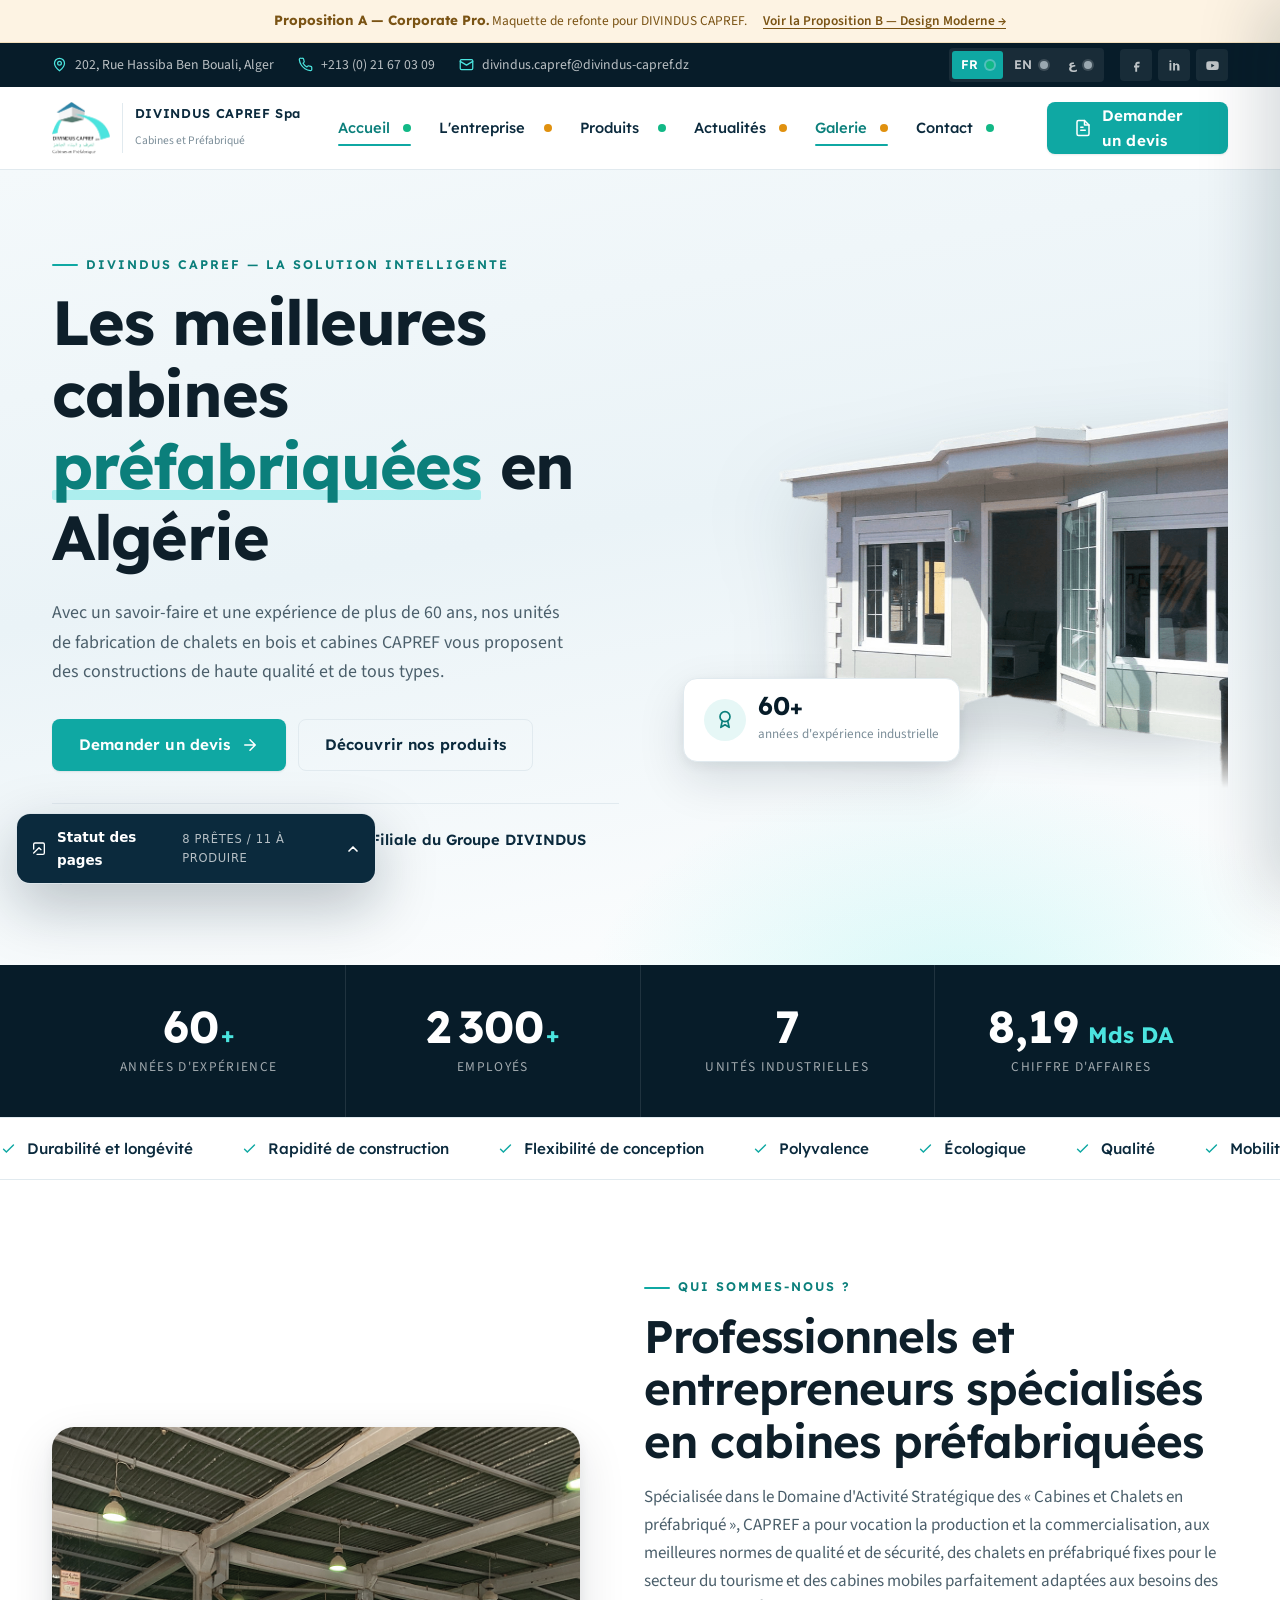
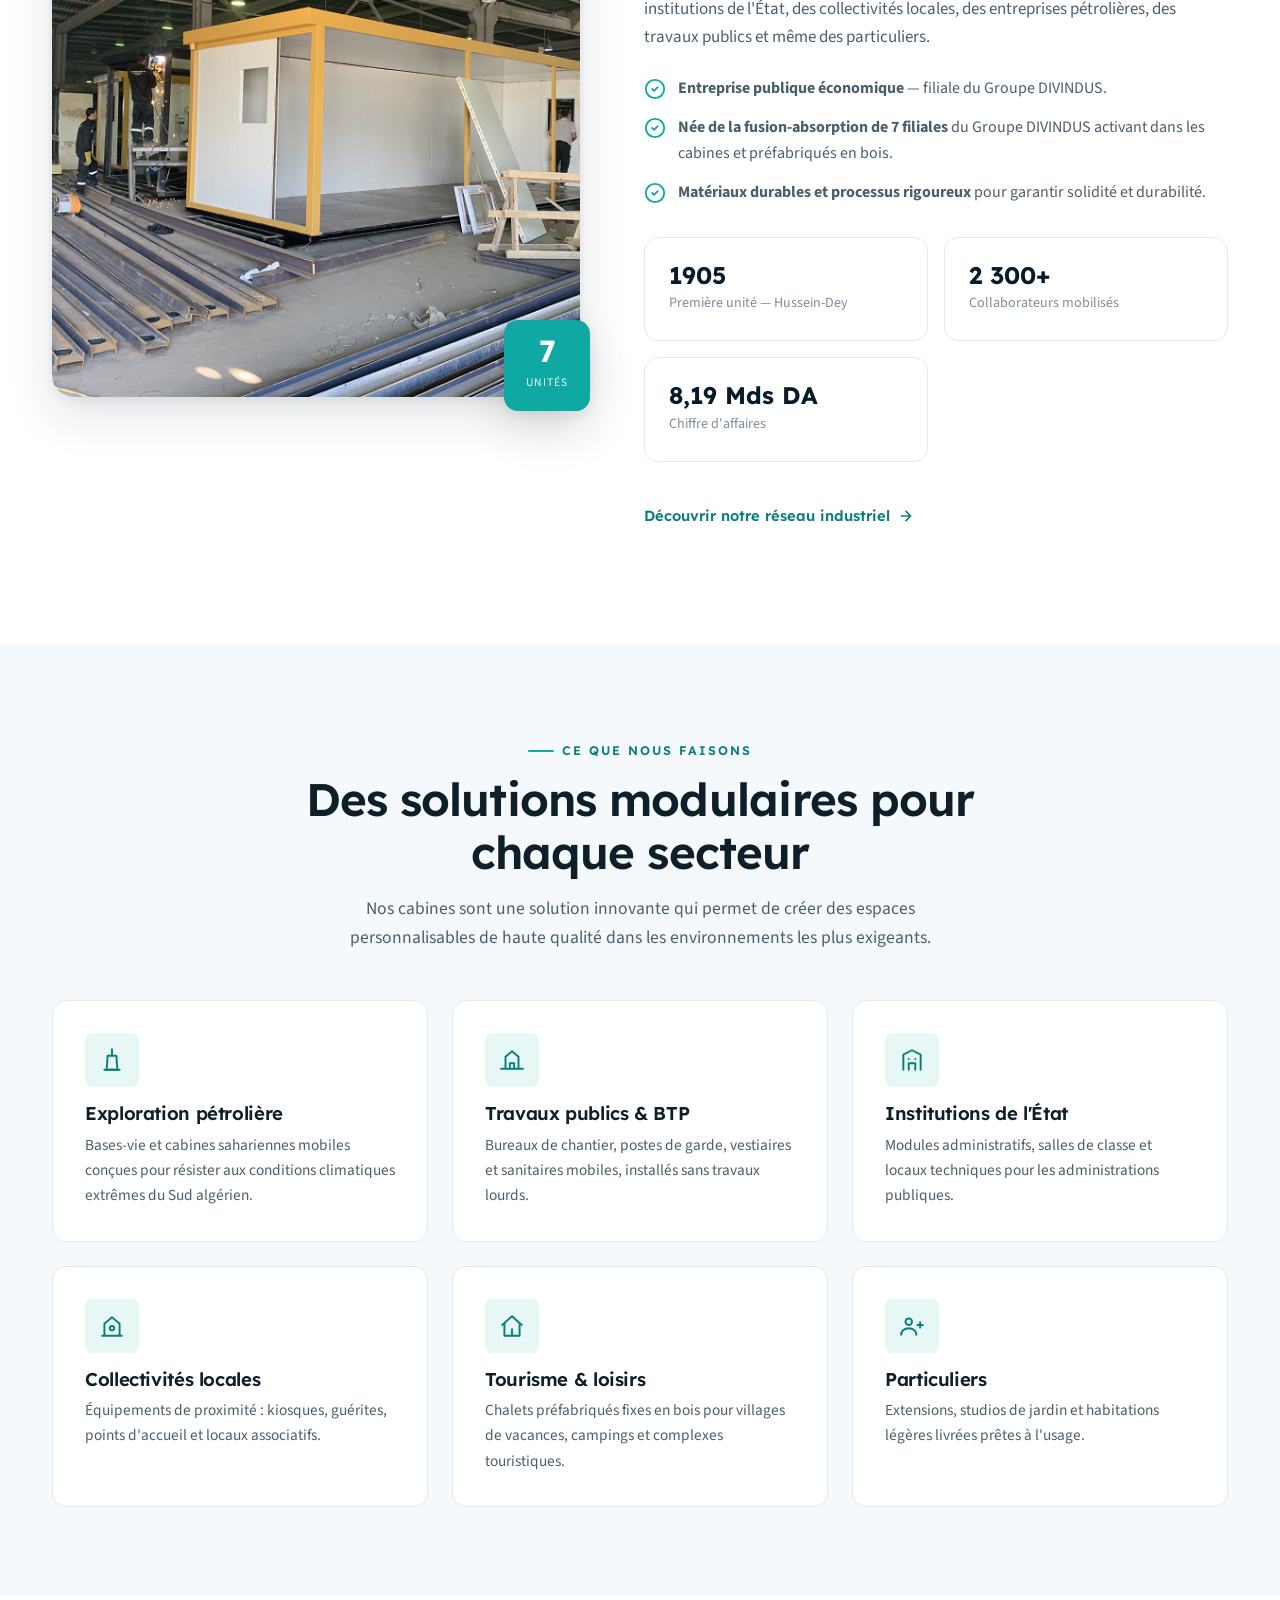
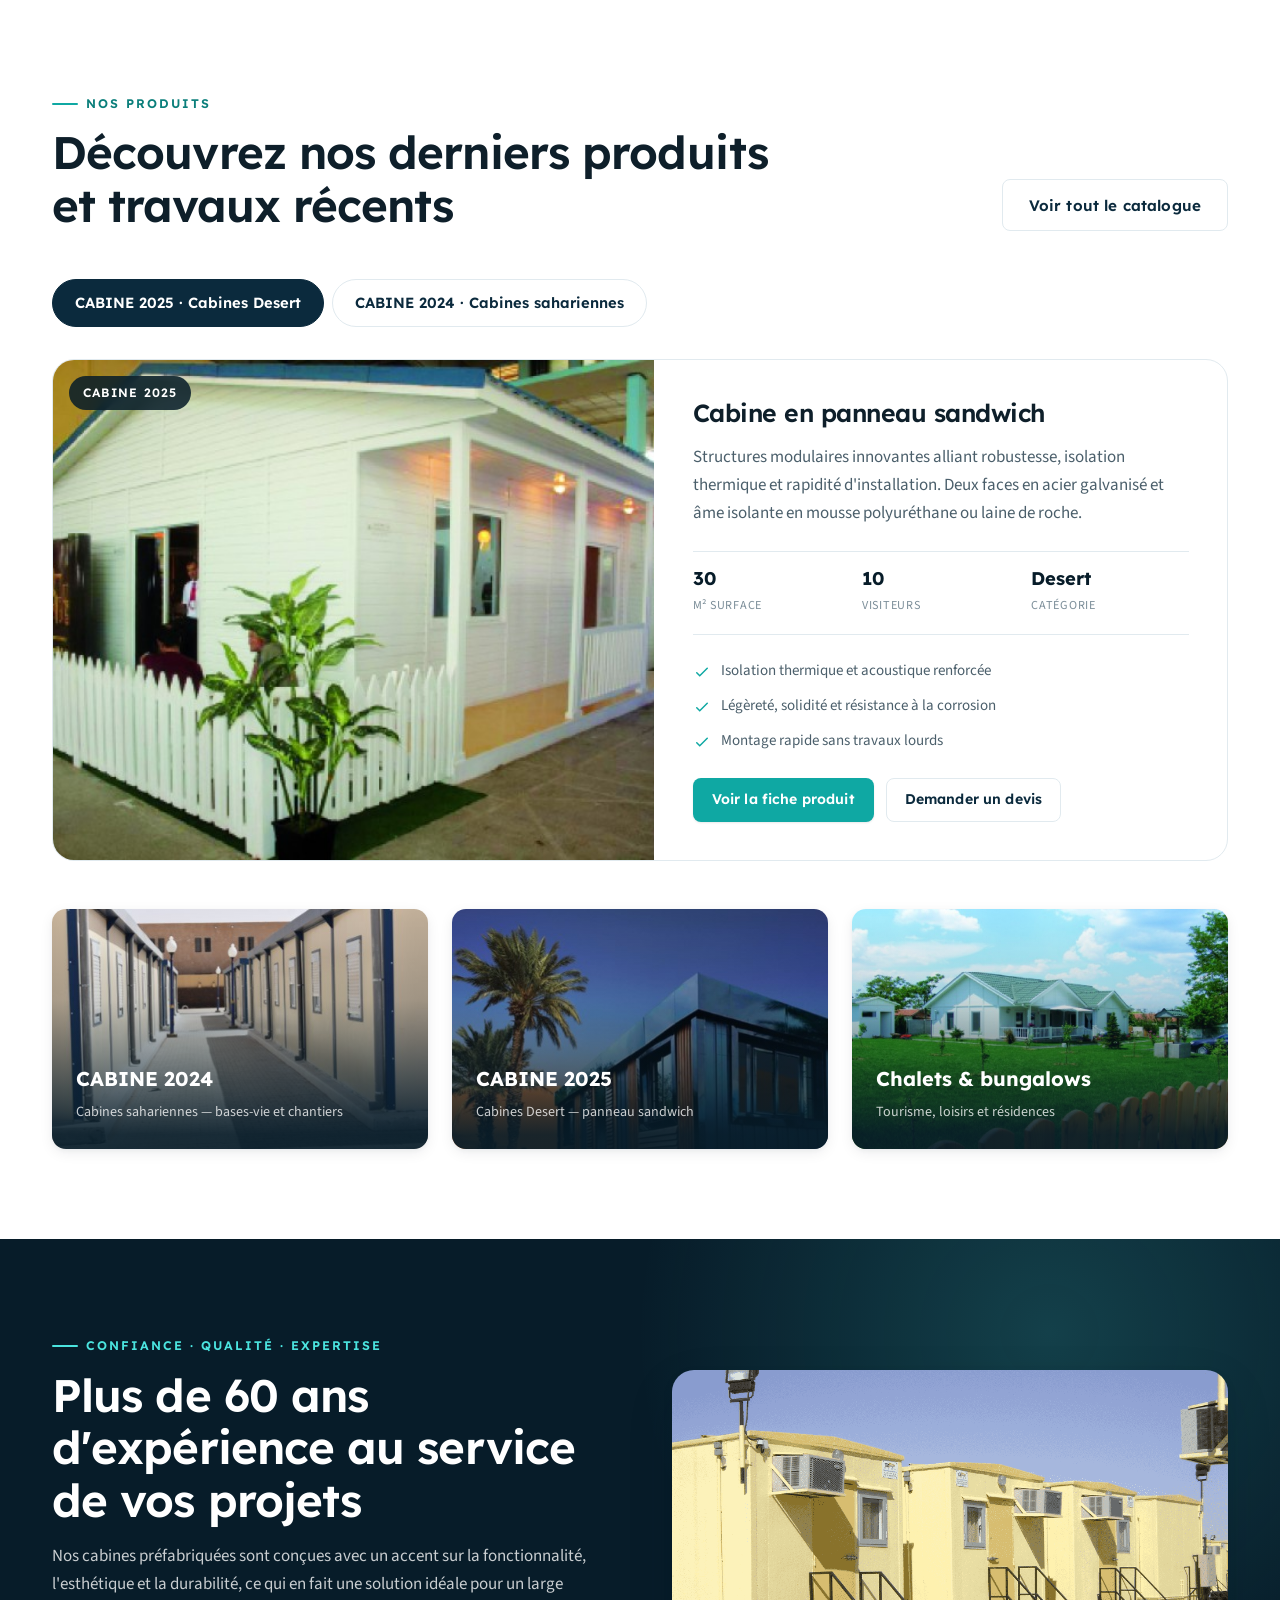
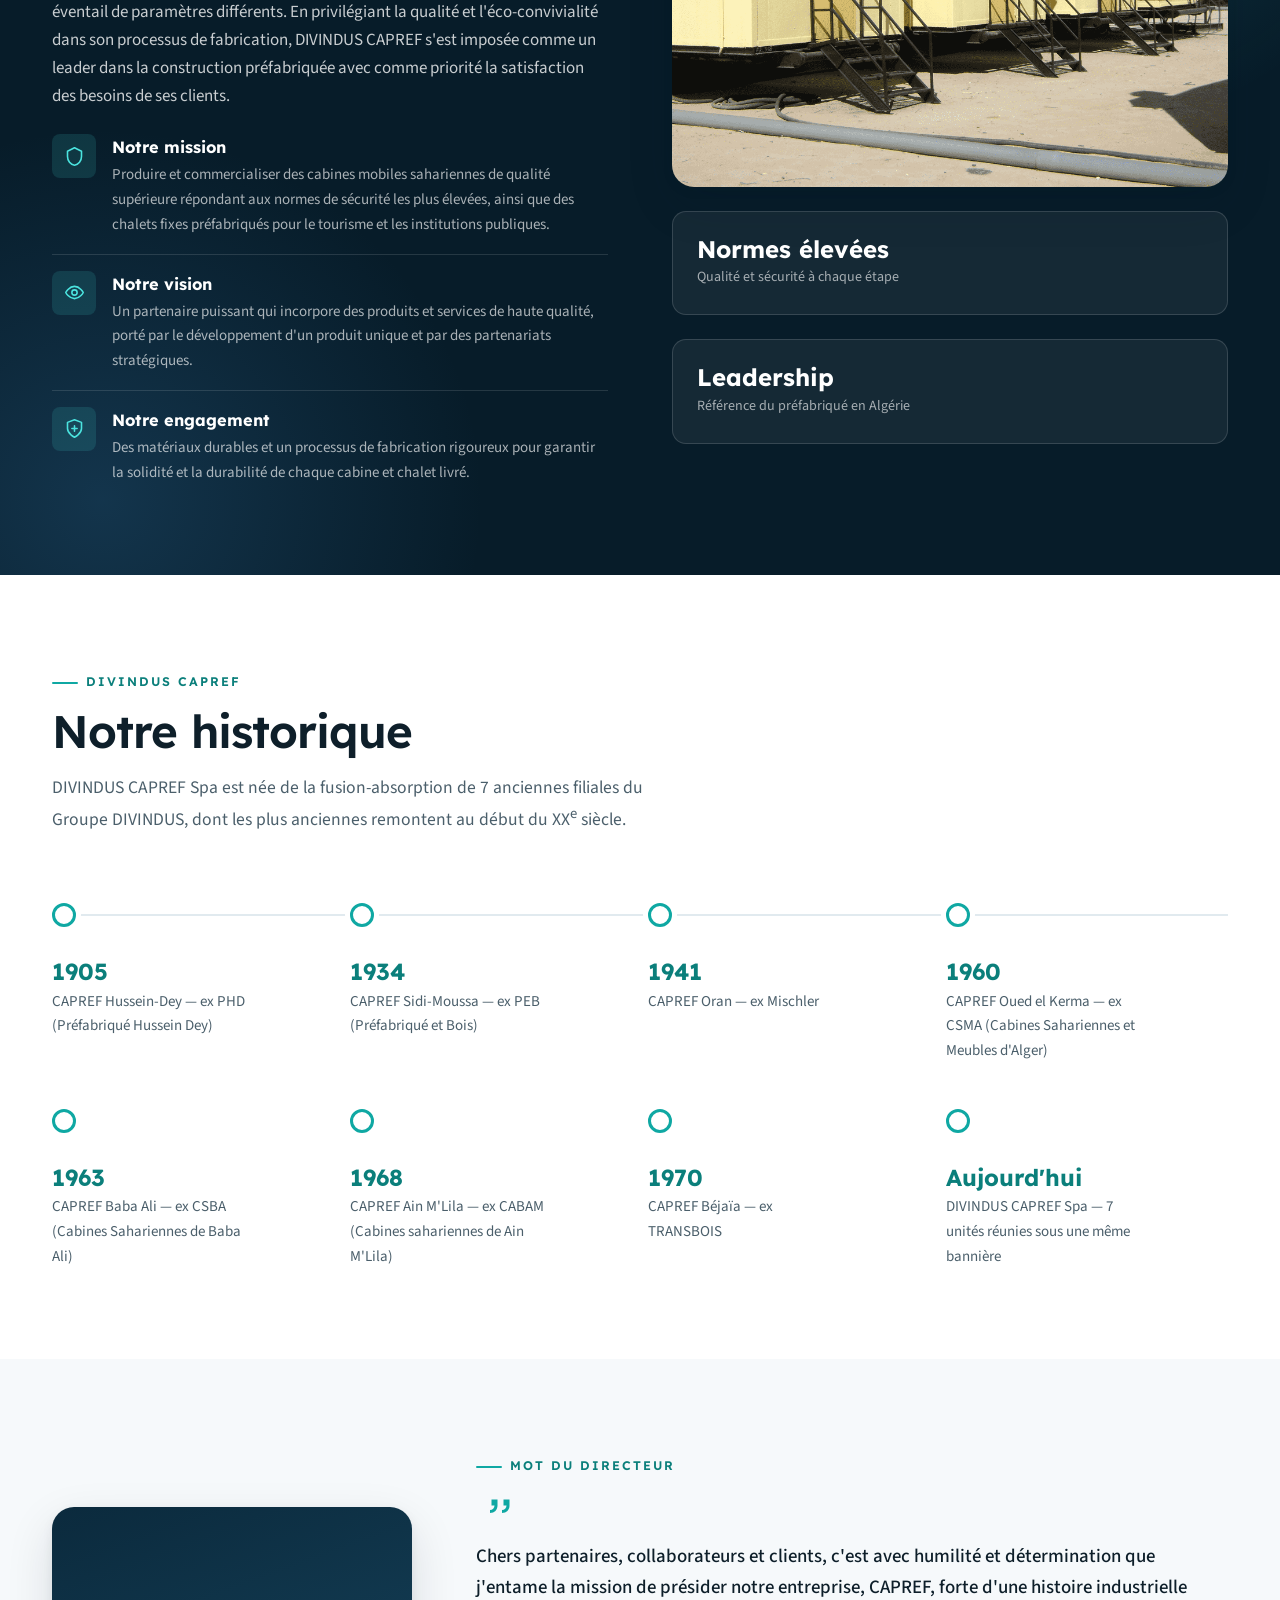
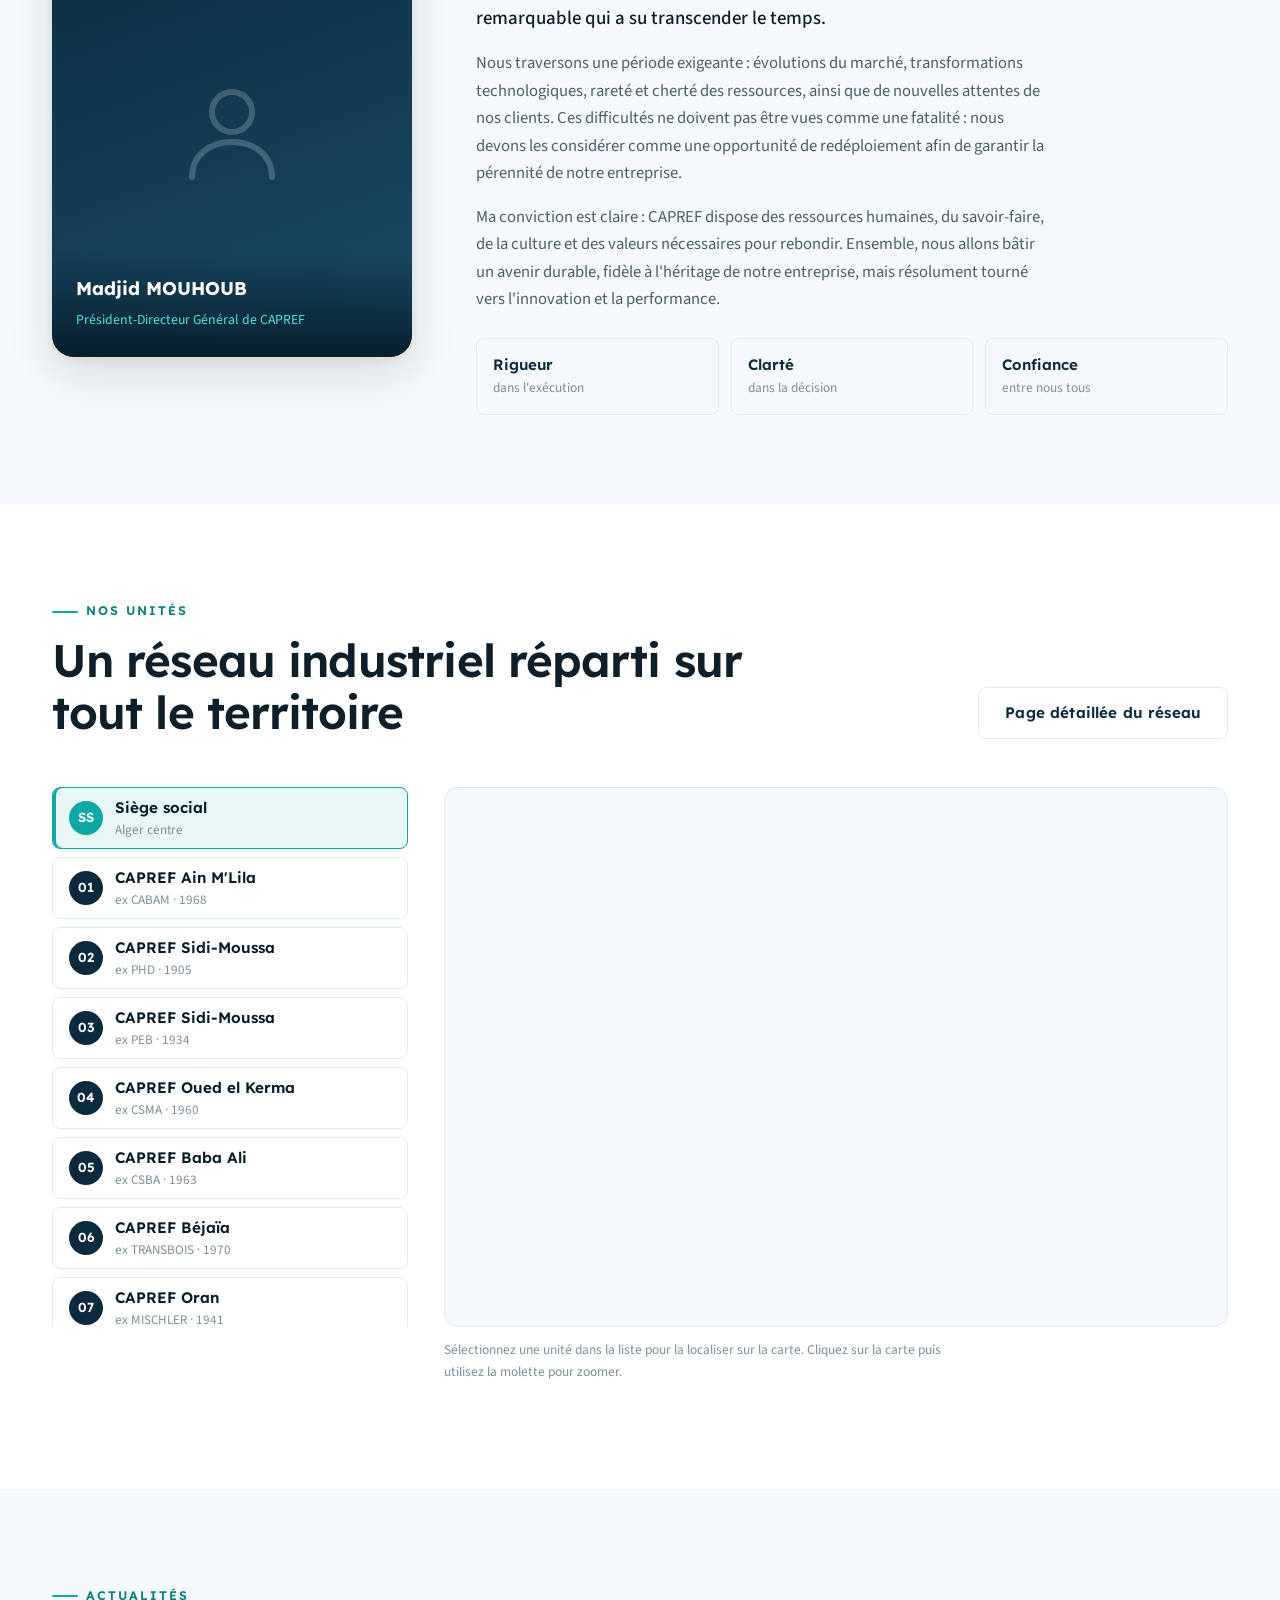
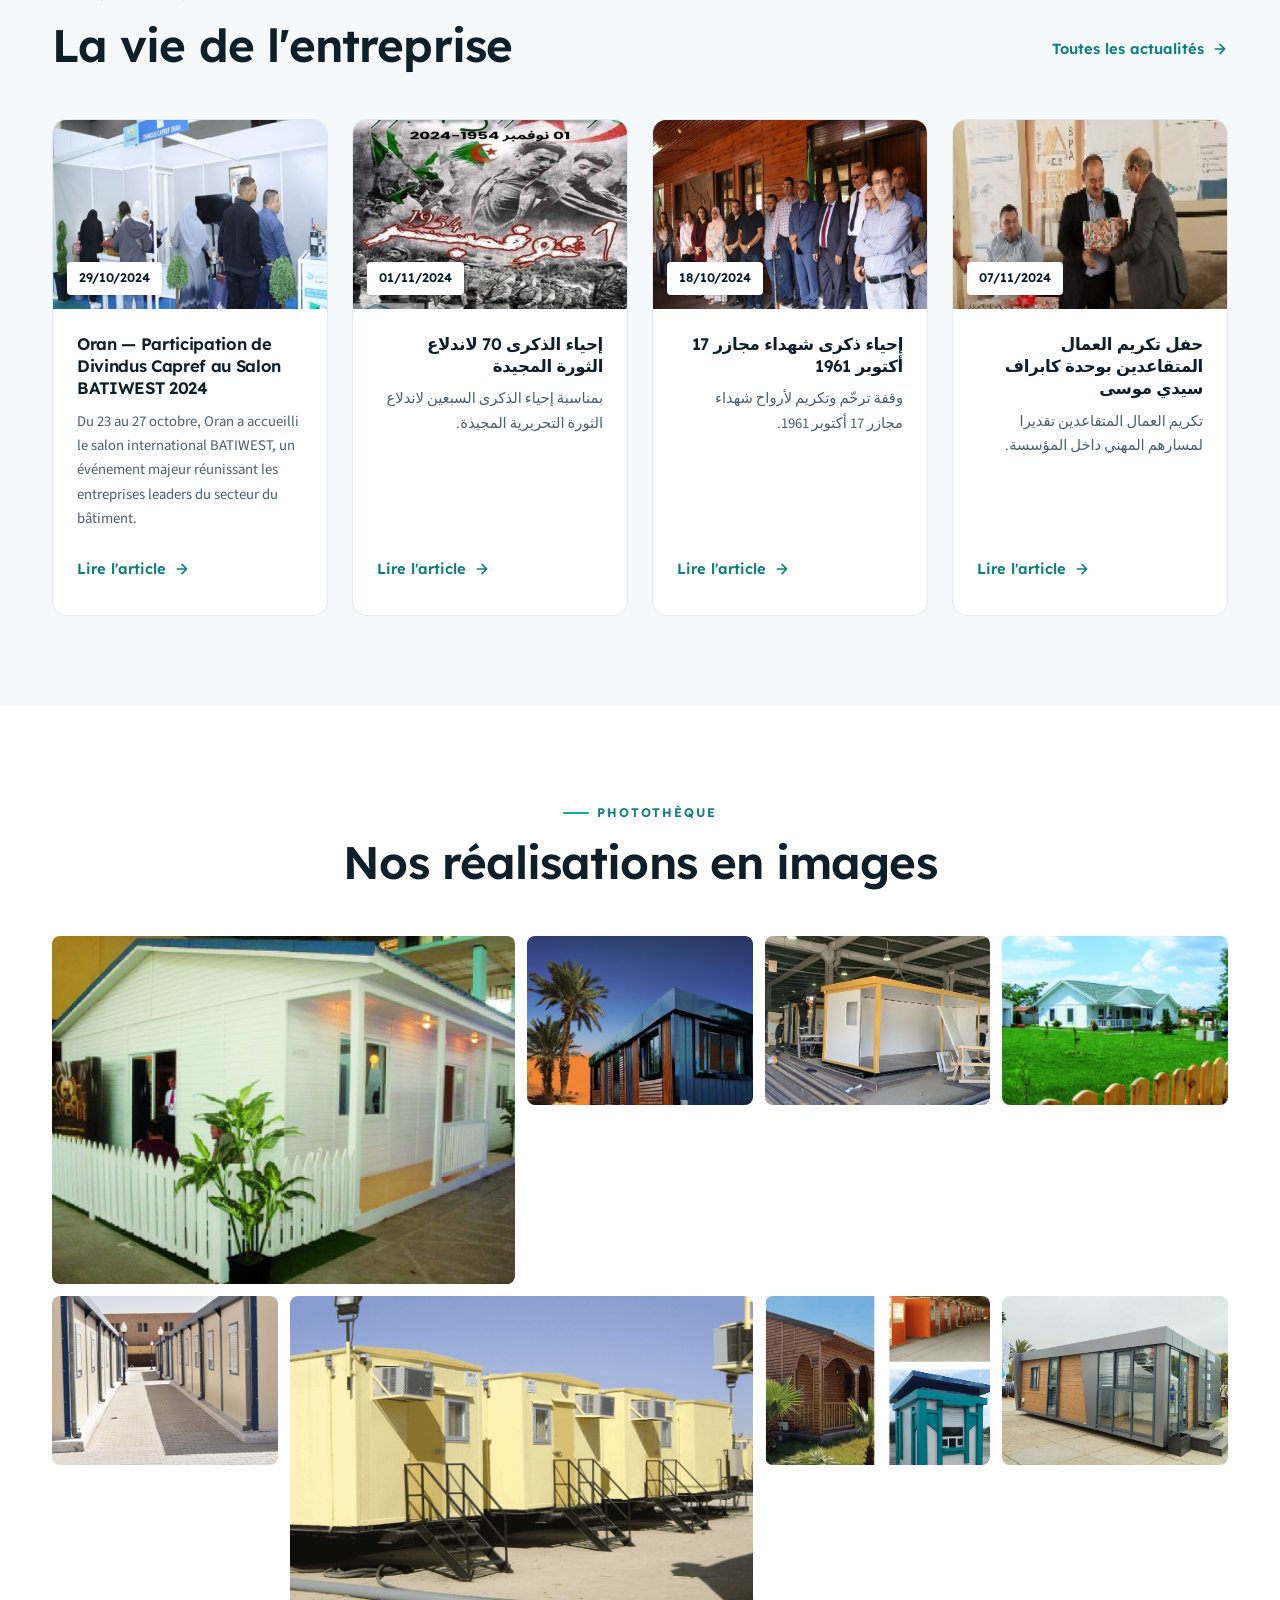
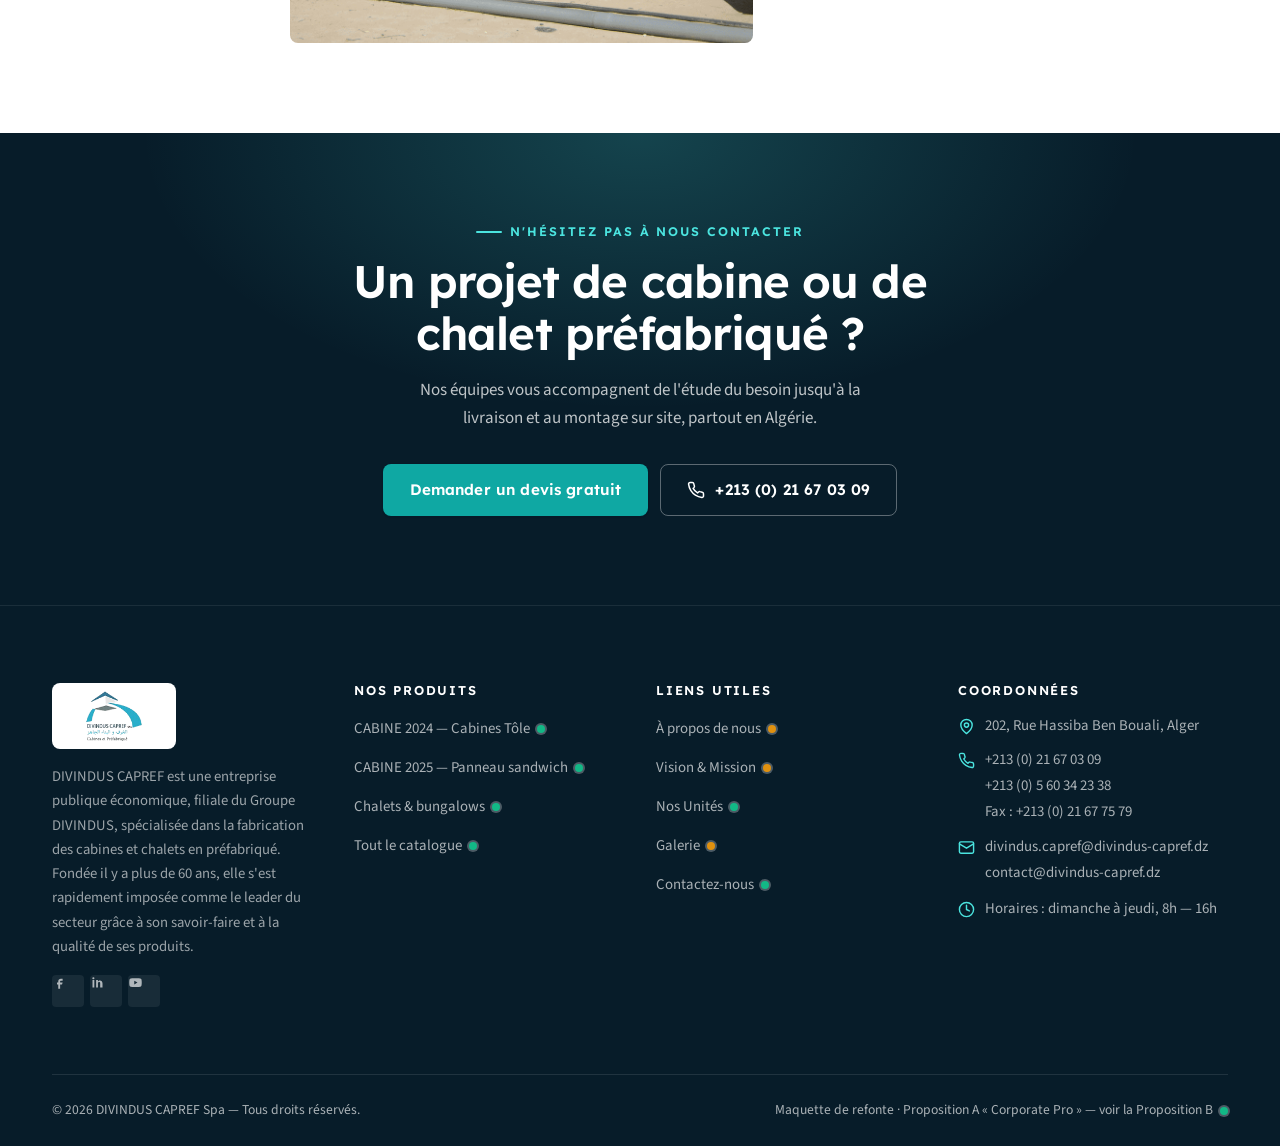
==== index.html @ 328e79a8 "Maquettes de refonte du site DIVINDUS CAPREF Deux propositions complètes construites à partir du con" ====
<!DOCTYPE html>
<html lang="fr" dir="ltr">
<head>
<meta charset="utf-8">
<meta name="viewport" content="width=device-width, initial-scale=1">
<title>DIVINDUS CAPREF — Cabines et chalets préfabriqués en Algérie</title>
<meta name="description" content="DIVINDUS CAPREF Spa, entreprise publique économique filiale du Groupe DIVINDUS : plus de 60 ans d'expérience dans la fabrication de cabines sahariennes mobiles et de chalets préfabriqués. 7 unités industrielles, 2 300 employés.">
<meta name="theme-color" content="#071C29">
<link rel="icon" href="assets/img/brand/logo-capref-sidebar.png" type="image/png">
<link rel="preconnect" href="https://fonts.googleapis.com">
<link rel="preconnect" href="https://fonts.gstatic.com" crossorigin>
<link href="https://fonts.googleapis.com/css2?family=Lexend:wght@300;400;500;600;700&family=Source+Sans+3:wght@300;400;500;600;700&display=swap" rel="stylesheet">
<link rel="stylesheet" href="https://unpkg.com/leaflet@1.9.4/dist/leaflet.css" integrity="sha256-p4NxAoJBhIIN+hmNHrzRCf9tD/miZyoHS5obTRR9BMY=" crossorigin="">
<link rel="stylesheet" href="assets/css/corporate.css">
<meta property="og:title" content="DIVINDUS CAPREF — Cabines et chalets préfabriqués en Algérie">
<meta property="og:description" content="Plus de 60 ans d'expérience. 7 unités industrielles. La solution intelligente pour vos espaces modulaires.">
<meta property="og:image" content="assets/img/products/cabine-tole-cover.jpg">
<meta property="og:type" content="website">
</head>
<body>
<a class="skip" href="#main">Aller au contenu principal</a>

<!-- ══ Bandeau maquette (à retirer en production) ══ -->
<div class="demo-bar">
  <div class="container demo-bar__inner">
    <span><b>Proposition A — Corporate Pro.</b> Maquette de refonte pour DIVINDUS CAPREF.</span>
    <a href="modern/index.html">Voir la Proposition B — Design Moderne →</a>
  </div>
</div>

<!-- ══ Barre supérieure ══ -->
<div class="topbar">
  <div class="container topbar__inner">
    <ul class="topbar__list">
      <li class="topbar__item">
        <svg viewBox="0 0 24 24" fill="none" stroke="currentColor" stroke-width="2" stroke-linecap="round" stroke-linejoin="round" aria-hidden="true"><path d="M20 10c0 6-8 12-8 12s-8-6-8-12a8 8 0 0 1 16 0Z"/><circle cx="12" cy="10" r="3"/></svg>
        202, Rue Hassiba Ben Bouali, Alger
      </li>
      <li class="topbar__item">
        <svg viewBox="0 0 24 24" fill="none" stroke="currentColor" stroke-width="2" stroke-linecap="round" stroke-linejoin="round" aria-hidden="true"><path d="M22 16.9v3a2 2 0 0 1-2.2 2 19.8 19.8 0 0 1-8.6-3.1 19.5 19.5 0 0 1-6-6A19.8 19.8 0 0 1 2.1 4.2 2 2 0 0 1 4.1 2h3a2 2 0 0 1 2 1.7c.1 1 .4 1.9.7 2.8a2 2 0 0 1-.4 2.1L8.1 9.9a16 16 0 0 0 6 6l1.3-1.3a2 2 0 0 1 2.1-.4c.9.3 1.8.6 2.8.7a2 2 0 0 1 1.7 2Z"/></svg>
        <a href="tel:+21321670309">+213 (0) 21 67 03 09</a>
      </li>
      <li class="topbar__item">
        <svg viewBox="0 0 24 24" fill="none" stroke="currentColor" stroke-width="2" stroke-linecap="round" stroke-linejoin="round" aria-hidden="true"><rect x="2" y="4" width="20" height="16" rx="2"/><path d="m22 7-10 6L2 7"/></svg>
        <a href="mailto:divindus.capref@divindus-capref.dz">divindus.capref@divindus-capref.dz</a>
      </li>
    </ul>
    <div class="topbar__right">
      <nav class="lang" aria-label="Choix de la langue">
        <a href="#" aria-current="true">FR</a>
        <a href="#">EN</a>
        <a href="#">ع</a>
      </nav>
      <ul class="socials">
        <li><a href="https://www.facebook.com/people/Divindus-Capref/100087994983235/" target="_blank" rel="noopener" aria-label="Facebook DIVINDUS CAPREF"><svg viewBox="0 0 24 24" fill="currentColor" aria-hidden="true"><path d="M14 9h3V6h-3c-2.2 0-4 1.8-4 4v2H8v3h2v7h3v-7h3l1-3h-4v-2c0-.6.4-1 1-1Z"/></svg></a></li>
        <li><a href="https://www.linkedin.com/company/divindus-capref/" target="_blank" rel="noopener" aria-label="LinkedIn DIVINDUS CAPREF"><svg viewBox="0 0 24 24" fill="currentColor" aria-hidden="true"><path d="M6.9 8H4v12h2.9V8ZM5.4 3.5a1.7 1.7 0 1 0 0 3.4 1.7 1.7 0 0 0 0-3.4ZM20 13.4c0-3.2-1.8-4.7-4.1-4.7-1.9 0-2.7 1-3.2 1.8V8H9.8v12h2.9v-6.7c0-1.4.7-2.3 1.9-2.3 1.1 0 1.7.8 1.7 2.3V20H20v-6.6Z"/></svg></a></li>
        <li><a href="https://www.youtube.com/@groupedivindus4537" target="_blank" rel="noopener" aria-label="Chaîne YouTube du Groupe DIVINDUS"><svg viewBox="0 0 24 24" fill="currentColor" aria-hidden="true"><path d="M21.6 7.2a2.5 2.5 0 0 0-1.8-1.8C18.2 5 12 5 12 5s-6.2 0-7.8.4A2.5 2.5 0 0 0 2.4 7.2 26 26 0 0 0 2 12a26 26 0 0 0 .4 4.8 2.5 2.5 0 0 0 1.8 1.8C5.8 19 12 19 12 19s6.2 0 7.8-.4a2.5 2.5 0 0 0 1.8-1.8A26 26 0 0 0 22 12a26 26 0 0 0-.4-4.8ZM10 15V9l5.2 3L10 15Z"/></svg></a></li>
      </ul>
    </div>
  </div>
</div>

<!-- ══ En-tête ══ -->
<header class="header">
  <div class="container header__inner">
    <a class="brand" href="index.html" aria-label="DIVINDUS CAPREF — Accueil">
      <img src="assets/img/brand/logo-capref-sidebar.png" alt="Logo DIVINDUS CAPREF" width="237" height="213">
      <span class="brand__txt"><b>DIVINDUS CAPREF Spa</b><span>Cabines et Préfabriqué</span></span>
    </a>

    <nav class="nav" aria-label="Navigation principale">
      <a class="nav__link" href="index.html" aria-current="page">Accueil</a>
      <div class="has-drop">
        <a class="nav__link" href="#apropos">L'entreprise
          <svg class="nav__chev" viewBox="0 0 24 24" fill="none" stroke="currentColor" stroke-width="2.5" stroke-linecap="round" stroke-linejoin="round" aria-hidden="true"><path d="m6 9 6 6 6-6"/></svg>
        </a>
        <div class="drop">
          <a href="#apropos">À propos de nous<span>Qui sommes-nous, notre histoire</span></a>
          <a href="#mission">Vision &amp; Mission<span>Notre stratégie et nos engagements</span></a>
          <a href="#directeur">Mot du Directeur<span>Madjid MOUHOUB, PDG</span></a>
          <a href="unites.html">Nos Unités<span>7 sites industriels en Algérie</span></a>
        </div>
      </div>
      <div class="has-drop">
        <a class="nav__link" href="produits.html">Produits
          <svg class="nav__chev" viewBox="0 0 24 24" fill="none" stroke="currentColor" stroke-width="2.5" stroke-linecap="round" stroke-linejoin="round" aria-hidden="true"><path d="m6 9 6 6 6-6"/></svg>
        </a>
        <div class="drop">
          <a href="produits.html">Tout le catalogue<span>Cabines, chalets et modules</span></a>
          <a href="produit-cabine-sandwich.html">Cabine en panneau sandwich<span>Gamme CABINE 2025 · Cabines Desert</span></a>
          <a href="produit-cabine-tole.html">Cabines Tôle<span>Gamme CABINE 2024 · Cabines sahariennes</span></a>
        </div>
      </div>
      <a class="nav__link" href="#actualites">Actualités</a>
      <a class="nav__link" href="#galerie">Galerie</a>
      <a class="nav__link" href="contact.html">Contact</a>
    </nav>

    <a class="btn btn--primary header__cta" href="contact.html">
      <svg viewBox="0 0 24 24" fill="none" stroke="currentColor" stroke-width="2" stroke-linecap="round" stroke-linejoin="round" aria-hidden="true"><path d="M14 2H6a2 2 0 0 0-2 2v16a2 2 0 0 0 2 2h12a2 2 0 0 0 2-2V8Z"/><path d="M14 2v6h6M9 15h6M9 11h3"/></svg>
      Demander un devis
    </a>

    <button class="burger" type="button" aria-label="Ouvrir le menu" aria-expanded="false" aria-controls="mnav"><span></span></button>
  </div>
</header>

<!-- Menu mobile -->
<div class="scrim"></div>
<nav class="mnav" id="mnav" aria-label="Navigation mobile">
  <div class="mnav__head">
    <img src="assets/img/brand/logo-capref-sidebar.png" alt="DIVINDUS CAPREF">
    <button class="mnav__close" type="button" aria-label="Fermer le menu">
      <svg viewBox="0 0 24 24" fill="none" stroke="currentColor" stroke-width="2" stroke-linecap="round" aria-hidden="true"><path d="M18 6 6 18M6 6l12 12"/></svg>
    </button>
  </div>
  <a href="index.html">Accueil</a>
  <details>
    <summary>L'entreprise <svg viewBox="0 0 24 24" fill="none" stroke="currentColor" stroke-width="2.5" stroke-linecap="round" aria-hidden="true"><path d="m6 9 6 6 6-6"/></svg></summary>
    <a href="#apropos">À propos de nous</a>
    <a href="#mission">Vision &amp; Mission</a>
    <a href="#directeur">Mot du Directeur</a>
    <a href="unites.html">Nos Unités</a>
  </details>
  <details>
    <summary>Produits <svg viewBox="0 0 24 24" fill="none" stroke="currentColor" stroke-width="2.5" stroke-linecap="round" aria-hidden="true"><path d="m6 9 6 6 6-6"/></svg></summary>
    <a href="produits.html">Tout le catalogue</a>
    <a href="produit-cabine-sandwich.html">Cabine en panneau sandwich</a>
    <a href="produit-cabine-tole.html">Cabines Tôle</a>
  </details>
  <a href="#actualites">Actualités</a>
  <a href="#galerie">Galerie</a>
  <a href="contact.html">Contact</a>
  <div class="mnav__foot">
    <a class="btn btn--primary btn--block" href="contact.html">Demander un devis</a>
    <a class="btn btn--ghost btn--block" href="tel:+21321670309">+213 (0) 21 67 03 09</a>
  </div>
</nav>

<main id="main">

  <!-- ══ HERO ══ -->
  <section class="hero">
    <div class="container hero__grid">
      <div class="reveal is-in">
        <span class="eyebrow">DIVINDUS CAPREF — La solution intelligente</span>
        <h1>Les meilleures cabines <em>préfabriquées</em> en Algérie</h1>
        <p class="hero__intro">Avec un savoir-faire et une expérience de plus de 60 ans, nos unités de fabrication de chalets en bois et cabines CAPREF vous proposent des constructions de haute qualité et de tous types.</p>
        <div class="hero__cta">
          <a class="btn btn--primary" href="contact.html">
            Demander un devis
            <svg viewBox="0 0 24 24" fill="none" stroke="currentColor" stroke-width="2" stroke-linecap="round" stroke-linejoin="round" aria-hidden="true"><path d="M5 12h14M12 5l7 7-7 7"/></svg>
          </a>
          <a class="btn btn--ghost" href="produits.html">Découvrir nos produits</a>
        </div>
        <ul class="hero__trust">
          <li><svg viewBox="0 0 24 24" fill="none" stroke="currentColor" stroke-width="2" stroke-linecap="round" stroke-linejoin="round" aria-hidden="true"><path d="M12 2 4 6v6c0 5 3.4 9.3 8 10 4.6-.7 8-5 8-10V6l-8-4Z"/><path d="m9 12 2 2 4-4"/></svg> Entreprise publique économique</li>
          <li><svg viewBox="0 0 24 24" fill="none" stroke="currentColor" stroke-width="2" stroke-linecap="round" stroke-linejoin="round" aria-hidden="true"><path d="M3 21h18M5 21V7l7-4 7 4v14M9 21v-5h6v5"/></svg> Filiale du Groupe DIVINDUS</li>
          <li><svg viewBox="0 0 24 24" fill="none" stroke="currentColor" stroke-width="2" stroke-linecap="round" stroke-linejoin="round" aria-hidden="true"><path d="M12 2v20M2 12h20"/><circle cx="12" cy="12" r="9"/></svg> Livraison sur tout le territoire</li>
        </ul>
      </div>
      <div class="hero__media reveal is-in" data-d="2">
        <img src="assets/img/site/hero-banner.png" alt="Cabine préfabriquée DIVINDUS CAPREF vue de l'extérieur, baies vitrées et bardage clair" width="950" height="769" fetchpriority="high">
        <div class="hero__badge">
          <i><svg viewBox="0 0 24 24" fill="none" stroke="currentColor" stroke-width="2" stroke-linecap="round" stroke-linejoin="round" aria-hidden="true"><circle cx="12" cy="8" r="6"/><path d="m8.6 13.8-1.6 7 5-3 5 3-1.6-7"/></svg></i>
          <div><b>60<small>+</small></b><span>années d'expérience industrielle</span></div>
        </div>
      </div>
    </div>
  </section>

  <!-- ══ Chiffres clés ══ -->
  <section class="kpis" aria-label="Chiffres clés de DIVINDUS CAPREF">
    <div class="container">
      <div class="kpis__grid">
        <div class="kpi"><div class="kpi__num"><span data-count="60">0</span><small>+</small></div><div class="kpi__lbl">Années d'expérience</div></div>
        <div class="kpi"><div class="kpi__num"><span data-count="2300">0</span><small>+</small></div><div class="kpi__lbl">Employés</div></div>
        <div class="kpi"><div class="kpi__num"><span data-count="7">0</span></div><div class="kpi__lbl">Unités industrielles</div></div>
        <div class="kpi"><div class="kpi__num"><span data-count="8.19" data-dec="2">0</span><small> Mds DA</small></div><div class="kpi__lbl">Chiffre d'affaires</div></div>
      </div>
    </div>
  </section>

  <!-- ══ Bandeau valeurs ══ -->
  <div class="ticker" aria-hidden="true">
    <ul class="ticker__track">
      <li><svg viewBox="0 0 24 24" fill="none" stroke="currentColor" stroke-width="2" stroke-linecap="round"><path d="m5 13 4 4L19 7"/></svg>Durabilité et longévité</li>
      <li><svg viewBox="0 0 24 24" fill="none" stroke="currentColor" stroke-width="2" stroke-linecap="round"><path d="m5 13 4 4L19 7"/></svg>Rapidité de construction</li>
      <li><svg viewBox="0 0 24 24" fill="none" stroke="currentColor" stroke-width="2" stroke-linecap="round"><path d="m5 13 4 4L19 7"/></svg>Flexibilité de conception</li>
      <li><svg viewBox="0 0 24 24" fill="none" stroke="currentColor" stroke-width="2" stroke-linecap="round"><path d="m5 13 4 4L19 7"/></svg>Polyvalence</li>
      <li><svg viewBox="0 0 24 24" fill="none" stroke="currentColor" stroke-width="2" stroke-linecap="round"><path d="m5 13 4 4L19 7"/></svg>Écologique</li>
      <li><svg viewBox="0 0 24 24" fill="none" stroke="currentColor" stroke-width="2" stroke-linecap="round"><path d="m5 13 4 4L19 7"/></svg>Qualité</li>
      <li><svg viewBox="0 0 24 24" fill="none" stroke="currentColor" stroke-width="2" stroke-linecap="round"><path d="m5 13 4 4L19 7"/></svg>Mobilité</li>
      <li><svg viewBox="0 0 24 24" fill="none" stroke="currentColor" stroke-width="2" stroke-linecap="round"><path d="m5 13 4 4L19 7"/></svg>Économique</li>
      <li><svg viewBox="0 0 24 24" fill="none" stroke="currentColor" stroke-width="2" stroke-linecap="round"><path d="m5 13 4 4L19 7"/></svg>Facile à assembler</li>
      <li><svg viewBox="0 0 24 24" fill="none" stroke="currentColor" stroke-width="2" stroke-linecap="round"><path d="m5 13 4 4L19 7"/></svg>Confort professionnel</li>
      <li><svg viewBox="0 0 24 24" fill="none" stroke="currentColor" stroke-width="2" stroke-linecap="round"><path d="m5 13 4 4L19 7"/></svg>Durabilité et longévité</li>
      <li><svg viewBox="0 0 24 24" fill="none" stroke="currentColor" stroke-width="2" stroke-linecap="round"><path d="m5 13 4 4L19 7"/></svg>Rapidité de construction</li>
      <li><svg viewBox="0 0 24 24" fill="none" stroke="currentColor" stroke-width="2" stroke-linecap="round"><path d="m5 13 4 4L19 7"/></svg>Flexibilité de conception</li>
      <li><svg viewBox="0 0 24 24" fill="none" stroke="currentColor" stroke-width="2" stroke-linecap="round"><path d="m5 13 4 4L19 7"/></svg>Polyvalence</li>
      <li><svg viewBox="0 0 24 24" fill="none" stroke="currentColor" stroke-width="2" stroke-linecap="round"><path d="m5 13 4 4L19 7"/></svg>Écologique</li>
      <li><svg viewBox="0 0 24 24" fill="none" stroke="currentColor" stroke-width="2" stroke-linecap="round"><path d="m5 13 4 4L19 7"/></svg>Qualité</li>
      <li><svg viewBox="0 0 24 24" fill="none" stroke="currentColor" stroke-width="2" stroke-linecap="round"><path d="m5 13 4 4L19 7"/></svg>Mobilité</li>
      <li><svg viewBox="0 0 24 24" fill="none" stroke="currentColor" stroke-width="2" stroke-linecap="round"><path d="m5 13 4 4L19 7"/></svg>Économique</li>
      <li><svg viewBox="0 0 24 24" fill="none" stroke="currentColor" stroke-width="2" stroke-linecap="round"><path d="m5 13 4 4L19 7"/></svg>Facile à assembler</li>
      <li><svg viewBox="0 0 24 24" fill="none" stroke="currentColor" stroke-width="2" stroke-linecap="round"><path d="m5 13 4 4L19 7"/></svg>Confort professionnel</li>
    </ul>
  </div>

  <!-- ══ À PROPOS ══ -->
  <section class="section" id="apropos">
    <div class="container about__grid">
      <div class="about__media reveal">
        <img src="assets/img/site/about.png" alt="Atelier de production CAPREF : module préfabriqué en cours d'assemblage sous halle industrielle" width="559" height="603" loading="lazy">
        <div class="about__seal"><b>7</b><span>unités</span></div>
      </div>
      <div class="reveal" data-d="1">
        <span class="eyebrow">Qui sommes-nous ?</span>
        <h2>Professionnels et entrepreneurs spécialisés en cabines préfabriquées</h2>
        <p>Spécialisée dans le Domaine d'Activité Stratégique des « Cabines et Chalets en préfabriqué », CAPREF a pour vocation la production et la commercialisation, aux meilleures normes de qualité et de sécurité, des chalets en préfabriqué fixes pour le secteur du tourisme et des cabines mobiles parfaitement adaptées aux besoins des institutions de l'État, des collectivités locales, des entreprises pétrolières, des travaux publics et même des particuliers.</p>
        <ul class="checklist">
          <li><svg viewBox="0 0 24 24" fill="none" stroke="currentColor" stroke-width="2" stroke-linecap="round" stroke-linejoin="round" aria-hidden="true"><circle cx="12" cy="12" r="10"/><path d="m9 12 2 2 4-4"/></svg><span><strong>Entreprise publique économique</strong> — filiale du Groupe DIVINDUS.</span></li>
          <li><svg viewBox="0 0 24 24" fill="none" stroke="currentColor" stroke-width="2" stroke-linecap="round" stroke-linejoin="round" aria-hidden="true"><circle cx="12" cy="12" r="10"/><path d="m9 12 2 2 4-4"/></svg><span><strong>Née de la fusion-absorption de 7 filiales</strong> du Groupe DIVINDUS activant dans les cabines et préfabriqués en bois.</span></li>
          <li><svg viewBox="0 0 24 24" fill="none" stroke="currentColor" stroke-width="2" stroke-linecap="round" stroke-linejoin="round" aria-hidden="true"><circle cx="12" cy="12" r="10"/><path d="m9 12 2 2 4-4"/></svg><span><strong>Matériaux durables et processus rigoureux</strong> pour garantir solidité et durabilité.</span></li>
        </ul>
        <div class="facts">
          <div class="fact"><b>1905</b><span>Première unité — Hussein-Dey</span></div>
          <div class="fact"><b>2 300+</b><span>Collaborateurs mobilisés</span></div>
          <div class="fact"><b>8,19 Mds DA</b><span>Chiffre d'affaires</span></div>
        </div>
        <p style="margin-top:var(--sp-6)"><a class="link-arrow" href="unites.html">Découvrir notre réseau industriel <svg viewBox="0 0 24 24" fill="none" stroke="currentColor" stroke-width="2.5" stroke-linecap="round" stroke-linejoin="round" aria-hidden="true"><path d="M5 12h14M12 5l7 7-7 7"/></svg></a></p>
      </div>
    </div>
  </section>

  <!-- ══ SECTEURS ══ -->
  <section class="section section--alt">
    <div class="container">
      <div class="section-head section-head--center reveal">
        <span class="eyebrow">Ce que nous faisons</span>
        <h2>Des solutions modulaires pour chaque secteur</h2>
        <p class="lead" style="margin-inline:auto">Nos cabines sont une solution innovante qui permet de créer des espaces personnalisables de haute qualité dans les environnements les plus exigeants.</p>
      </div>
      <div class="grid-3">
        <article class="card reveal">
          <div class="card__icon"><svg viewBox="0 0 24 24" fill="none" stroke="currentColor" stroke-width="1.8" stroke-linecap="round" stroke-linejoin="round" aria-hidden="true"><path d="M12 2v6M8 8h8l1 13H7L8 8Z"/><path d="M5 21h14"/></svg></div>
          <h3>Exploration pétrolière</h3>
          <p>Bases-vie et cabines sahariennes mobiles conçues pour résister aux conditions climatiques extrêmes du Sud algérien.</p>
        </article>
        <article class="card reveal" data-d="1">
          <div class="card__icon"><svg viewBox="0 0 24 24" fill="none" stroke="currentColor" stroke-width="1.8" stroke-linecap="round" stroke-linejoin="round" aria-hidden="true"><path d="M2 20h20M6 20V9l6-5 6 5v11"/><path d="M10 20v-5h4v5"/></svg></div>
          <h3>Travaux publics &amp; BTP</h3>
          <p>Bureaux de chantier, postes de garde, vestiaires et sanitaires mobiles, installés sans travaux lourds.</p>
        </article>
        <article class="card reveal" data-d="2">
          <div class="card__icon"><svg viewBox="0 0 24 24" fill="none" stroke="currentColor" stroke-width="1.8" stroke-linecap="round" stroke-linejoin="round" aria-hidden="true"><path d="M4 21V7l8-4 8 4v14"/><path d="M9 21v-6h6v6M9 11h.01M15 11h.01"/></svg></div>
          <h3>Institutions de l'État</h3>
          <p>Modules administratifs, salles de classe et locaux techniques pour les administrations publiques.</p>
        </article>
        <article class="card reveal">
          <div class="card__icon"><svg viewBox="0 0 24 24" fill="none" stroke="currentColor" stroke-width="1.8" stroke-linecap="round" stroke-linejoin="round" aria-hidden="true"><path d="M3 21h18M5 21V10l7-6 7 6v11"/><circle cx="12" cy="14" r="2"/></svg></div>
          <h3>Collectivités locales</h3>
          <p>Équipements de proximité : kiosques, guérites, points d'accueil et locaux associatifs.</p>
        </article>
        <article class="card reveal" data-d="1">
          <div class="card__icon"><svg viewBox="0 0 24 24" fill="none" stroke="currentColor" stroke-width="1.8" stroke-linecap="round" stroke-linejoin="round" aria-hidden="true"><path d="m3 11 9-8 9 8"/><path d="M5 10v11h14V10"/><path d="M12 21v-6"/></svg></div>
          <h3>Tourisme &amp; loisirs</h3>
          <p>Chalets préfabriqués fixes en bois pour villages de vacances, campings et complexes touristiques.</p>
        </article>
        <article class="card reveal" data-d="2">
          <div class="card__icon"><svg viewBox="0 0 24 24" fill="none" stroke="currentColor" stroke-width="1.8" stroke-linecap="round" stroke-linejoin="round" aria-hidden="true"><circle cx="9" cy="8" r="3"/><path d="M2 20c0-3.3 3.1-6 7-6s7 2.7 7 6"/><path d="M17 11h5M19.5 8.5v5"/></svg></div>
          <h3>Particuliers</h3>
          <p>Extensions, studios de jardin et habitations légères livrées prêtes à l'usage.</p>
        </article>
      </div>
    </div>
  </section>

  <!-- ══ PRODUITS ══ -->
  <section class="section" id="produits">
    <div class="container">
      <div class="section-head section-head--row reveal">
        <div>
          <span class="eyebrow">Nos produits</span>
          <h2 class="mb-0">Découvrez nos derniers produits et travaux récents</h2>
        </div>
        <a class="btn btn--ghost" href="produits.html">Voir tout le catalogue</a>
      </div>

      <div class="tabs" role="tablist" aria-label="Gammes de produits">
        <button class="tab" role="tab" id="tab-2025" aria-controls="panel-2025" aria-selected="true" type="button">CABINE 2025 · Cabines Desert</button>
        <button class="tab" role="tab" id="tab-2024" aria-controls="panel-2024" aria-selected="false" tabindex="-1" type="button">CABINE 2024 · Cabines sahariennes</button>
      </div>

      <div class="tabpanel" role="tabpanel" id="panel-2025" aria-labelledby="tab-2025">
        <article class="product reveal">
          <div class="product__media">
            <img src="assets/img/products/cabine-sandwich-cover.jpg" alt="Cabine en panneau sandwich CAPREF avec bardage blanc, véranda et clôture" width="659" height="439" loading="lazy">
            <span class="product__tag">CABINE 2025</span>
          </div>
          <div class="product__body">
            <h3>Cabine en panneau sandwich</h3>
            <p>Structures modulaires innovantes alliant robustesse, isolation thermique et rapidité d'installation. Deux faces en acier galvanisé et âme isolante en mousse polyuréthane ou laine de roche.</p>
            <div class="product__specs">
              <div><b>30</b><span>m² surface</span></div>
              <div><b>10</b><span>visiteurs</span></div>
              <div><b>Desert</b><span>catégorie</span></div>
            </div>
            <ul class="product__feats">
              <li><svg viewBox="0 0 24 24" fill="none" stroke="currentColor" stroke-width="2" stroke-linecap="round"><path d="m5 13 4 4L19 7"/></svg> Isolation thermique et acoustique renforcée</li>
              <li><svg viewBox="0 0 24 24" fill="none" stroke="currentColor" stroke-width="2" stroke-linecap="round"><path d="m5 13 4 4L19 7"/></svg> Légèreté, solidité et résistance à la corrosion</li>
              <li><svg viewBox="0 0 24 24" fill="none" stroke="currentColor" stroke-width="2" stroke-linecap="round"><path d="m5 13 4 4L19 7"/></svg> Montage rapide sans travaux lourds</li>
            </ul>
            <div class="product__actions">
              <a class="btn btn--primary btn--sm" href="produit-cabine-sandwich.html">Voir la fiche produit</a>
              <a class="btn btn--ghost btn--sm" href="contact.html">Demander un devis</a>
            </div>
          </div>
        </article>
      </div>

      <div class="tabpanel" role="tabpanel" id="panel-2024" aria-labelledby="tab-2024" hidden>
        <article class="product reveal">
          <div class="product__media">
            <img src="assets/img/products/cabine-tole-cover.jpg" alt="Cabine saharienne en tôle CAPREF installée dans le désert près de palmiers" width="659" height="552" loading="lazy">
            <span class="product__tag">CABINE 2024</span>
          </div>
          <div class="product__body">
            <h3>Cabines Tôle</h3>
            <p>Cabine saharienne mobile à structure métallique, conçue pour les bases-vie de l'exploration pétrolière et les chantiers de travaux publics en environnement désertique.</p>
            <div class="product__specs">
              <div><b>44</b><span>m² surface</span></div>
              <div><b>12</b><span>visiteurs</span></div>
              <div><b>Sahariennes</b><span>catégorie</span></div>
            </div>
            <ul class="product__feats">
              <li><svg viewBox="0 0 24 24" fill="none" stroke="currentColor" stroke-width="2" stroke-linecap="round"><path d="m5 13 4 4L19 7"/></svg> Châssis mobile conçu pour le transport répété</li>
              <li><svg viewBox="0 0 24 24" fill="none" stroke="currentColor" stroke-width="2" stroke-linecap="round"><path d="m5 13 4 4L19 7"/></svg> Résistance aux vents de sable et à l'ensoleillement</li>
              <li><svg viewBox="0 0 24 24" fill="none" stroke="currentColor" stroke-width="2" stroke-linecap="round"><path d="m5 13 4 4L19 7"/></svg> Aménagements intérieurs personnalisables</li>
            </ul>
            <div class="product__actions">
              <a class="btn btn--primary btn--sm" href="produit-cabine-tole.html">Voir la fiche produit</a>
              <a class="btn btn--ghost btn--sm" href="contact.html">Demander un devis</a>
            </div>
          </div>
        </article>
      </div>

      <div class="range" style="margin-top:var(--sp-7)">
        <a class="range__item reveal" href="produit-cabine-tole.html">
          <img src="assets/img/site/cat-cabine-2024.jpg" alt="Allée entre deux rangées de cabines sahariennes CAPREF" loading="lazy">
          <span class="range__cap"><b>CABINE 2024</b><span>Cabines sahariennes — bases-vie et chantiers</span></span>
        </a>
        <a class="range__item reveal" data-d="1" href="produit-cabine-sandwich.html">
          <img src="assets/img/site/cat-cabine-2025.jpg" alt="Cabine Desert CABINE 2025 dans un paysage saharien" loading="lazy">
          <span class="range__cap"><b>CABINE 2025</b><span>Cabines Desert — panneau sandwich</span></span>
        </a>
        <a class="range__item reveal" data-d="2" href="produits.html">
          <img src="assets/img/products/cabine-sandwich-1.jpg" alt="Chalet préfabriqué CAPREF en bois blanc dans un environnement verdoyant" loading="lazy">
          <span class="range__cap"><b>Chalets &amp; bungalows</b><span>Tourisme, loisirs et résidences</span></span>
        </a>
      </div>
    </div>
  </section>

  <!-- ══ POURQUOI NOUS ══ -->
  <section class="section band" id="mission">
    <div class="container band__grid text-light">
      <div class="reveal">
        <span class="eyebrow eyebrow--light">Confiance · Qualité · Expertise</span>
        <h2>Plus de 60 ans d'expérience au service de vos projets</h2>
        <p>Nos cabines préfabriquées sont conçues avec un accent sur la fonctionnalité, l'esthétique et la durabilité, ce qui en fait une solution idéale pour un large éventail de paramètres différents. En privilégiant la qualité et l'éco-convivialité dans son processus de fabrication, DIVINDUS CAPREF s'est imposée comme un leader dans la construction préfabriquée avec comme priorité la satisfaction des besoins de ses clients.</p>
        <ul class="mini-list">
          <li>
            <i><svg viewBox="0 0 24 24" fill="none" stroke="currentColor" stroke-width="1.8" stroke-linecap="round" stroke-linejoin="round" aria-hidden="true"><path d="M12 2 4 6v6c0 5 3.4 9.3 8 10 4.6-.7 8-5 8-10V6l-8-4Z"/></svg></i>
            <div><b>Notre mission</b><p>Produire et commercialiser des cabines mobiles sahariennes de qualité supérieure répondant aux normes de sécurité les plus élevées, ainsi que des chalets fixes préfabriqués pour le tourisme et les institutions publiques.</p></div>
          </li>
          <li>
            <i><svg viewBox="0 0 24 24" fill="none" stroke="currentColor" stroke-width="1.8" stroke-linecap="round" stroke-linejoin="round" aria-hidden="true"><circle cx="12" cy="12" r="3"/><path d="M2 12s3.6-7 10-7 10 7 10 7-3.6 7-10 7-10-7-10-7Z"/></svg></i>
            <div><b>Notre vision</b><p>Un partenaire puissant qui incorpore des produits et services de haute qualité, porté par le développement d'un produit unique et par des partenariats stratégiques.</p></div>
          </li>
          <li>
            <i><svg viewBox="0 0 24 24" fill="none" stroke="currentColor" stroke-width="1.8" stroke-linecap="round" stroke-linejoin="round" aria-hidden="true"><path d="M12 22s8-4 8-10V5l-8-3-8 3v7c0 6 8 10 8 10Z"/><path d="M9 12h6M12 9v6"/></svg></i>
            <div><b>Notre engagement</b><p>Des matériaux durables et un processus de fabrication rigoureux pour garantir la solidité et la durabilité de chaque cabine et chalet livré.</p></div>
          </li>
        </ul>
      </div>
      <div class="reveal" data-d="2">
        <figure class="band__media" style="margin:0">
          <img src="assets/img/site/video-image-2.png" alt="Base-vie de cabines sahariennes CAPREF installées sur un site d'exploration pétrolière" width="960" height="770" loading="lazy">
        </figure>
        <div class="grid-2" style="margin-top:var(--sp-5)">
          <div class="fact" style="background:rgba(255,255,255,.06);border-color:rgba(255,255,255,.14)"><b style="color:#fff">Normes élevées</b><span style="color:rgba(255,255,255,.62)">Qualité et sécurité à chaque étape</span></div>
          <div class="fact" style="background:rgba(255,255,255,.06);border-color:rgba(255,255,255,.14)"><b style="color:#fff">Leadership</b><span style="color:rgba(255,255,255,.62)">Référence du préfabriqué en Algérie</span></div>
        </div>
      </div>
    </div>
  </section>

  <!-- ══ HISTORIQUE ══ -->
  <section class="section">
    <div class="container">
      <div class="section-head reveal">
        <span class="eyebrow">DIVINDUS CAPREF</span>
        <h2>Notre historique</h2>
        <p class="lead">DIVINDUS CAPREF Spa est née de la fusion-absorption de 7 anciennes filiales du Groupe DIVINDUS, dont les plus anciennes remontent au début du XX<sup>e</sup> siècle.</p>
      </div>
      <div class="timeline">
        <div class="tl reveal"><span class="tl__dot"></span><b>1905</b><span>CAPREF Hussein-Dey — ex PHD (Préfabriqué Hussein Dey)</span></div>
        <div class="tl reveal" data-d="1"><span class="tl__dot"></span><b>1934</b><span>CAPREF Sidi-Moussa — ex PEB (Préfabriqué et Bois)</span></div>
        <div class="tl reveal" data-d="2"><span class="tl__dot"></span><b>1941</b><span>CAPREF Oran — ex Mischler</span></div>
        <div class="tl reveal" data-d="3"><span class="tl__dot"></span><b>1960</b><span>CAPREF Oued el Kerma — ex CSMA (Cabines Sahariennes et Meubles d'Alger)</span></div>
        <div class="tl reveal"><span class="tl__dot"></span><b>1963</b><span>CAPREF Baba Ali — ex CSBA (Cabines Sahariennes de Baba Ali)</span></div>
        <div class="tl reveal" data-d="1"><span class="tl__dot"></span><b>1968</b><span>CAPREF Ain M'Lila — ex CABAM (Cabines sahariennes de Ain M'Lila)</span></div>
        <div class="tl reveal" data-d="2"><span class="tl__dot"></span><b>1970</b><span>CAPREF Béjaïa — ex TRANSBOIS</span></div>
        <div class="tl reveal" data-d="3"><span class="tl__dot"></span><b>Aujourd'hui</b><span>DIVINDUS CAPREF Spa — 7 unités réunies sous une même bannière</span></div>
      </div>
    </div>
  </section>

  <!-- ══ MOT DU DIRECTEUR ══ -->
  <section class="section section--alt" id="directeur">
    <div class="container word">
      <figure class="word__portrait reveal">
        <svg viewBox="0 0 24 24" fill="none" stroke="currentColor" stroke-width="1.2" stroke-linecap="round" stroke-linejoin="round" aria-hidden="true"><circle cx="12" cy="8" r="4"/><path d="M4 21c0-4.4 3.6-7 8-7s8 2.6 8 7"/></svg>
        <figcaption><b>Madjid MOUHOUB</b><span>Président-Directeur Général de CAPREF</span></figcaption>
      </figure>
      <div class="reveal" data-d="1">
        <span class="eyebrow">Mot du Directeur</span>
        <blockquote>
          <p>Chers partenaires, collaborateurs et clients, c'est avec humilité et détermination que j'entame la mission de présider notre entreprise, CAPREF, forte d'une histoire industrielle remarquable qui a su transcender le temps.</p>
          <p>Nous traversons une période exigeante : évolutions du marché, transformations technologiques, rareté et cherté des ressources, ainsi que de nouvelles attentes de nos clients. Ces difficultés ne doivent pas être vues comme une fatalité : nous devons les considérer comme une opportunité de redéploiement afin de garantir la pérennité de notre entreprise.</p>
          <p>Ma conviction est claire : CAPREF dispose des ressources humaines, du savoir-faire, de la culture et des valeurs nécessaires pour rebondir. Ensemble, nous allons bâtir un avenir durable, fidèle à l'héritage de notre entreprise, mais résolument tourné vers l'innovation et la performance.</p>
        </blockquote>
        <ul class="word__axes">
          <li>Rigueur<span>dans l'exécution</span></li>
          <li>Clarté<span>dans la décision</span></li>
          <li>Confiance<span>entre nous tous</span></li>
        </ul>
      </div>
    </div>
  </section>

  <!-- ══ RÉSEAU / CARTE ══ -->
  <section class="section" id="unites">
    <div class="container">
      <div class="section-head section-head--row reveal">
        <div>
          <span class="eyebrow">Nos unités</span>
          <h2 class="mb-0">Un réseau industriel réparti sur tout le territoire</h2>
        </div>
        <a class="btn btn--ghost" href="unites.html">Page détaillée du réseau</a>
      </div>
      <div class="units reveal">
        <div class="units__list" role="group" aria-label="Liste des unités CAPREF">
          <button class="unit" type="button" aria-pressed="true" data-lat="36.748" data-lng="3.08341" data-name="Siège social" data-role="202, Rue Hassiba Ben Bouali, Alger"><i>SS</i><span><b>Siège social</b><span>Alger centre</span></span></button>
          <button class="unit" type="button" aria-pressed="false" data-lat="36.05" data-lng="6.57543" data-name="CAPREF Ain M'Lila" data-role="ex CABAM — Oum El Bouaghi"><i>01</i><span><b>CAPREF Ain M'Lila</b><span>ex CABAM · 1968</span></span></button>
          <button class="unit" type="button" aria-pressed="false" data-lat="36.61465" data-lng="3.10088" data-name="CAPREF Sidi-Moussa (PHD)" data-role="ex PHD — Préfabriqué Hussein Dey"><i>02</i><span><b>CAPREF Sidi-Moussa</b><span>ex PHD · 1905</span></span></button>
          <button class="unit" type="button" aria-pressed="false" data-lat="36.6146546" data-lng="3.1008866" data-name="CAPREF Sidi-Moussa (PEB)" data-role="ex PEB — Préfabriqué et Bois"><i>03</i><span><b>CAPREF Sidi-Moussa</b><span>ex PEB · 1934</span></span></button>
          <button class="unit" type="button" aria-pressed="false" data-lat="36.68438" data-lng="3.06956" data-name="CAPREF Oued el Kerma" data-role="ex CSMA — Cabines Sahariennes et Meubles d'Alger"><i>04</i><span><b>CAPREF Oued el Kerma</b><span>ex CSMA · 1960</span></span></button>
          <button class="unit" type="button" aria-pressed="false" data-lat="36.66535" data-lng="3.05449" data-name="CAPREF Baba Ali" data-role="ex CSBA — Cabines Sahariennes de Baba Ali"><i>05</i><span><b>CAPREF Baba Ali</b><span>ex CSBA · 1963</span></span></button>
          <button class="unit" type="button" aria-pressed="false" data-lat="36.73976" data-lng="5.07575" data-name="CAPREF Béjaïa" data-role="ex TRANSBOIS — Béjaïa"><i>06</i><span><b>CAPREF Béjaïa</b><span>ex TRANSBOIS · 1970</span></span></button>
          <button class="unit" type="button" aria-pressed="false" data-lat="35.68404" data-lng="-0.63827" data-name="CAPREF Oran" data-role="ex MISCHLER — Oran"><i>07</i><span><b>CAPREF Oran</b><span>ex MISCHLER · 1941</span></span></button>
        </div>
        <div>
          <div id="map" role="application" aria-label="Carte des unités DIVINDUS CAPREF en Algérie" tabindex="0"></div>
          <p class="map-note">Sélectionnez une unité dans la liste pour la localiser sur la carte. Cliquez sur la carte puis utilisez la molette pour zoomer.</p>
        </div>
      </div>
    </div>
  </section>

  <!-- ══ ACTUALITÉS ══ -->
  <section class="section section--alt" id="actualites">
    <div class="container">
      <div class="section-head section-head--row reveal">
        <div>
          <span class="eyebrow">Actualités</span>
          <h2 class="mb-0">La vie de l'entreprise</h2>
        </div>
        <a class="link-arrow" href="#">Toutes les actualités <svg viewBox="0 0 24 24" fill="none" stroke="currentColor" stroke-width="2.5" stroke-linecap="round" stroke-linejoin="round" aria-hidden="true"><path d="M5 12h14M12 5l7 7-7 7"/></svg></a>
      </div>
      <div class="news">
        <article class="post reveal">
          <div class="post__img">
            <img src="assets/img/news/news-batiwest.jpg" alt="Stand DIVINDUS CAPREF au salon BATIWEST 2024 à Oran" loading="lazy">
            <span class="post__date">29/10/2024</span>
          </div>
          <div class="post__body">
            <h3>Oran — Participation de Divindus Capref au Salon BATIWEST 2024</h3>
            <p>Du 23 au 27 octobre, Oran a accueilli le salon international BATIWEST, un événement majeur réunissant les entreprises leaders du secteur du bâtiment.</p>
            <a class="link-arrow" href="#">Lire l'article <svg viewBox="0 0 24 24" fill="none" stroke="currentColor" stroke-width="2.5" stroke-linecap="round" stroke-linejoin="round" aria-hidden="true"><path d="M5 12h14M12 5l7 7-7 7"/></svg></a>
          </div>
        </article>
        <article class="post post--rtl reveal" data-d="1">
          <div class="post__img">
            <img src="assets/img/news/news-revolution.png" alt="Commémoration du 70e anniversaire du déclenchement de la Révolution" loading="lazy">
            <span class="post__date">01/11/2024</span>
          </div>
          <div class="post__body">
            <h3 lang="ar">إحياء الذكرى 70 لاندلاع الثورة المجيدة</h3>
            <p lang="ar">بمناسبة إحياء الذكرى السبعين لاندلاع الثورة التحريرية المجيدة.</p>
            <a class="link-arrow" href="#" style="direction:ltr">Lire l'article <svg viewBox="0 0 24 24" fill="none" stroke="currentColor" stroke-width="2.5" stroke-linecap="round" stroke-linejoin="round" aria-hidden="true"><path d="M5 12h14M12 5l7 7-7 7"/></svg></a>
          </div>
        </article>
        <article class="post post--rtl reveal" data-d="2">
          <div class="post__img">
            <img src="assets/img/news/news-17-octobre.jpg" alt="Commémoration des martyrs des massacres du 17 octobre 1961" loading="lazy">
            <span class="post__date">18/10/2024</span>
          </div>
          <div class="post__body">
            <h3 lang="ar">إحياء ذكرى شهداء مجازر 17 أكتوبر 1961</h3>
            <p lang="ar">وقفة ترحّم وتكريم لأرواح شهداء مجازر 17 أكتوبر 1961.</p>
            <a class="link-arrow" href="#" style="direction:ltr">Lire l'article <svg viewBox="0 0 24 24" fill="none" stroke="currentColor" stroke-width="2.5" stroke-linecap="round" stroke-linejoin="round" aria-hidden="true"><path d="M5 12h14M12 5l7 7-7 7"/></svg></a>
          </div>
        </article>
        <article class="post post--rtl reveal" data-d="3">
          <div class="post__img">
            <img src="assets/img/news/news-retraites.jpg" alt="Cérémonie d'honneur des travailleurs retraités à l'unité CAPREF Sidi Moussa" loading="lazy">
            <span class="post__date">07/11/2024</span>
          </div>
          <div class="post__body">
            <h3 lang="ar">حفل تكريم العمال المتقاعدين بوحدة كابراف سيدي موسى</h3>
            <p lang="ar">تكريم العمال المتقاعدين تقديرا لمسارهم المهني داخل المؤسسة.</p>
            <a class="link-arrow" href="#" style="direction:ltr">Lire l'article <svg viewBox="0 0 24 24" fill="none" stroke="currentColor" stroke-width="2.5" stroke-linecap="round" stroke-linejoin="round" aria-hidden="true"><path d="M5 12h14M12 5l7 7-7 7"/></svg></a>
          </div>
        </article>
      </div>
    </div>
  </section>

  <!-- ══ GALERIE ══ -->
  <section class="section" id="galerie">
    <div class="container">
      <div class="section-head section-head--center reveal">
        <span class="eyebrow">Photothèque</span>
        <h2>Nos réalisations en images</h2>
      </div>
      <div class="gallery reveal">
        <button type="button" class="span-2" data-lightbox="assets/img/products/cabine-sandwich-cover.jpg" aria-label="Agrandir : cabine en panneau sandwich avec véranda"><img src="assets/img/products/cabine-sandwich-cover.jpg" alt="Cabine en panneau sandwich avec véranda et clôture blanche" loading="lazy"></button>
        <button type="button" data-lightbox="assets/img/products/cabine-tole-cover.jpg" aria-label="Agrandir : cabine saharienne dans le désert"><img src="assets/img/products/cabine-tole-cover.jpg" alt="Cabine saharienne CAPREF dans le désert" loading="lazy"></button>
        <button type="button" data-lightbox="assets/img/site/about.png" aria-label="Agrandir : atelier de production"><img src="assets/img/site/about.png" alt="Atelier de production CAPREF" loading="lazy"></button>
        <button type="button" data-lightbox="assets/img/products/cabine-sandwich-1.jpg" aria-label="Agrandir : chalet préfabriqué"><img src="assets/img/products/cabine-sandwich-1.jpg" alt="Chalet préfabriqué blanc dans un jardin" loading="lazy"></button>
        <button type="button" data-lightbox="assets/img/products/element-01.jpg" aria-label="Agrandir : allée de cabines"><img src="assets/img/products/element-01.jpg" alt="Allée bordée de cabines préfabriquées" loading="lazy"></button>
        <button type="button" class="span-2" data-lightbox="assets/img/site/video-image-2.png" aria-label="Agrandir : base-vie saharienne"><img src="assets/img/site/video-image-2.png" alt="Base-vie de cabines sahariennes sur site pétrolier" loading="lazy"></button>
        <button type="button" data-lightbox="assets/img/site/strategy.png" aria-label="Agrandir : gamme de constructions CAPREF"><img src="assets/img/site/strategy.png" alt="Chalet en bois, cabines orange et guérite CAPREF" loading="lazy"></button>
        <button type="button" data-lightbox="assets/img/news/gallery-1.jpg" aria-label="Agrandir : photo de la photothèque CAPREF"><img src="assets/img/news/gallery-1.jpg" alt="Photo de la photothèque CAPREF" loading="lazy"></button>
      </div>
    </div>
  </section>

  <!-- ══ CTA ══ -->
  <section class="cta">
    <div class="container">
      <span class="eyebrow eyebrow--light" style="justify-content:center;display:flex">N'hésitez pas à nous contacter</span>
      <h2>Un projet de cabine ou de chalet préfabriqué ?</h2>
      <p>Nos équipes vous accompagnent de l'étude du besoin jusqu'à la livraison et au montage sur site, partout en Algérie.</p>
      <div class="cta__row">
        <a class="btn btn--primary" href="contact.html">Demander un devis gratuit</a>
        <a class="btn btn--on-dark" href="tel:+21321670309">
          <svg viewBox="0 0 24 24" fill="none" stroke="currentColor" stroke-width="2" stroke-linecap="round" stroke-linejoin="round" aria-hidden="true"><path d="M22 16.9v3a2 2 0 0 1-2.2 2 19.8 19.8 0 0 1-8.6-3.1 19.5 19.5 0 0 1-6-6A19.8 19.8 0 0 1 2.1 4.2 2 2 0 0 1 4.1 2h3a2 2 0 0 1 2 1.7c.1 1 .4 1.9.7 2.8a2 2 0 0 1-.4 2.1L8.1 9.9a16 16 0 0 0 6 6l1.3-1.3a2 2 0 0 1 2.1-.4c.9.3 1.8.6 2.8.7a2 2 0 0 1 1.7 2Z"/></svg>
          +213 (0) 21 67 03 09
        </a>
      </div>
    </div>
  </section>
</main>

<!-- ══ FOOTER ══ -->
<footer class="footer">
  <div class="container">
    <div class="footer__grid">
      <div class="footer__brand">
        <img src="assets/img/brand/logo-capref.png" alt="DIVINDUS CAPREF">
        <p>DIVINDUS CAPREF est une entreprise publique économique, filiale du Groupe DIVINDUS, spécialisée dans la fabrication des cabines et chalets en préfabriqué. Fondée il y a plus de 60 ans, elle s'est rapidement imposée comme le leader du secteur grâce à son savoir-faire et à la qualité de ses produits.</p>
        <ul class="socials" style="margin-top:var(--sp-4)">
          <li><a href="https://www.facebook.com/people/Divindus-Capref/100087994983235/" target="_blank" rel="noopener" aria-label="Facebook"><svg viewBox="0 0 24 24" fill="currentColor" aria-hidden="true"><path d="M14 9h3V6h-3c-2.2 0-4 1.8-4 4v2H8v3h2v7h3v-7h3l1-3h-4v-2c0-.6.4-1 1-1Z"/></svg></a></li>
          <li><a href="https://www.linkedin.com/company/divindus-capref/" target="_blank" rel="noopener" aria-label="LinkedIn"><svg viewBox="0 0 24 24" fill="currentColor" aria-hidden="true"><path d="M6.9 8H4v12h2.9V8ZM5.4 3.5a1.7 1.7 0 1 0 0 3.4 1.7 1.7 0 0 0 0-3.4ZM20 13.4c0-3.2-1.8-4.7-4.1-4.7-1.9 0-2.7 1-3.2 1.8V8H9.8v12h2.9v-6.7c0-1.4.7-2.3 1.9-2.3 1.1 0 1.7.8 1.7 2.3V20H20v-6.6Z"/></svg></a></li>
          <li><a href="https://www.youtube.com/@groupedivindus4537" target="_blank" rel="noopener" aria-label="YouTube"><svg viewBox="0 0 24 24" fill="currentColor" aria-hidden="true"><path d="M21.6 7.2a2.5 2.5 0 0 0-1.8-1.8C18.2 5 12 5 12 5s-6.2 0-7.8.4A2.5 2.5 0 0 0 2.4 7.2 26 26 0 0 0 2 12a26 26 0 0 0 .4 4.8 2.5 2.5 0 0 0 1.8 1.8C5.8 19 12 19 12 19s6.2 0 7.8-.4a2.5 2.5 0 0 0 1.8-1.8A26 26 0 0 0 22 12a26 26 0 0 0-.4-4.8ZM10 15V9l5.2 3L10 15Z"/></svg></a></li>
        </ul>
      </div>
      <div>
        <h6>Nos produits</h6>
        <ul>
          <li><a href="produit-cabine-tole.html">CABINE 2024 — Cabines Tôle</a></li>
          <li><a href="produit-cabine-sandwich.html">CABINE 2025 — Panneau sandwich</a></li>
          <li><a href="produits.html">Chalets &amp; bungalows</a></li>
          <li><a href="produits.html">Tout le catalogue</a></li>
        </ul>
      </div>
      <div>
        <h6>Liens utiles</h6>
        <ul>
          <li><a href="#apropos">À propos de nous</a></li>
          <li><a href="#mission">Vision &amp; Mission</a></li>
          <li><a href="unites.html">Nos Unités</a></li>
          <li><a href="#galerie">Galerie</a></li>
          <li><a href="contact.html">Contactez-nous</a></li>
        </ul>
      </div>
      <div>
        <h6>Coordonnées</h6>
        <ul class="footer__contact">
          <li><svg viewBox="0 0 24 24" fill="none" stroke="currentColor" stroke-width="2" stroke-linecap="round" stroke-linejoin="round" aria-hidden="true"><path d="M20 10c0 6-8 12-8 12s-8-6-8-12a8 8 0 0 1 16 0Z"/><circle cx="12" cy="10" r="3"/></svg><span>202, Rue Hassiba Ben Bouali, Alger</span></li>
          <li><svg viewBox="0 0 24 24" fill="none" stroke="currentColor" stroke-width="2" stroke-linecap="round" stroke-linejoin="round" aria-hidden="true"><path d="M22 16.9v3a2 2 0 0 1-2.2 2 19.8 19.8 0 0 1-8.6-3.1 19.5 19.5 0 0 1-6-6A19.8 19.8 0 0 1 2.1 4.2 2 2 0 0 1 4.1 2h3a2 2 0 0 1 2 1.7c.1 1 .4 1.9.7 2.8a2 2 0 0 1-.4 2.1L8.1 9.9a16 16 0 0 0 6 6l1.3-1.3a2 2 0 0 1 2.1-.4c.9.3 1.8.6 2.8.7a2 2 0 0 1 1.7 2Z"/></svg><span><a href="tel:+21321670309">+213 (0) 21 67 03 09</a><br><a href="tel:+213560342338">+213 (0) 5 60 34 23 38</a><br>Fax : +213 (0) 21 67 75 79</span></li>
          <li><svg viewBox="0 0 24 24" fill="none" stroke="currentColor" stroke-width="2" stroke-linecap="round" stroke-linejoin="round" aria-hidden="true"><rect x="2" y="4" width="20" height="16" rx="2"/><path d="m22 7-10 6L2 7"/></svg><span><a href="mailto:divindus.capref@divindus-capref.dz">divindus.capref@divindus-capref.dz</a><br><a href="mailto:contact@divindus-capref.dz">contact@divindus-capref.dz</a></span></li>
          <li><svg viewBox="0 0 24 24" fill="none" stroke="currentColor" stroke-width="2" stroke-linecap="round" stroke-linejoin="round" aria-hidden="true"><circle cx="12" cy="12" r="10"/><path d="M12 6v6l4 2"/></svg><span>Horaires : dimanche à jeudi, 8h — 16h</span></li>
        </ul>
      </div>
    </div>
    <div class="footer__bar">
      <span>© <span data-year>2026</span> DIVINDUS CAPREF Spa — Tous droits réservés.</span>
      <span>Maquette de refonte · Proposition A « Corporate Pro » — <a href="modern/index.html">voir la Proposition B</a></span>
    </div>
  </div>
</footer>

<button class="to-top" type="button" aria-label="Revenir en haut de la page">
  <svg viewBox="0 0 24 24" fill="none" stroke="currentColor" stroke-width="2.5" stroke-linecap="round" stroke-linejoin="round" aria-hidden="true"><path d="m18 15-6-6-6 6"/></svg>
</button>

<!-- Lightbox -->
<div class="lightbox" role="dialog" aria-modal="true" aria-label="Image agrandie">
  <button class="lightbox__close" type="button" aria-label="Fermer l'image">
    <svg viewBox="0 0 24 24" fill="none" stroke="currentColor" stroke-width="2" stroke-linecap="round" aria-hidden="true"><path d="M18 6 6 18M6 6l12 12"/></svg>
  </button>
  <img src="" alt="">
</div>

<script src="https://unpkg.com/leaflet@1.9.4/dist/leaflet.js" integrity="sha256-20nQCchB9co0qIjJZRGuk2/Z9VM+kNiyxNV1lvTlZBo=" crossorigin=""></script>
<script src="assets/js/corporate.js"></script>
<script src="assets/js/status.js"></script>
</body>
</html>
---- assets/css/corporate.css ----
/* ==========================================================================
   DIVINDUS CAPREF — Proposition A « Corporate Pro »
   Style : Trust & Authority · Enterprise Gateway
   Typo  : Lexend (titres) + Source Sans 3 (texte)
   ========================================================================== */

/* ---------- 1. Tokens ---------- */
:root{
  /* Marque (couleurs extraites du logo CAPREF) */
  --navy-900:#071C29;
  --navy-800:#0B2A3D;
  --navy-700:#10394F;
  --navy-600:#1A4D68;
  --steel-600:#2F6E9E;
  --steel-500:#3E7BA6;
  --teal-700:#0B7F7B;
  --teal-600:#0FA8A3;
  --teal-500:#17C3BD;
  --teal-400:#4BE4DF;
  --teal-050:#E6F7F6;
  --amber-500:#E08A1E;
  --amber-050:#FDF3E3;

  /* Neutres */
  --ink:#0E1F2A;
  --body:#4B5F6B;
  --muted:#7C8E99;
  --line:#E1EAEF;
  --line-soft:#EDF3F6;
  --surface:#FFFFFF;
  --surface-2:#F6F9FB;
  --bg:#FFFFFF;
  --danger:#DC2626;

  /* Typo */
  --font-head:'Lexend',system-ui,-apple-system,'Segoe UI',sans-serif;
  --font-body:'Source Sans 3',system-ui,-apple-system,'Segoe UI',sans-serif;

  /* Rythme 4 / 8 */
  --sp-1:4px; --sp-2:8px; --sp-3:12px; --sp-4:16px; --sp-5:24px;
  --sp-6:32px; --sp-7:48px; --sp-8:64px; --sp-9:96px;

  /* Rayons + ombres (sobres = corporate) */
  --r-sm:4px; --r-md:8px; --r-lg:14px; --r-xl:22px;
  --sh-1:0 1px 2px rgba(7,28,41,.06), 0 1px 3px rgba(7,28,41,.04);
  --sh-2:0 4px 14px rgba(7,28,41,.07), 0 2px 4px rgba(7,28,41,.04);
  --sh-3:0 18px 48px rgba(7,28,41,.12), 0 4px 12px rgba(7,28,41,.06);

  --container:1240px;
  --ease:cubic-bezier(.22,.8,.3,1);

  /* Échelle z-index */
  --z-base:1; --z-sticky:40; --z-header:60; --z-drawer:80; --z-modal:100;
}

/* ---------- 2. Reset ---------- */
*,*::before,*::after{box-sizing:border-box}
html{-webkit-text-size-adjust:100%;scroll-behavior:smooth;scroll-padding-top:120px}
@media (prefers-reduced-motion:reduce){html{scroll-behavior:auto}}
body{
  margin:0;background:var(--bg);color:var(--body);
  font-family:var(--font-body);font-size:17px;line-height:1.65;
  -webkit-font-smoothing:antialiased;overflow-x:hidden;
}
img,svg,video{display:block;max-width:100%}
img{height:auto}
a{color:inherit;text-decoration:none}
button,input,textarea,select{font:inherit;color:inherit}
h1,h2,h3,h4,h5,h6{
  font-family:var(--font-head);color:var(--ink);
  margin:0 0 var(--sp-4);line-height:1.15;font-weight:600;letter-spacing:-.02em;
}
h1{font-size:clamp(2.1rem,1.2rem + 3.6vw,3.9rem);font-weight:700}
h2{font-size:clamp(1.75rem,1.1rem + 2.4vw,2.85rem)}
h3{font-size:clamp(1.2rem,1rem + .8vw,1.55rem)}
p{margin:0 0 var(--sp-4);max-width:72ch}
ul{margin:0;padding:0;list-style:none}
:focus-visible{outline:3px solid var(--teal-600);outline-offset:3px;border-radius:var(--r-sm)}
::selection{background:var(--teal-400);color:var(--navy-900)}

/* ---------- 3. Utilitaires ---------- */
.container{width:100%;max-width:var(--container);margin-inline:auto;padding-inline:clamp(16px,4vw,32px)}
.section{padding-block:clamp(56px,7vw,110px)}
.section--tight{padding-block:clamp(40px,5vw,72px)}
.section--alt{background:var(--surface-2)}
.eyebrow{
  display:inline-flex;align-items:center;gap:var(--sp-2);
  font-family:var(--font-head);font-size:.78rem;font-weight:600;
  letter-spacing:.16em;text-transform:uppercase;color:var(--teal-700);
  margin-bottom:var(--sp-3);
}
.eyebrow::before{content:"";width:26px;height:2px;background:var(--teal-600);border-radius:2px}
.eyebrow--light{color:var(--teal-400)}
.eyebrow--light::before{background:var(--teal-400)}
.lead{font-size:1.1rem;color:var(--body)}
.section-head{max-width:760px;margin-bottom:var(--sp-7)}
.section-head--center{margin-inline:auto;text-align:center}
.section-head--center .eyebrow{justify-content:center}
.section-head--row{max-width:none;display:flex;flex-wrap:wrap;gap:var(--sp-5);align-items:flex-end;justify-content:space-between}
.section-head--row > div{max-width:720px}
.text-light{color:rgba(255,255,255,.78)}
.text-light h2,.text-light h3{color:#fff}
.mb-0{margin-bottom:0}

/* ---------- 4. Boutons ---------- */
.btn{
  --btn-bg:var(--teal-600);--btn-fg:#fff;--btn-bd:transparent;
  display:inline-flex;align-items:center;justify-content:center;gap:10px;
  min-height:52px;padding:0 26px;border:1px solid var(--btn-bd);border-radius:var(--r-md);
  background:var(--btn-bg);color:var(--btn-fg);cursor:pointer;
  font-family:var(--font-head);font-size:.95rem;font-weight:600;letter-spacing:.01em;
  transition:transform .2s var(--ease),box-shadow .25s var(--ease),background .2s var(--ease),color .2s var(--ease),border-color .2s var(--ease);
  box-shadow:var(--sh-1);touch-action:manipulation;
}
.btn:hover{transform:translateY(-2px);box-shadow:var(--sh-2)}
.btn:active{transform:translateY(0)}
.btn svg{width:18px;height:18px;flex:none}
.btn--primary{--btn-bg:var(--teal-600)}
.btn--primary:hover{--btn-bg:var(--teal-700)}
.btn--navy{--btn-bg:var(--navy-800)}
.btn--navy:hover{--btn-bg:var(--navy-900)}
.btn--ghost{--btn-bg:transparent;--btn-fg:var(--navy-800);--btn-bd:var(--line);box-shadow:none}
.btn--ghost:hover{--btn-bd:var(--navy-800);--btn-bg:var(--surface-2)}
.btn--on-dark{--btn-bg:transparent;--btn-fg:#fff;--btn-bd:rgba(255,255,255,.34);box-shadow:none}
.btn--on-dark:hover{--btn-bg:rgba(255,255,255,.1);--btn-bd:#fff}
.btn--sm{min-height:44px;padding:0 18px;font-size:.88rem}
.btn--block{width:100%}
.btn[disabled],.btn[aria-busy="true"]{opacity:.55;pointer-events:none}
.link-arrow{
  display:inline-flex;align-items:center;gap:8px;font-family:var(--font-head);
  font-weight:600;font-size:.92rem;color:var(--teal-700);min-height:44px;
}
.link-arrow svg{width:16px;height:16px;transition:transform .2s var(--ease)}
.link-arrow:hover svg{transform:translateX(4px)}
.spin{animation:spin .9s linear infinite}
@keyframes spin{to{transform:rotate(360deg)}}

/* ---------- 5. Barre supérieure ---------- */
.topbar{background:var(--navy-900);color:rgba(255,255,255,.72);font-size:.86rem}
.topbar__inner{display:flex;align-items:center;justify-content:space-between;gap:var(--sp-5);min-height:44px;flex-wrap:wrap}
.topbar__list{display:flex;align-items:center;gap:var(--sp-5);flex-wrap:wrap}
.topbar__item{display:inline-flex;align-items:center;gap:8px;white-space:nowrap}
.topbar__item svg{width:15px;height:15px;color:var(--teal-400);flex:none}
.topbar a:hover{color:#fff}
.topbar__right{display:flex;align-items:center;gap:var(--sp-4)}
.lang{display:flex;align-items:center;gap:2px;background:rgba(255,255,255,.07);border-radius:var(--r-sm);padding:3px}
.lang a{
  padding:4px 9px;border-radius:3px;font-size:.78rem;font-weight:600;
  font-family:var(--font-head);letter-spacing:.04em;transition:background .2s,color .2s;
}
.lang a[aria-current="true"]{background:var(--teal-600);color:#fff}
.socials{display:flex;gap:6px}
.socials a{
  width:32px;height:32px;display:grid;place-items:center;border-radius:var(--r-sm);
  background:rgba(255,255,255,.07);transition:background .2s,transform .2s;
}
.socials a:hover{background:var(--teal-600);transform:translateY(-2px)}
.socials svg{width:15px;height:15px}
@media(max-width:900px){.topbar__list .topbar__item:nth-child(1){display:none}}
@media(max-width:600px){.topbar__inner{justify-content:center;padding-block:6px}.topbar__list{display:none}}

/* ---------- 6. Header ---------- */
.header{position:sticky;top:0;z-index:var(--z-header);background:#fff;border-bottom:1px solid var(--line);transition:box-shadow .3s var(--ease)}
.header.is-stuck{box-shadow:var(--sh-2)}
.header__inner{display:flex;align-items:center;gap:var(--sp-5);min-height:82px}
.brand{display:flex;align-items:center;gap:var(--sp-3);flex:none}
.brand img{height:52px;width:auto}
.brand__txt{display:none}
@media(min-width:1200px){
  .brand__txt{display:block;border-left:1px solid var(--line);padding-left:var(--sp-3)}
  .brand__txt b{display:block;font-family:var(--font-head);font-size:.8rem;font-weight:600;color:var(--navy-800);letter-spacing:.05em}
  .brand__txt span{font-size:.72rem;color:var(--muted)}
}
.nav{margin-left:auto;display:flex;align-items:center;gap:2px}
.nav__link{
  position:relative;display:inline-flex;align-items:center;gap:6px;
  padding:10px 13px;border-radius:var(--r-sm);min-height:44px;
  font-family:var(--font-head);font-size:.92rem;font-weight:500;color:var(--navy-800);
  transition:color .2s,background .2s;
}
.nav__link:hover{color:var(--teal-700);background:var(--surface-2)}
.nav__link[aria-current="page"]{color:var(--teal-700)}
.nav__link[aria-current="page"]::after{content:"";position:absolute;left:13px;right:13px;bottom:4px;height:2px;background:var(--teal-600);border-radius:2px}
.nav__chev{width:13px;height:13px;transition:transform .2s var(--ease)}
.has-drop{position:relative}
.has-drop:hover .nav__chev,.has-drop:focus-within .nav__chev{transform:rotate(180deg)}
.drop{
  position:absolute;top:calc(100% + 6px);left:0;min-width:270px;padding:8px;
  background:#fff;border:1px solid var(--line);border-radius:var(--r-lg);box-shadow:var(--sh-3);
  opacity:0;visibility:hidden;transform:translateY(8px);
  transition:opacity .22s var(--ease),transform .22s var(--ease),visibility .22s;
}
.has-drop:hover .drop,.has-drop:focus-within .drop{opacity:1;visibility:visible;transform:translateY(0)}
.drop a{display:block;padding:10px 12px;border-radius:var(--r-sm);font-size:.92rem;color:var(--navy-800);transition:background .18s,color .18s}
.drop a span{display:block;font-size:.78rem;color:var(--muted)}
.drop a:hover{background:var(--teal-050);color:var(--teal-700)}
.header__cta{margin-left:var(--sp-4)}
.burger{
  display:none;width:46px;height:46px;margin-left:auto;border:1px solid var(--line);
  border-radius:var(--r-md);background:#fff;cursor:pointer;place-items:center;
}
.burger span{display:block;width:20px;height:2px;background:var(--navy-800);border-radius:2px;position:relative;transition:transform .25s var(--ease),background .2s}
.burger span::before,.burger span::after{content:"";position:absolute;left:0;width:20px;height:2px;background:var(--navy-800);border-radius:2px;transition:transform .25s var(--ease),top .25s var(--ease)}
.burger span::before{top:-6px}.burger span::after{top:6px}
.burger[aria-expanded="true"] span{background:transparent}
.burger[aria-expanded="true"] span::before{top:0;transform:rotate(45deg)}
.burger[aria-expanded="true"] span::after{top:0;transform:rotate(-45deg)}
@media(max-width:1120px){
  .nav{display:none}.header__cta{display:none}.burger{display:grid}
}
/* Menu mobile */
.mnav{
  position:fixed;inset:0 0 0 auto;width:min(380px,88vw);z-index:var(--z-drawer);
  background:#fff;padding:var(--sp-5);overflow-y:auto;
  transform:translateX(100%);transition:transform .32s var(--ease);
  box-shadow:-20px 0 60px rgba(7,28,41,.16);
}
.mnav.is-open{transform:translateX(0)}
.mnav__head{display:flex;align-items:center;justify-content:space-between;margin-bottom:var(--sp-5)}
.mnav__head img{height:46px}
.mnav__close{width:44px;height:44px;border:1px solid var(--line);border-radius:var(--r-md);background:#fff;cursor:pointer;display:grid;place-items:center}
.mnav__close svg{width:20px;height:20px}
.mnav summary,.mnav > a{
  display:flex;align-items:center;justify-content:space-between;gap:10px;
  padding:14px 4px;min-height:48px;cursor:pointer;list-style:none;
  font-family:var(--font-head);font-weight:500;color:var(--navy-800);
  border-bottom:1px solid var(--line-soft);
}
.mnav summary::-webkit-details-marker{display:none}
.mnav summary svg{width:16px;height:16px;transition:transform .2s var(--ease)}
.mnav details[open] summary{color:var(--teal-700)}
.mnav details[open] summary svg{transform:rotate(180deg)}
.mnav details a{display:block;padding:11px 4px 11px 18px;font-size:.93rem;color:var(--body);min-height:44px;border-bottom:1px solid var(--line-soft)}
.mnav__foot{margin-top:var(--sp-5);display:grid;gap:var(--sp-3)}
.scrim{position:fixed;inset:0;background:rgba(7,28,41,.55);backdrop-filter:blur(3px);z-index:70;opacity:0;visibility:hidden;transition:opacity .3s,visibility .3s}
.scrim.is-on{opacity:1;visibility:visible}

/* ---------- 7. Hero ---------- */
.hero{position:relative;overflow:hidden;background:linear-gradient(170deg,#F4F9FB 0%,#EAF3F7 45%,#FFFFFF 100%)}
.hero::before{
  content:"";position:absolute;inset:auto -10% -40% 40%;height:70%;
  background:radial-gradient(60% 60% at 50% 50%,rgba(75,228,223,.22),transparent 70%);
  pointer-events:none;
}
.hero__grid{
  position:relative;display:grid;gap:var(--sp-7);align-items:center;
  grid-template-columns:1fr;padding-block:clamp(44px,6vw,84px);
}
@media(min-width:1000px){.hero__grid{grid-template-columns:1.02fr .98fr;gap:var(--sp-8)}}
.hero h1{margin-bottom:var(--sp-5)}
.hero h1 em{font-style:normal;color:var(--teal-700);position:relative;z-index:1}
.hero h1 em::after{
  content:"";position:absolute;left:0;right:0;bottom:.08em;height:.16em;
  background:rgba(75,228,223,.4);border-radius:2px;z-index:-1;
}
.hero__intro{font-size:1.12rem;max-width:58ch;margin-bottom:var(--sp-6)}
.hero__cta{display:flex;flex-wrap:wrap;gap:var(--sp-3);margin-bottom:var(--sp-6)}
.hero__trust{display:flex;flex-wrap:wrap;gap:var(--sp-3) var(--sp-5);padding-top:var(--sp-5);border-top:1px solid var(--line)}
.hero__trust li{display:flex;align-items:center;gap:8px;font-size:.92rem;font-weight:600;color:var(--navy-800);font-family:var(--font-head)}
.hero__trust svg{width:18px;height:18px;color:var(--teal-600);flex:none}
.hero__media{position:relative}
.hero__media img{width:100%;filter:drop-shadow(0 34px 44px rgba(7,28,41,.18));
  -webkit-mask-image:linear-gradient(to bottom,#000 86%,transparent 100%);
          mask-image:linear-gradient(to bottom,#000 86%,transparent 100%)}
.hero__badge{
  position:absolute;left:0;bottom:6%;display:flex;align-items:center;gap:var(--sp-3);
  background:#fff;border:1px solid var(--line);border-radius:var(--r-lg);
  padding:14px 20px;box-shadow:var(--sh-3);
}
.hero__badge b{display:block;font-family:var(--font-head);font-size:1.6rem;color:var(--navy-900);line-height:1}
.hero__badge span{font-size:.82rem;color:var(--muted)}
.hero__badge i{width:42px;height:42px;border-radius:50%;background:var(--teal-050);display:grid;place-items:center;flex:none}
.hero__badge svg{width:20px;height:20px;color:var(--teal-700)}
@media(max-width:999px){.hero__badge{position:static;margin-top:var(--sp-4);display:inline-flex}}

/* Bandeau chiffres */
.kpis{background:var(--navy-900);color:#fff}
.kpis__grid{display:grid;grid-template-columns:repeat(2,1fr);gap:1px;background:rgba(255,255,255,.1)}
@media(min-width:840px){.kpis__grid{grid-template-columns:repeat(4,1fr)}}
.kpi{background:var(--navy-900);padding:clamp(24px,3vw,40px) clamp(18px,2.4vw,32px);text-align:center}
.kpi__num{font-family:var(--font-head);font-size:clamp(1.9rem,1.2rem + 2vw,2.9rem);font-weight:700;color:#fff;line-height:1;font-variant-numeric:tabular-nums}
.kpi__num small{font-size:.5em;color:var(--teal-400);margin-left:2px}
.kpi__lbl{margin-top:8px;font-size:.84rem;letter-spacing:.1em;text-transform:uppercase;color:rgba(255,255,255,.62)}

/* ---------- 8. Bandeau défilant ---------- */
.ticker{border-block:1px solid var(--line);background:#fff;overflow:hidden;padding-block:18px}
.ticker__track{display:flex;gap:var(--sp-7);width:max-content;animation:slide 38s linear infinite}
.ticker:hover .ticker__track{animation-play-state:paused}
.ticker li{display:flex;align-items:center;gap:10px;font-family:var(--font-head);font-weight:500;color:var(--navy-800);white-space:nowrap;font-size:.95rem}
.ticker li svg{width:17px;height:17px;color:var(--teal-600);flex:none}
@keyframes slide{to{transform:translateX(-50%)}}
@media (prefers-reduced-motion:reduce){.ticker__track{animation:none;flex-wrap:wrap;width:auto;justify-content:center;gap:var(--sp-4)}}

/* ---------- 9. À propos ---------- */
.about__grid{display:grid;gap:var(--sp-7);align-items:center}
@media(min-width:1000px){.about__grid{grid-template-columns:.95fr 1.05fr;gap:var(--sp-8)}}
.about__media{position:relative}
.about__media > img{width:100%;border-radius:var(--r-xl);box-shadow:var(--sh-3)}
.about__seal{
  position:absolute;right:-10px;bottom:-14px;background:var(--teal-600);color:#fff;
  border-radius:var(--r-lg);padding:16px 22px;box-shadow:var(--sh-3);text-align:center;
}
.about__seal b{display:block;font-family:var(--font-head);font-size:1.9rem;line-height:1}
.about__seal span{font-size:.72rem;letter-spacing:.1em;text-transform:uppercase;opacity:.92}
.checklist{display:grid;gap:var(--sp-3);margin:var(--sp-5) 0}
.checklist li{display:flex;gap:12px;align-items:flex-start;font-size:1rem}
.checklist svg{width:22px;height:22px;flex:none;color:var(--teal-600);margin-top:3px}
.facts{display:grid;gap:var(--sp-4);grid-template-columns:repeat(auto-fit,minmax(190px,1fr));margin-top:var(--sp-6)}
.fact{border:1px solid var(--line);border-radius:var(--r-lg);padding:var(--sp-5);background:#fff}
.fact b{display:block;font-family:var(--font-head);font-size:1.5rem;color:var(--navy-900);line-height:1.1}
.fact span{font-size:.88rem;color:var(--muted)}

/* ---------- 10. Cartes ---------- */
.grid-3{display:grid;gap:var(--sp-5);grid-template-columns:repeat(auto-fit,minmax(282px,1fr))}
.grid-2{display:grid;gap:var(--sp-5);grid-template-columns:repeat(auto-fit,minmax(340px,1fr))}
.card{
  background:#fff;border:1px solid var(--line);border-radius:var(--r-lg);
  padding:var(--sp-6);transition:transform .25s var(--ease),box-shadow .25s var(--ease),border-color .25s var(--ease);
}
.card:hover{transform:translateY(-4px);box-shadow:var(--sh-3);border-color:var(--teal-500)}
.card__icon{
  width:54px;height:54px;border-radius:var(--r-md);background:var(--teal-050);
  display:grid;place-items:center;margin-bottom:var(--sp-4);
}
.card__icon svg{width:26px;height:26px;color:var(--teal-700)}
.card h3{font-size:1.16rem;margin-bottom:var(--sp-2)}
.card p{font-size:.96rem;margin:0}
.card--num{position:relative;overflow:hidden}
.card--num::after{
  content:attr(data-num);position:absolute;right:16px;top:4px;
  font-family:var(--font-head);font-size:4rem;font-weight:700;color:var(--line-soft);line-height:1;
}
.card--num > *{position:relative;z-index:1}

/* ---------- 11. Produits ---------- */
.tabs{display:flex;flex-wrap:wrap;gap:var(--sp-2);margin-bottom:var(--sp-6)}
.tab{
  min-height:48px;padding:0 22px;border:1px solid var(--line);border-radius:999px;background:#fff;
  font-family:var(--font-head);font-weight:600;font-size:.92rem;color:var(--navy-800);cursor:pointer;
  transition:all .22s var(--ease);
}
.tab:hover{border-color:var(--navy-800)}
.tab[aria-selected="true"]{background:var(--navy-800);border-color:var(--navy-800);color:#fff}
.tabpanel[hidden]{display:none}
.product{
  display:grid;gap:0;background:#fff;border:1px solid var(--line);border-radius:var(--r-xl);overflow:hidden;
  transition:box-shadow .3s var(--ease),transform .3s var(--ease);
}
.product:hover{box-shadow:var(--sh-3);transform:translateY(-3px)}
@media(min-width:880px){.product{grid-template-columns:1.05fr 1fr}}
.product__media{position:relative;overflow:hidden;min-height:300px;background:var(--surface-2)}
.product__media img{width:100%;height:100%;object-fit:cover;transition:transform .6s var(--ease)}
.product:hover .product__media img{transform:scale(1.05)}
.product__tag{
  position:absolute;top:16px;left:16px;background:rgba(7,28,41,.86);color:#fff;
  padding:7px 14px;border-radius:999px;font-family:var(--font-head);font-size:.76rem;
  font-weight:600;letter-spacing:.1em;text-transform:uppercase;backdrop-filter:blur(6px);
}
.product__body{padding:clamp(24px,3vw,40px)}
.product__specs{display:grid;grid-template-columns:repeat(3,1fr);gap:var(--sp-3);margin:var(--sp-5) 0;border-block:1px solid var(--line);padding-block:var(--sp-4)}
.product__specs div b{display:block;font-family:var(--font-head);font-size:1.15rem;color:var(--navy-900);font-variant-numeric:tabular-nums;line-height:1.2}
.product__specs div span{font-size:.76rem;color:var(--muted);letter-spacing:.06em;text-transform:uppercase}
.product__feats{display:grid;gap:10px;margin-bottom:var(--sp-5)}
.product__feats li{display:flex;gap:10px;font-size:.94rem;align-items:flex-start}
.product__feats svg{width:18px;height:18px;color:var(--teal-600);flex:none;margin-top:4px}
.product__actions{display:flex;flex-wrap:wrap;gap:var(--sp-3)}

/* Vignettes gamme */
.range{display:grid;gap:var(--sp-5);grid-template-columns:repeat(auto-fit,minmax(300px,1fr))}
.range__item{position:relative;border-radius:var(--r-lg);overflow:hidden;min-height:240px;display:flex;align-items:flex-end;box-shadow:var(--sh-2)}
.range__item img{position:absolute;inset:0;width:100%;height:100%;object-fit:cover;transition:transform .6s var(--ease)}
.range__item:hover img{transform:scale(1.06)}
.range__item::after{content:"";position:absolute;inset:0;background:linear-gradient(to top,rgba(7,28,41,.92) 6%,rgba(7,28,41,.16) 62%,transparent)}
.range__cap{position:relative;z-index:2;padding:var(--sp-5);color:#fff;width:100%}
.range__cap b{display:block;font-family:var(--font-head);font-size:1.25rem;margin-bottom:2px}
.range__cap span{font-size:.88rem;color:rgba(255,255,255,.78)}

/* ---------- 12. Bandeau sombre ---------- */
.band{position:relative;background:var(--navy-900);color:rgba(255,255,255,.78);overflow:hidden}
.band::before{
  content:"";position:absolute;inset:0;
  background:radial-gradient(52% 70% at 82% 10%,rgba(75,228,223,.18),transparent 62%),
             radial-gradient(45% 60% at 8% 92%,rgba(47,110,158,.3),transparent 66%);
}
.band > *{position:relative}
.band__grid{display:grid;gap:var(--sp-7);align-items:center}
@media(min-width:960px){.band__grid{grid-template-columns:1fr 1fr;gap:var(--sp-8)}}
.band__media{border-radius:var(--r-xl);overflow:hidden;box-shadow:var(--sh-3);position:relative}
.band__media img{width:100%;aspect-ratio:4/3;object-fit:cover}
.mini-list{display:grid;gap:var(--sp-4);margin-top:var(--sp-5)}
.mini-list li{display:flex;gap:var(--sp-4);align-items:flex-start;padding-bottom:var(--sp-4);border-bottom:1px solid rgba(255,255,255,.12)}
.mini-list li:last-child{border:0;padding-bottom:0}
.mini-list i{width:44px;height:44px;flex:none;border-radius:var(--r-md);background:rgba(75,228,223,.13);display:grid;place-items:center}
.mini-list svg{width:21px;height:21px;color:var(--teal-400)}
.mini-list b{display:block;font-family:var(--font-head);color:#fff;font-size:1.02rem;margin-bottom:2px}
.mini-list p{margin:0;font-size:.94rem;color:rgba(255,255,255,.66)}

/* ---------- 13. Carte des unités ---------- */
.units{display:grid;gap:var(--sp-5)}
@media(min-width:960px){.units{grid-template-columns:360px 1fr;gap:var(--sp-6)}}
.units__list{display:grid;gap:8px;align-content:start;max-height:540px;overflow-y:auto;padding-right:4px}
.unit{
  display:flex;gap:var(--sp-3);align-items:center;width:100%;text-align:left;
  padding:14px 16px;min-height:62px;border:1px solid var(--line);border-radius:var(--r-md);
  background:#fff;cursor:pointer;transition:all .22s var(--ease);
}
.unit:hover{border-color:var(--teal-500);background:var(--teal-050)}
.unit[aria-pressed="true"]{border-color:var(--teal-600);background:var(--teal-050);box-shadow:inset 3px 0 0 var(--teal-600)}
.unit i{width:34px;height:34px;flex:none;border-radius:50%;background:var(--navy-800);color:#fff;display:grid;place-items:center;font-family:var(--font-head);font-size:.82rem;font-weight:600;font-style:normal}
.unit[aria-pressed="true"] i{background:var(--teal-600)}
.unit b{display:block;font-family:var(--font-head);font-size:.95rem;color:var(--navy-900);font-weight:600}
.unit span{font-size:.82rem;color:var(--muted)}
#map{height:540px;border-radius:var(--r-lg);border:1px solid var(--line);z-index:var(--z-base);background:var(--surface-2)}
@media(max-width:959px){#map{height:380px}.units__list{max-height:none}}
.map-note{font-size:.84rem;color:var(--muted);margin-top:var(--sp-3)}

/* ---------- 14. Frise historique ---------- */
.timeline{position:relative;margin-top:var(--sp-7);display:grid;gap:var(--sp-5)}
.timeline::before{content:"";position:absolute;left:19px;top:8px;bottom:8px;width:2px;background:var(--line)}
@media(min-width:900px){
  .timeline{grid-template-columns:repeat(4,1fr);gap:var(--sp-5) var(--sp-4)}
  .timeline::before{left:0;right:0;top:32px;bottom:auto;height:2px;width:auto}
}
.tl{position:relative;padding-left:56px}
@media(min-width:900px){.tl{padding:78px 0 0 0}}
.tl__dot{
  position:absolute;left:8px;top:6px;width:24px;height:24px;border-radius:50%;
  background:#fff;border:3px solid var(--teal-600);box-shadow:0 0 0 5px #fff;
}
@media(min-width:900px){.tl__dot{left:0;top:21px}}
.tl b{display:block;font-family:var(--font-head);font-size:1.45rem;color:var(--teal-700);line-height:1;margin-bottom:6px;font-variant-numeric:tabular-nums}
.tl span{font-size:.94rem;color:var(--body);display:block;max-width:28ch}

/* ---------- 15. Mot du directeur ---------- */
.word{display:grid;gap:var(--sp-7);align-items:center}
@media(min-width:960px){.word{grid-template-columns:360px 1fr;gap:var(--sp-8)}}
.word__portrait{
  position:relative;border-radius:var(--r-xl);overflow:hidden;margin:0;
  background:linear-gradient(160deg,var(--navy-800),var(--navy-600));
  aspect-ratio:4/5;display:grid;place-items:center;box-shadow:var(--sh-3);
}
.word__portrait > svg{width:120px;height:120px;color:rgba(255,255,255,.2)}
.word__portrait figcaption{position:absolute;left:0;right:0;bottom:0;padding:var(--sp-5);background:linear-gradient(to top,rgba(7,28,41,.95),transparent);color:#fff}
.word__portrait figcaption b{display:block;font-family:var(--font-head);font-size:1.15rem}
.word__portrait figcaption span{font-size:.86rem;color:var(--teal-400)}
.word blockquote{margin:0;padding:0;position:relative}
.word blockquote::before{
  content:"";display:block;width:46px;height:36px;margin-bottom:var(--sp-4);background:var(--teal-600);
  -webkit-mask:url("data:image/svg+xml,%3Csvg xmlns='http://www.w3.org/2000/svg' viewBox='0 0 24 24'%3E%3Cpath d='M7 7h4v4c0 3-2 5-5 5v-2c1.7 0 3-1.3 3-3H7V7zm8 0h4v4c0 3-2 5-5 5v-2c1.7 0 3-1.3 3-3h-2V7z'/%3E%3C/svg%3E") center/contain no-repeat;
          mask:url("data:image/svg+xml,%3Csvg xmlns='http://www.w3.org/2000/svg' viewBox='0 0 24 24'%3E%3Cpath d='M7 7h4v4c0 3-2 5-5 5v-2c1.7 0 3-1.3 3-3H7V7zm8 0h4v4c0 3-2 5-5 5v-2c1.7 0 3-1.3 3-3h-2V7z'/%3E%3C/svg%3E") center/contain no-repeat;
}
.word blockquote p{font-size:1.04rem}
.word blockquote p:first-of-type{font-size:1.18rem;color:var(--ink);font-weight:500}
.word__axes{display:grid;gap:var(--sp-3);grid-template-columns:repeat(auto-fit,minmax(180px,1fr));margin-top:var(--sp-5)}
.word__axes li{background:var(--surface-2);border:1px solid var(--line);border-radius:var(--r-md);padding:14px 16px;font-family:var(--font-head);font-weight:600;font-size:.94rem;color:var(--navy-800)}
.word__axes li span{display:block;font-family:var(--font-body);font-weight:400;font-size:.84rem;color:var(--muted)}

/* ---------- 16. Actualités ---------- */
.news{display:grid;gap:var(--sp-5);grid-template-columns:repeat(auto-fit,minmax(262px,1fr))}
.post{display:flex;flex-direction:column;background:#fff;border:1px solid var(--line);border-radius:var(--r-lg);overflow:hidden;transition:transform .25s var(--ease),box-shadow .25s var(--ease)}
.post:hover{transform:translateY(-4px);box-shadow:var(--sh-3)}
.post__img{position:relative;aspect-ratio:16/11;overflow:hidden;background:var(--surface-2)}
.post__img img{width:100%;height:100%;object-fit:cover;transition:transform .6s var(--ease)}
.post:hover .post__img img{transform:scale(1.06)}
.post__date{
  position:absolute;left:14px;bottom:14px;background:#fff;border-radius:var(--r-sm);
  padding:6px 12px;font-family:var(--font-head);font-size:.78rem;font-weight:600;color:var(--navy-900);
  box-shadow:var(--sh-1);font-variant-numeric:tabular-nums;
}
.post__body{padding:var(--sp-5);display:flex;flex-direction:column;flex:1}
.post__body h3{font-size:1.04rem;margin-bottom:10px;line-height:1.35}
.post__body p{font-size:.92rem;margin-bottom:var(--sp-4)}
.post__body .link-arrow{margin-top:auto}
.post--rtl h3,.post--rtl p{direction:rtl;text-align:right}

/* ---------- 17. Galerie ---------- */
.gallery{display:grid;gap:var(--sp-3);grid-template-columns:repeat(auto-fit,minmax(200px,1fr))}
.gallery button{
  position:relative;padding:0;border:0;background:var(--surface-2);cursor:pointer;
  border-radius:var(--r-md);overflow:hidden;aspect-ratio:4/3;
}
.gallery img{width:100%;height:100%;object-fit:cover;transition:transform .5s var(--ease)}
.gallery button:hover img{transform:scale(1.07)}
.gallery button::after{
  content:"";position:absolute;inset:0;background:rgba(7,28,41,.42) url("data:image/svg+xml,%3Csvg xmlns='http://www.w3.org/2000/svg' fill='none' stroke='white' stroke-width='2' stroke-linecap='round' viewBox='0 0 24 24'%3E%3Ccircle cx='11' cy='11' r='7'/%3E%3Cpath d='M16 16l4 4M11 8v6M8 11h6'/%3E%3C/svg%3E") center/32px no-repeat;
  opacity:0;transition:opacity .25s;
}
.gallery button:hover::after,.gallery button:focus-visible::after{opacity:1}
.gallery .span-2{grid-column:span 2}
@media(max-width:560px){.gallery .span-2{grid-column:span 1}}
.lightbox{
  position:fixed;inset:0;z-index:var(--z-modal);background:rgba(7,28,41,.93);
  display:grid;place-items:center;padding:var(--sp-5);
  opacity:0;visibility:hidden;transition:opacity .3s,visibility .3s;
}
.lightbox.is-on{opacity:1;visibility:visible}
.lightbox img{max-width:min(1100px,92vw);max-height:84vh;border-radius:var(--r-lg);box-shadow:var(--sh-3)}
.lightbox__close{position:absolute;top:20px;right:20px;width:48px;height:48px;border-radius:50%;border:1px solid rgba(255,255,255,.3);background:rgba(255,255,255,.1);color:#fff;cursor:pointer;display:grid;place-items:center}
.lightbox__close:hover{background:rgba(255,255,255,.2)}
.lightbox__close svg{width:22px;height:22px}

/* ---------- 18. Contact ---------- */
.contact{display:grid;gap:var(--sp-6)}
@media(min-width:960px){.contact{grid-template-columns:.85fr 1.15fr;gap:var(--sp-8);align-items:start}}
.info{display:grid;gap:var(--sp-4);align-content:start}
.info__row{display:flex;gap:var(--sp-4);align-items:flex-start;padding:var(--sp-5);border:1px solid var(--line);border-radius:var(--r-lg);background:#fff}
.info__row i{width:48px;height:48px;flex:none;border-radius:var(--r-md);background:var(--teal-050);display:grid;place-items:center}
.info__row svg{width:22px;height:22px;color:var(--teal-700)}
.info__row b{display:block;font-family:var(--font-head);font-size:.78rem;letter-spacing:.1em;text-transform:uppercase;color:var(--muted);margin-bottom:6px}
.info__row a,.info__row p{display:block;margin:0;color:var(--ink);font-size:1rem;line-height:1.55}
.info__row a:hover{color:var(--teal-700)}
.form{background:#fff;border:1px solid var(--line);border-radius:var(--r-xl);padding:clamp(24px,3vw,40px);box-shadow:var(--sh-2)}
.form__grid{display:grid;gap:var(--sp-4);grid-template-columns:repeat(auto-fit,minmax(220px,1fr))}
.field{display:flex;flex-direction:column;gap:6px}
.field--full{grid-column:1/-1}
.field label{font-family:var(--font-head);font-size:.86rem;font-weight:600;color:var(--navy-800)}
.field label .req{color:var(--danger)}
.field input,.field select,.field textarea{
  width:100%;min-height:50px;padding:12px 14px;border:1px solid var(--line);border-radius:var(--r-md);
  background:var(--surface-2);font-size:1rem;transition:border-color .2s,background .2s,box-shadow .2s;
}
.field textarea{min-height:132px;resize:vertical}
.field input:focus,.field select:focus,.field textarea:focus{outline:none;border-color:var(--teal-600);background:#fff;box-shadow:0 0 0 4px rgba(15,168,163,.14)}
.field small{font-size:.8rem;color:var(--muted)}
.field .err{font-size:.82rem;color:var(--danger);display:none;align-items:center;gap:6px}
.field .err svg{width:14px;height:14px;flex:none}
.field.is-invalid input,.field.is-invalid textarea,.field.is-invalid select{border-color:var(--danger);background:#FEF3F3}
.field.is-invalid .err{display:flex}
.form__foot{display:flex;flex-wrap:wrap;gap:var(--sp-4);align-items:center;justify-content:space-between;margin-top:var(--sp-5)}
.form__note{font-size:.84rem;color:var(--muted);max-width:34ch;margin:0}
.form__ok{
  display:none;gap:12px;align-items:flex-start;margin-top:var(--sp-4);padding:16px;
  border-radius:var(--r-md);background:#ECFAF7;border:1px solid #A9E5DC;color:#0A625A;font-size:.95rem;
}
.form__ok.is-on{display:flex}
.form__ok svg{width:22px;height:22px;flex:none}

/* ---------- 19. CTA final ---------- */
.cta{position:relative;overflow:hidden;background:var(--navy-900);color:#fff;text-align:center;padding-block:clamp(56px,7vw,100px)}
.cta::before{content:"";position:absolute;inset:0;background:radial-gradient(60% 90% at 50% 0%,rgba(75,228,223,.2),transparent 65%)}
.cta > *{position:relative}
.cta h2{color:#fff;max-width:20ch;margin-inline:auto}
.cta p{color:rgba(255,255,255,.74);max-width:60ch;margin-inline:auto;margin-bottom:var(--sp-6)}
.cta__row{display:flex;flex-wrap:wrap;gap:var(--sp-3);justify-content:center}

/* ---------- 20. Footer ---------- */
.footer{background:var(--navy-900);color:rgba(255,255,255,.66);padding-top:clamp(48px,6vw,80px);border-top:1px solid rgba(255,255,255,.08)}
.footer__grid{display:grid;gap:var(--sp-6);grid-template-columns:repeat(auto-fit,minmax(210px,1fr));padding-bottom:var(--sp-7)}
.footer__brand img{height:66px;background:#fff;border-radius:var(--r-md);padding:8px 12px;margin-bottom:var(--sp-4)}
.footer h6{font-family:var(--font-head);font-size:.8rem;font-weight:600;letter-spacing:.14em;text-transform:uppercase;color:#fff;margin:0 0 var(--sp-4)}
.footer p{font-size:.92rem;color:rgba(255,255,255,.6)}
.footer li{margin-bottom:10px}
.footer li a{font-size:.93rem;transition:color .2s,padding-left .2s;display:inline-block;min-height:26px}
.footer li a:hover{color:var(--teal-400);padding-left:4px}
.footer__contact li{display:flex;gap:10px;align-items:flex-start;font-size:.93rem}
.footer__contact svg{width:17px;height:17px;color:var(--teal-400);flex:none;margin-top:4px}
.footer__bar{border-top:1px solid rgba(255,255,255,.1);padding-block:var(--sp-5);display:flex;flex-wrap:wrap;gap:var(--sp-4);align-items:center;justify-content:space-between;font-size:.85rem}
.footer__bar a:hover{color:var(--teal-400)}

/* ---------- 21. Éléments flottants ---------- */
.to-top{
  position:fixed;right:20px;bottom:20px;z-index:var(--z-sticky);
  width:50px;height:50px;border-radius:50%;border:0;cursor:pointer;
  background:var(--navy-800);color:#fff;display:grid;place-items:center;
  box-shadow:var(--sh-3);opacity:0;visibility:hidden;transform:translateY(12px);
  transition:opacity .3s var(--ease),transform .3s var(--ease),visibility .3s,background .2s;
}
.to-top.is-on{opacity:1;visibility:visible;transform:translateY(0)}
.to-top:hover{background:var(--teal-600)}
.to-top svg{width:20px;height:20px}
.skip{position:absolute;left:-9999px;top:0;z-index:200;background:var(--navy-900);color:#fff;padding:12px 20px;border-radius:0 0 var(--r-md) 0}
.skip:focus{left:0}

/* Bandeau « maquette » */
.demo-bar{background:var(--amber-050);border-bottom:1px solid #F2DFBC;color:#7A5314;font-size:.84rem}
.demo-bar__inner{display:flex;flex-wrap:wrap;gap:var(--sp-2) var(--sp-4);align-items:center;justify-content:center;min-height:42px;text-align:center;padding-block:6px}
.demo-bar b{font-family:var(--font-head)}
.demo-bar a{color:#7A5314;text-decoration:underline;text-underline-offset:3px;font-weight:600}
.demo-bar a:hover{color:var(--amber-500)}

/* ==========================================================================
   22. Pages internes
   ========================================================================== */
.phero{position:relative;background:var(--navy-900);color:#fff;overflow:hidden}
.phero::before{
  content:"";position:absolute;inset:0;
  background:radial-gradient(60% 80% at 78% 12%,rgba(75,228,223,.2),transparent 62%),
             radial-gradient(50% 70% at 10% 96%,rgba(47,110,158,.34),transparent 66%);
}
.phero__img{position:absolute;inset:0;opacity:.16}
.phero__img img{width:100%;height:100%;object-fit:cover}
.phero__inner{position:relative;padding-block:clamp(40px,5.5vw,84px)}
.phero h1{color:#fff;max-width:22ch;margin-bottom:var(--sp-4);font-size:clamp(1.9rem,1.1rem + 3vw,3.3rem)}
.phero p{color:rgba(255,255,255,.76);max-width:62ch;margin:0}
.crumbs{display:flex;flex-wrap:wrap;gap:8px;align-items:center;font-size:.85rem;color:rgba(255,255,255,.6);margin-bottom:var(--sp-4)}
.crumbs a{color:rgba(255,255,255,.78)}
.crumbs a:hover{color:var(--teal-400)}
.crumbs svg{width:13px;height:13px;opacity:.5}
.crumbs [aria-current]{color:var(--teal-400)}

/* --- Catalogue --- */
.filters{display:flex;flex-wrap:wrap;gap:var(--sp-3);align-items:center;justify-content:space-between;padding:var(--sp-4);background:var(--surface-2);border:1px solid var(--line);border-radius:var(--r-lg);margin-bottom:var(--sp-6)}
.filters__group{display:flex;flex-wrap:wrap;gap:var(--sp-2);align-items:center}
.filters__label{font-family:var(--font-head);font-size:.8rem;font-weight:600;letter-spacing:.1em;text-transform:uppercase;color:var(--muted);margin-right:4px}
.chip{
  min-height:44px;padding:0 18px;border:1px solid var(--line);border-radius:999px;background:#fff;
  font-family:var(--font-head);font-weight:600;font-size:.88rem;color:var(--navy-800);cursor:pointer;
  transition:all .22s var(--ease);display:inline-flex;align-items:center;gap:8px;
}
.chip:hover{border-color:var(--navy-800)}
.chip[aria-pressed="true"]{background:var(--teal-600);border-color:var(--teal-600);color:#fff}
.chip small{opacity:.7;font-size:.8em}
.results-count{font-size:.9rem;color:var(--muted)}
.catalog{display:grid;gap:var(--sp-5);grid-template-columns:repeat(auto-fill,minmax(310px,1fr))}
.pcard{display:flex;flex-direction:column;background:#fff;border:1px solid var(--line);border-radius:var(--r-lg);overflow:hidden;transition:transform .25s var(--ease),box-shadow .25s var(--ease),border-color .25s}
.pcard:hover{transform:translateY(-5px);box-shadow:var(--sh-3);border-color:var(--teal-500)}
.pcard__img{position:relative;aspect-ratio:4/3;overflow:hidden;background:var(--surface-2)}
.pcard__img img{width:100%;height:100%;object-fit:cover;transition:transform .55s var(--ease)}
.pcard:hover .pcard__img img{transform:scale(1.06)}
.pcard__tag{position:absolute;top:14px;left:14px;background:rgba(7,28,41,.86);backdrop-filter:blur(6px);color:#fff;padding:6px 13px;border-radius:999px;font-family:var(--font-head);font-size:.72rem;font-weight:600;letter-spacing:.1em;text-transform:uppercase}
.pcard__body{padding:var(--sp-5);display:flex;flex-direction:column;flex:1}
.pcard__body h3{font-size:1.15rem;margin-bottom:8px}
.pcard__body > p{font-size:.93rem;margin-bottom:var(--sp-4)}
.pcard__meta{display:flex;flex-wrap:wrap;gap:var(--sp-2);margin-bottom:var(--sp-4)}
.pcard__meta span{display:inline-flex;align-items:center;gap:6px;background:var(--surface-2);border:1px solid var(--line);border-radius:var(--r-sm);padding:5px 10px;font-size:.8rem;color:var(--navy-800);font-variant-numeric:tabular-nums}
.pcard__meta svg{width:14px;height:14px;color:var(--teal-700)}
.pcard__foot{margin-top:auto;display:flex;flex-wrap:wrap;gap:var(--sp-3);align-items:center;justify-content:space-between;padding-top:var(--sp-4);border-top:1px solid var(--line-soft)}
.empty{grid-column:1/-1;text-align:center;padding:var(--sp-8) var(--sp-5);border:1px dashed var(--line);border-radius:var(--r-lg);background:var(--surface-2)}
.empty svg{width:48px;height:48px;color:var(--muted);margin:0 auto var(--sp-4)}

/* --- Fiche produit --- */
.pdp{display:grid;gap:var(--sp-7)}
@media(min-width:1000px){.pdp{grid-template-columns:1.08fr .92fr;gap:var(--sp-8);align-items:start}}
.pdp__gallery{position:relative}
.pdp__stage{position:relative;border-radius:var(--r-xl);overflow:hidden;border:1px solid var(--line);background:var(--surface-2);aspect-ratio:4/3}
.pdp__stage img{width:100%;height:100%;object-fit:cover}
.pdp__zoom{
  position:absolute;right:14px;bottom:14px;min-height:44px;padding:0 16px;border-radius:999px;border:0;cursor:pointer;
  background:rgba(7,28,41,.82);backdrop-filter:blur(6px);color:#fff;display:inline-flex;align-items:center;gap:8px;
  font-family:var(--font-head);font-size:.84rem;font-weight:600;transition:background .2s;
}
.pdp__zoom:hover{background:var(--navy-900)}
.pdp__zoom svg{width:16px;height:16px}
.pdp__thumbs{display:grid;grid-template-columns:repeat(auto-fit,minmax(88px,1fr));gap:var(--sp-3);margin-top:var(--sp-3)}
.pdp__thumbs button{padding:0;border:2px solid var(--line);border-radius:var(--r-md);overflow:hidden;background:var(--surface-2);cursor:pointer;aspect-ratio:4/3;transition:border-color .2s,transform .2s}
.pdp__thumbs button:hover{transform:translateY(-2px)}
.pdp__thumbs button[aria-current="true"]{border-color:var(--teal-600)}
.pdp__thumbs img{width:100%;height:100%;object-fit:cover}
.pdp__head h1{font-size:clamp(1.8rem,1.1rem + 2.4vw,2.7rem);margin-bottom:var(--sp-3)}
.pdp__badges{display:flex;flex-wrap:wrap;gap:var(--sp-2);margin-bottom:var(--sp-4)}
.badge{display:inline-flex;align-items:center;gap:7px;padding:6px 13px;border-radius:999px;font-family:var(--font-head);font-size:.78rem;font-weight:600;letter-spacing:.04em}
.badge--teal{background:var(--teal-050);color:var(--teal-700)}
.badge--navy{background:#E8EEF2;color:var(--navy-800)}
.badge--amber{background:var(--amber-050);color:#8A5A11}
.badge svg{width:14px;height:14px}
.keyspecs{display:grid;grid-template-columns:repeat(auto-fit,minmax(130px,1fr));gap:var(--sp-3);margin:var(--sp-5) 0}
.keyspec{border:1px solid var(--line);border-radius:var(--r-md);padding:var(--sp-4);background:#fff;text-align:center}
.keyspec svg{width:22px;height:22px;color:var(--teal-700);margin:0 auto 8px}
.keyspec b{display:block;font-family:var(--font-head);font-size:1.3rem;color:var(--navy-900);line-height:1.1;font-variant-numeric:tabular-nums}
.keyspec span{font-size:.78rem;color:var(--muted);letter-spacing:.06em;text-transform:uppercase}
.pdp__actions{display:flex;flex-wrap:wrap;gap:var(--sp-3);margin-block:var(--sp-5)}
.pdp__help{display:flex;gap:var(--sp-3);align-items:flex-start;padding:var(--sp-4);border-radius:var(--r-md);background:var(--surface-2);border:1px solid var(--line);font-size:.92rem}
.pdp__help svg{width:20px;height:20px;color:var(--teal-700);flex:none;margin-top:2px}
.pdp__help a{color:var(--teal-700);font-weight:600}

/* Onglets fiche produit */
.ptabs{display:flex;gap:2px;border-bottom:1px solid var(--line);overflow-x:auto;margin-bottom:var(--sp-6)}
.ptab{
  min-height:56px;padding:0 22px;border:0;border-bottom:3px solid transparent;background:none;cursor:pointer;
  font-family:var(--font-head);font-weight:600;font-size:.95rem;color:var(--muted);white-space:nowrap;
  transition:color .2s,border-color .2s;
}
.ptab:hover{color:var(--navy-800)}
.ptab[aria-selected="true"]{color:var(--teal-700);border-bottom-color:var(--teal-600)}
.ppanel[hidden]{display:none}
.prose{max-width:76ch}
.prose h3{margin-top:var(--sp-6)}
.prose h3:first-child{margin-top:0}
.prose ul{display:grid;gap:10px;margin-bottom:var(--sp-5)}
.prose ul li{display:flex;gap:10px;align-items:flex-start}
.prose ul li::before{content:"";width:7px;height:7px;border-radius:50%;background:var(--teal-600);flex:none;margin-top:10px}

/* Tableau fiche technique */
.spec-table{width:100%;border-collapse:collapse;border:1px solid var(--line);border-radius:var(--r-lg);overflow:hidden;font-size:.95rem}
.spec-table caption{caption-side:top;text-align:left;font-family:var(--font-head);font-weight:600;color:var(--navy-900);padding-bottom:var(--sp-3);font-size:1.05rem}
.spec-table th,.spec-table td{padding:14px 18px;text-align:left;border-bottom:1px solid var(--line)}
.spec-table thead th{background:var(--navy-800);color:#fff;font-family:var(--font-head);font-size:.8rem;letter-spacing:.1em;text-transform:uppercase;font-weight:600}
.spec-table tbody th{width:44%;font-weight:600;color:var(--navy-900);background:var(--surface-2);font-family:var(--font-head);font-size:.92rem}
.spec-table tbody td{color:var(--body);font-variant-numeric:tabular-nums}
.spec-table tbody tr:last-child th,.spec-table tbody tr:last-child td{border-bottom:0}
.spec-table tbody tr:hover td,.spec-table tbody tr:hover th{background:var(--teal-050)}
.table-wrap{overflow-x:auto;border-radius:var(--r-lg)}
@media(max-width:600px){.spec-table tbody th{width:50%}.spec-table th,.spec-table td{padding:12px 14px;font-size:.9rem}}

/* Téléchargements */
.downloads{display:grid;gap:var(--sp-3);grid-template-columns:repeat(auto-fit,minmax(280px,1fr))}
.dl{
  display:flex;gap:var(--sp-4);align-items:center;padding:var(--sp-4);min-height:76px;
  border:1px solid var(--line);border-radius:var(--r-lg);background:#fff;transition:all .22s var(--ease);
}
.dl:hover{border-color:var(--teal-500);box-shadow:var(--sh-2);transform:translateY(-2px)}
.dl i{width:46px;height:46px;flex:none;border-radius:var(--r-md);background:var(--teal-050);display:grid;place-items:center}
.dl svg{width:22px;height:22px;color:var(--teal-700)}
.dl b{display:block;font-family:var(--font-head);font-size:.98rem;color:var(--navy-900)}
.dl span{font-size:.82rem;color:var(--muted)}
.dl__arrow{margin-left:auto;color:var(--muted)}

/* Accordéon FAQ */
.acc{display:grid;gap:var(--sp-3);max-width:860px}
.acc details{border:1px solid var(--line);border-radius:var(--r-lg);background:#fff;overflow:hidden}
.acc summary{
  display:flex;align-items:center;justify-content:space-between;gap:var(--sp-4);
  padding:18px 22px;min-height:64px;cursor:pointer;list-style:none;
  font-family:var(--font-head);font-weight:600;color:var(--navy-900);font-size:1rem;
}
.acc summary::-webkit-details-marker{display:none}
.acc summary svg{width:20px;height:20px;color:var(--teal-700);flex:none;transition:transform .25s var(--ease)}
.acc details[open] summary{border-bottom:1px solid var(--line-soft)}
.acc details[open] summary svg{transform:rotate(45deg)}
.acc__body{padding:18px 22px 22px}
.acc__body p:last-child{margin-bottom:0}

/* Encart sticky devis */
.aside-cta{
  position:sticky;top:120px;border:1px solid var(--line);border-radius:var(--r-xl);
  background:var(--navy-900);color:rgba(255,255,255,.76);padding:var(--sp-6);overflow:hidden;
}
.aside-cta h3{color:#fff;font-size:1.25rem}
.aside-cta p{font-size:.94rem;color:rgba(255,255,255,.7)}
.aside-cta ul{display:grid;gap:10px;margin-block:var(--sp-4)}
.aside-cta li{display:flex;gap:10px;font-size:.92rem;align-items:flex-start}
.aside-cta svg{width:18px;height:18px;color:var(--teal-400);flex:none;margin-top:3px}

/* Comparatif */
.compare{overflow-x:auto}
.compare table{width:100%;min-width:640px;border-collapse:collapse;font-size:.94rem}
.compare th,.compare td{padding:16px 18px;border-bottom:1px solid var(--line);text-align:left}
.compare thead th{background:var(--surface-2);font-family:var(--font-head);color:var(--navy-900);font-size:.9rem}
.compare thead th:first-child{background:#fff}
.compare tbody th{font-family:var(--font-head);font-weight:600;color:var(--navy-800);font-size:.92rem}
.compare td svg{width:20px;height:20px}
.ok{color:var(--teal-600)}
.no{color:#C4CFD6}

/* Étapes process */
.steps{display:grid;gap:var(--sp-5);grid-template-columns:repeat(auto-fit,minmax(230px,1fr));counter-reset:s}
.step{position:relative;padding-top:var(--sp-6)}
.step::before{
  counter-increment:s;content:counter(s,decimal-leading-zero);
  font-family:var(--font-head);font-size:2.4rem;font-weight:700;color:var(--teal-500);
  opacity:.35;line-height:1;display:block;margin-bottom:var(--sp-3);
}
.step::after{content:"";position:absolute;top:var(--sp-6);left:0;width:44px;height:3px;background:var(--teal-600);border-radius:2px;display:none}
.step h3{font-size:1.08rem;margin-bottom:8px}
.step p{font-size:.93rem;margin:0}

/* ---------- 23. Animations d'apparition ---------- */
.reveal{opacity:0;transform:translateY(26px);transition:opacity .7s var(--ease),transform .7s var(--ease)}
.reveal.is-in{opacity:1;transform:none}
.reveal[data-d="1"]{transition-delay:.08s}
.reveal[data-d="2"]{transition-delay:.16s}
.reveal[data-d="3"]{transition-delay:.24s}
.reveal[data-d="4"]{transition-delay:.32s}
.reveal[data-d="5"]{transition-delay:.4s}
@media (prefers-reduced-motion:reduce){
  .reveal{opacity:1;transform:none;transition:none}
  *,*::before,*::after{animation-duration:.01ms!important;animation-iteration-count:1!important;transition-duration:.01ms!important;scroll-behavior:auto!important}
}

/* ---------- 24. Impression ---------- */
@media print{
  .topbar,.header,.mnav,.scrim,.to-top,.demo-bar,.cta,.ticker{display:none!important}
  body{font-size:12pt;color:#000}
  .section{padding-block:12pt}
  a[href^="http"]::after{content:" (" attr(href) ")";font-size:9pt;color:#555}
}
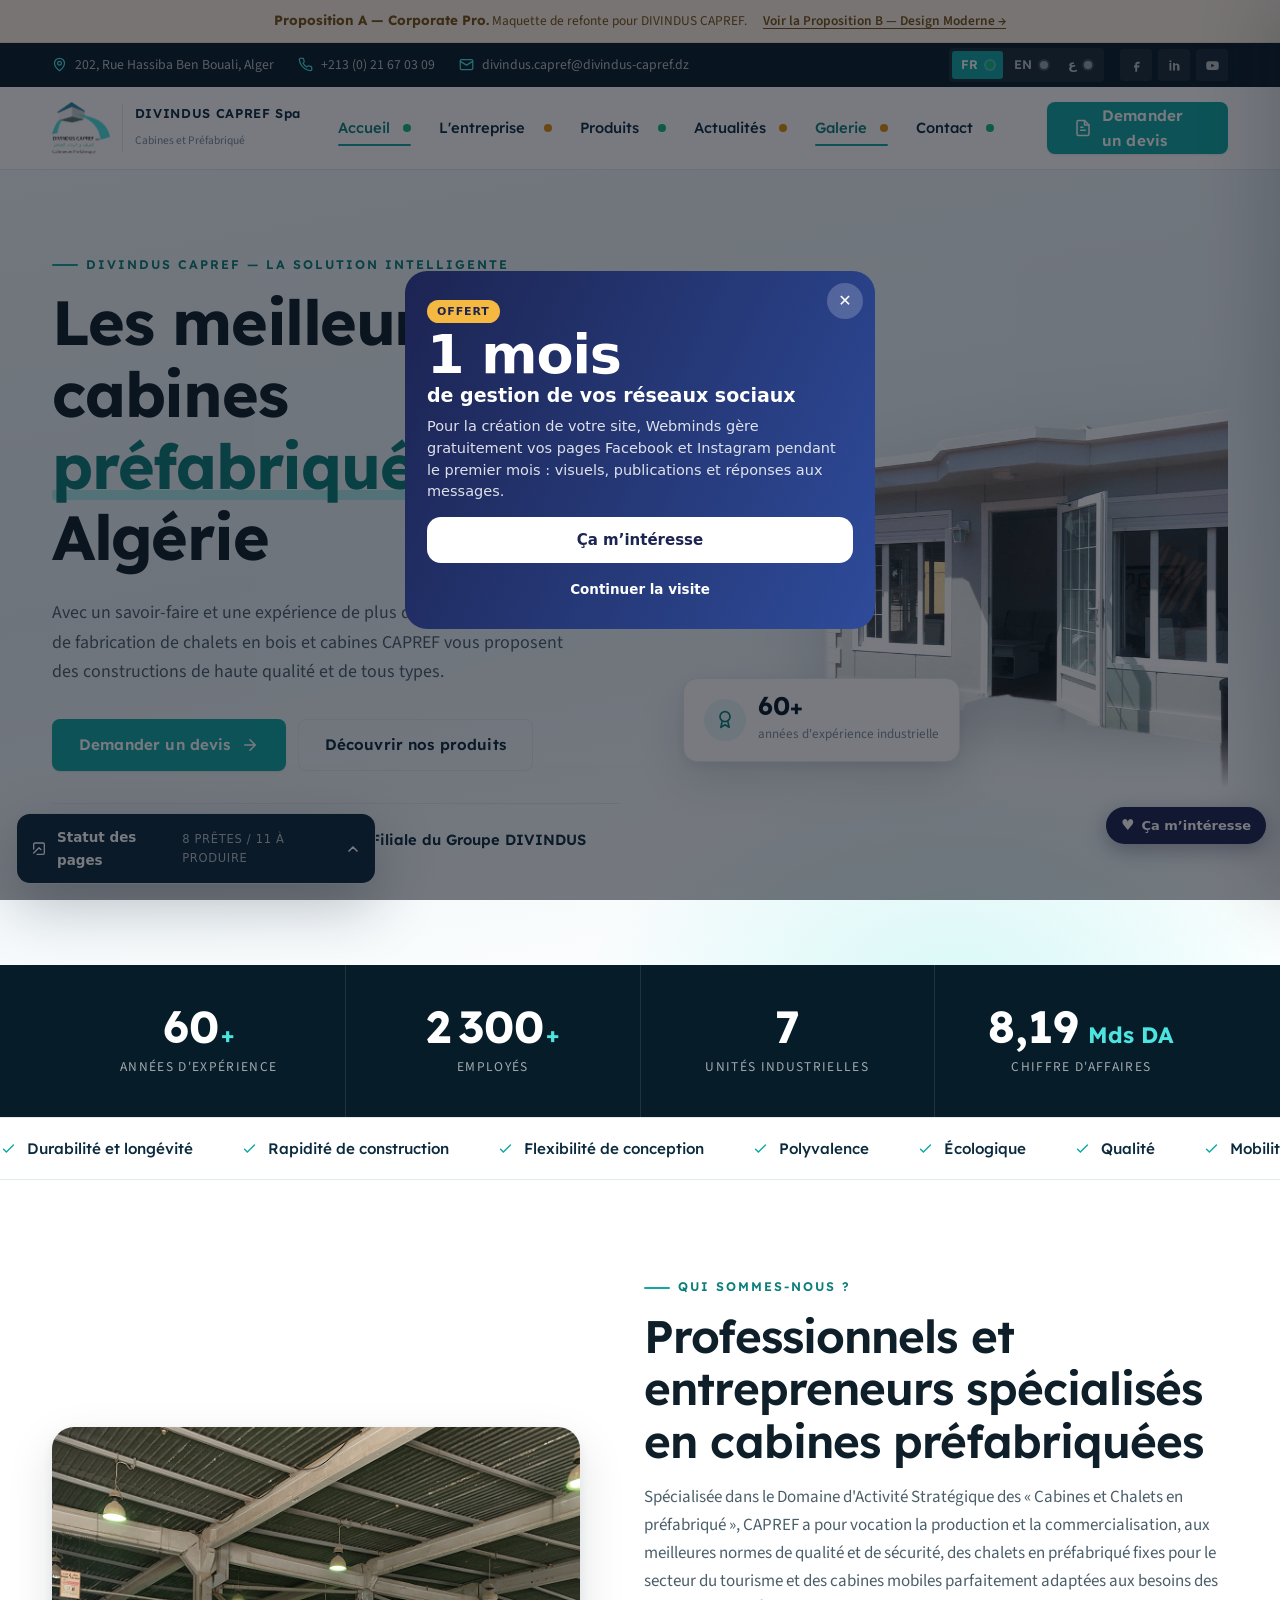
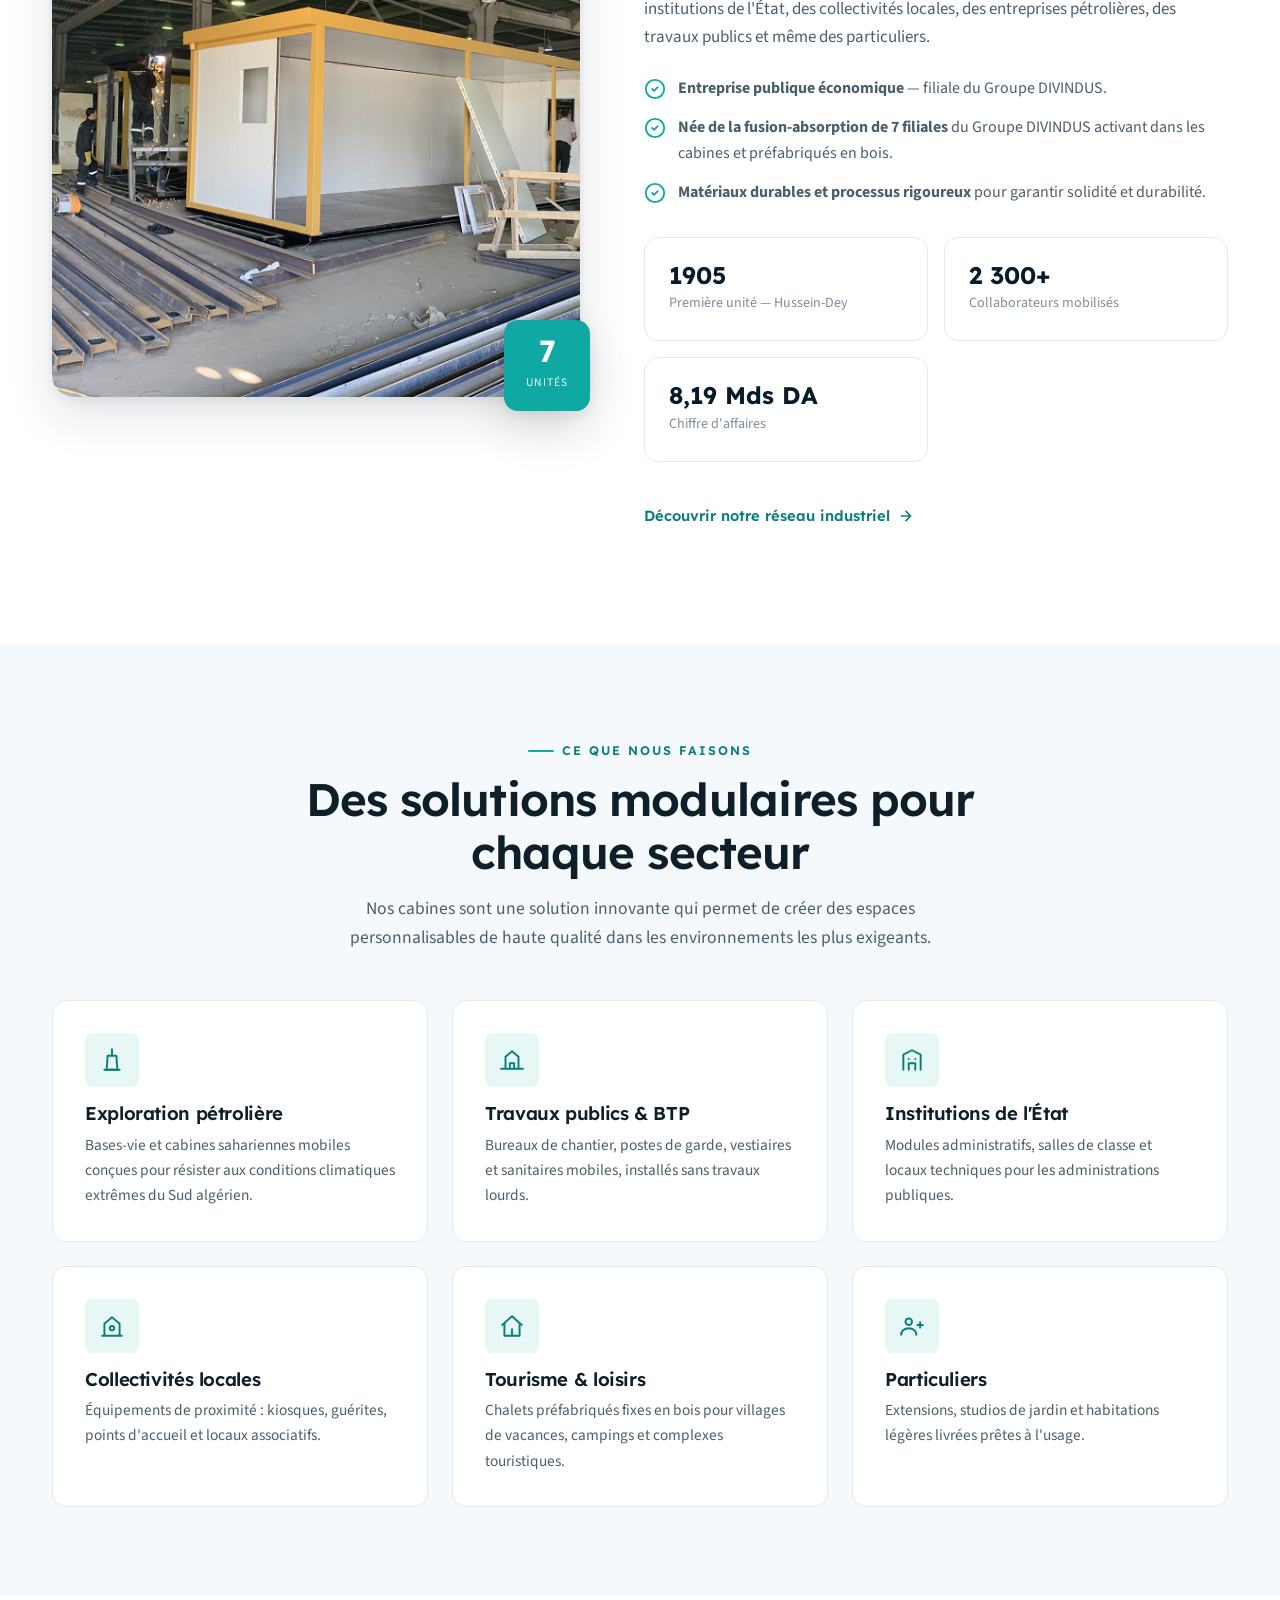
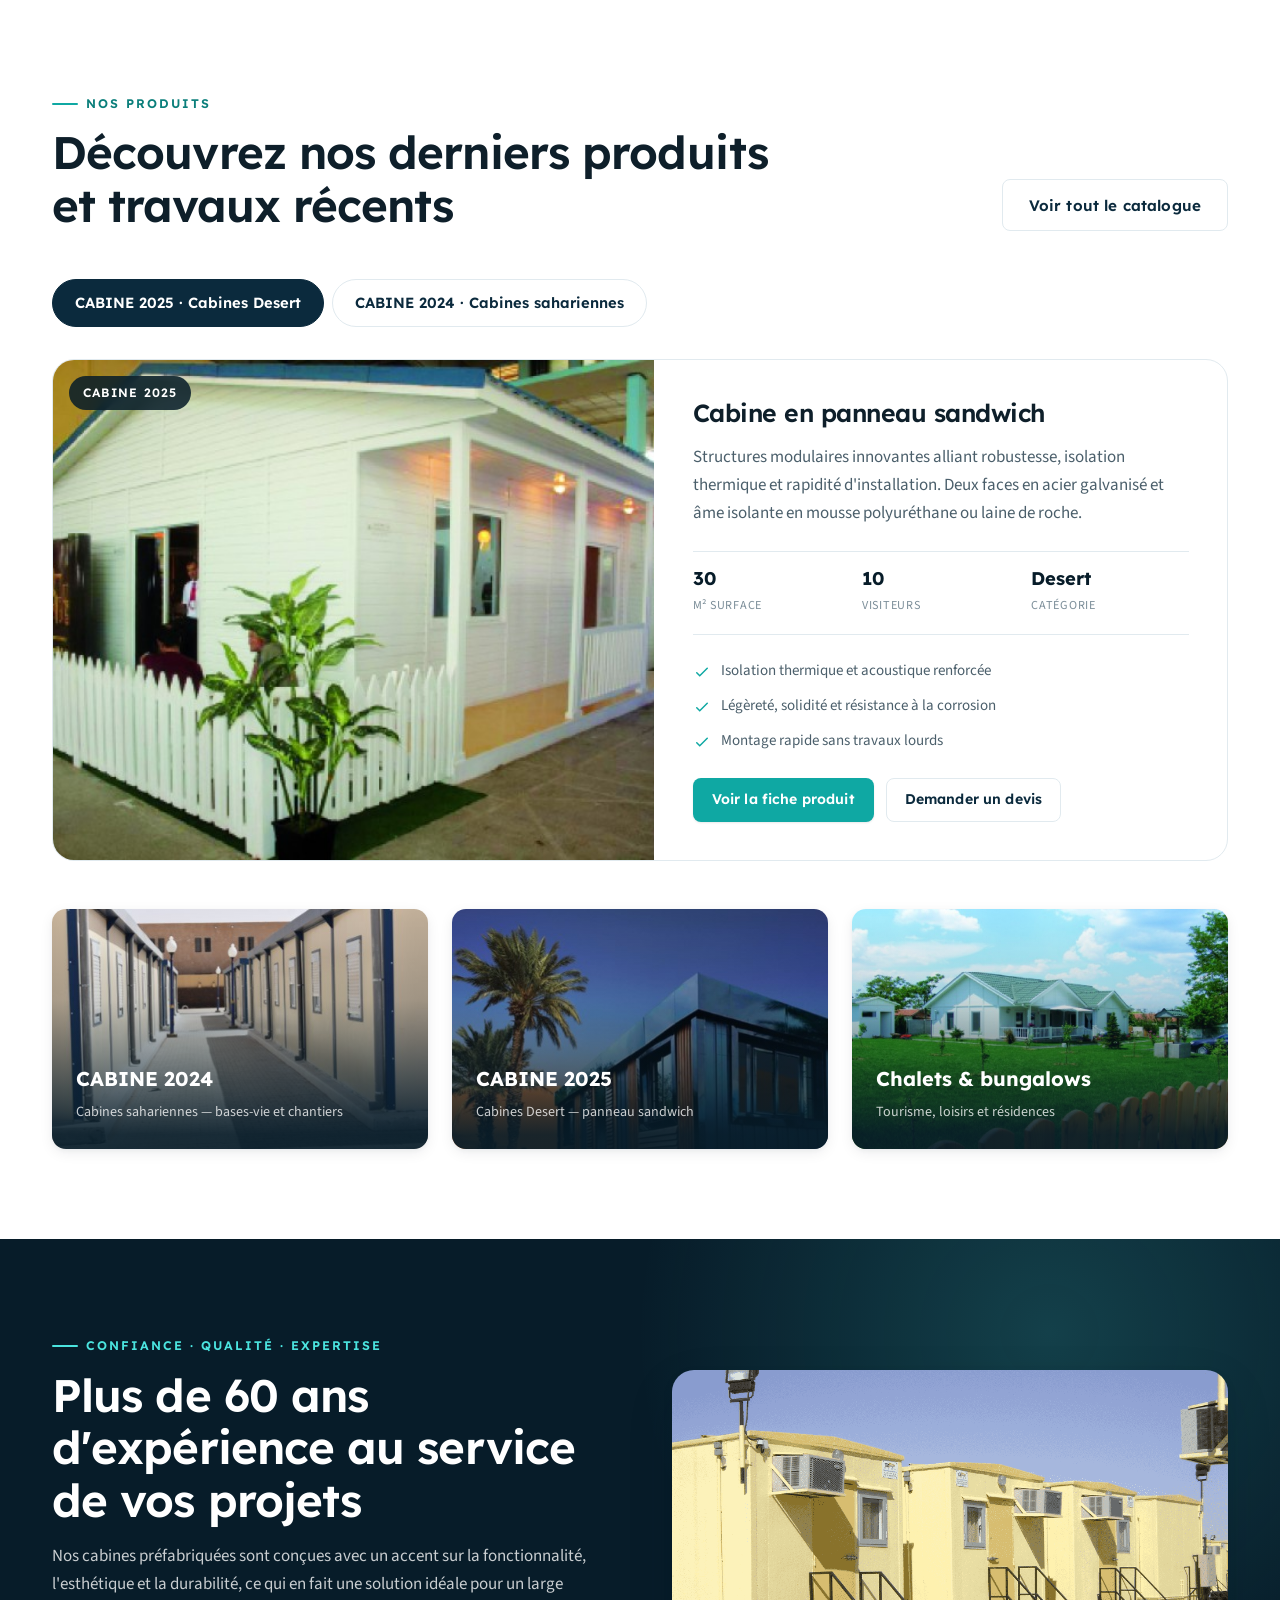
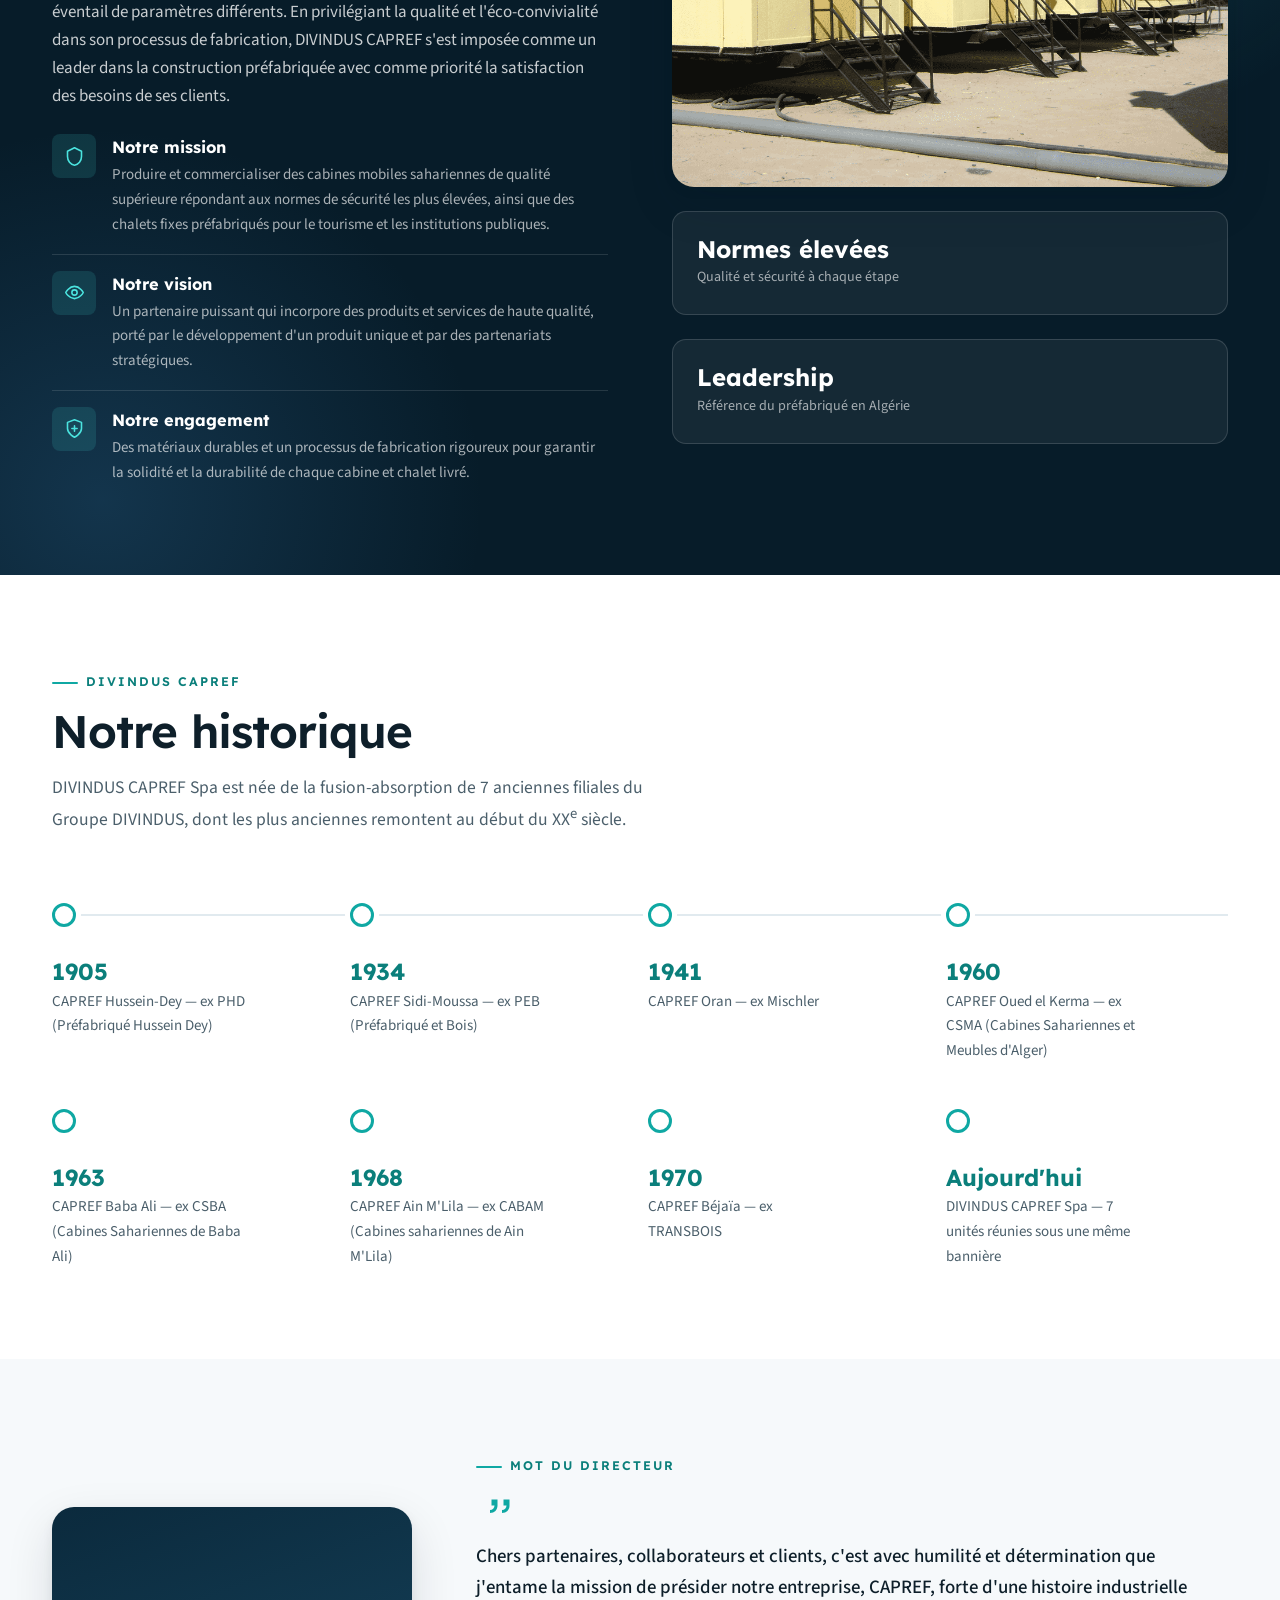
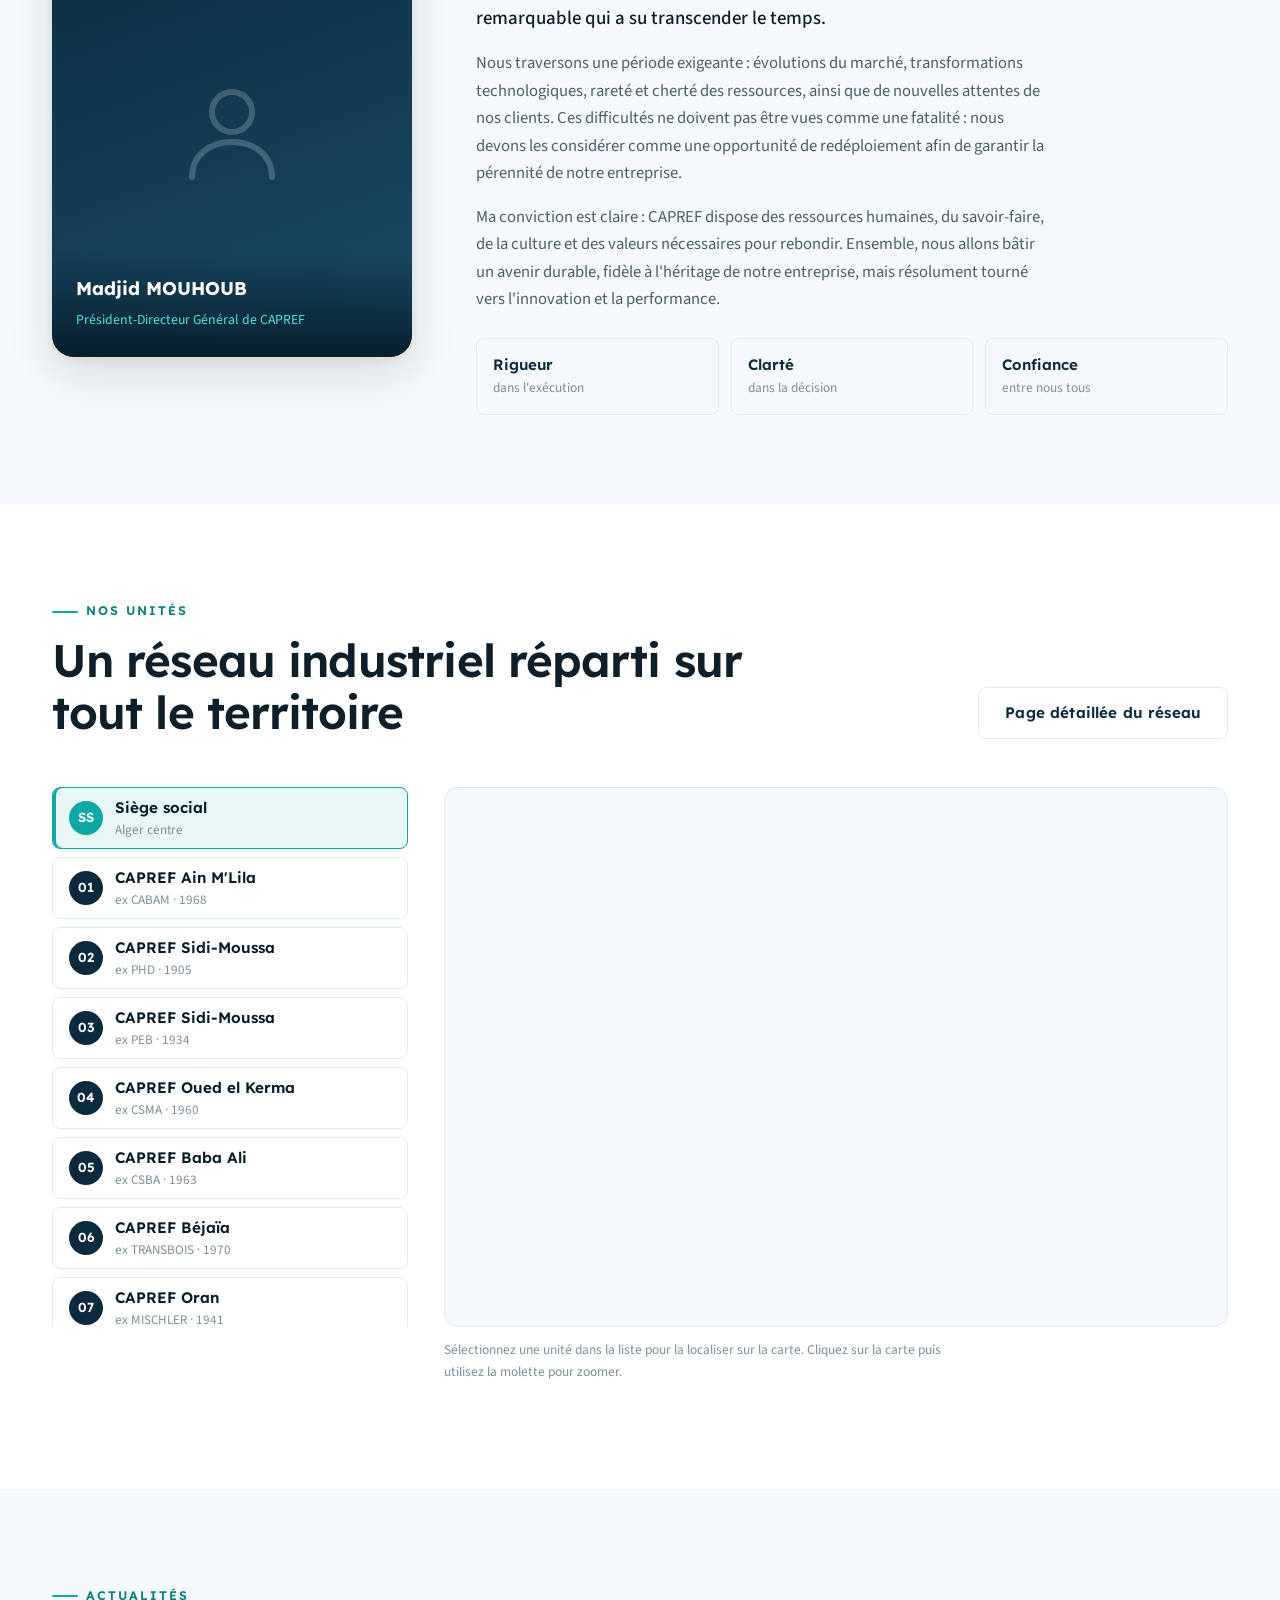
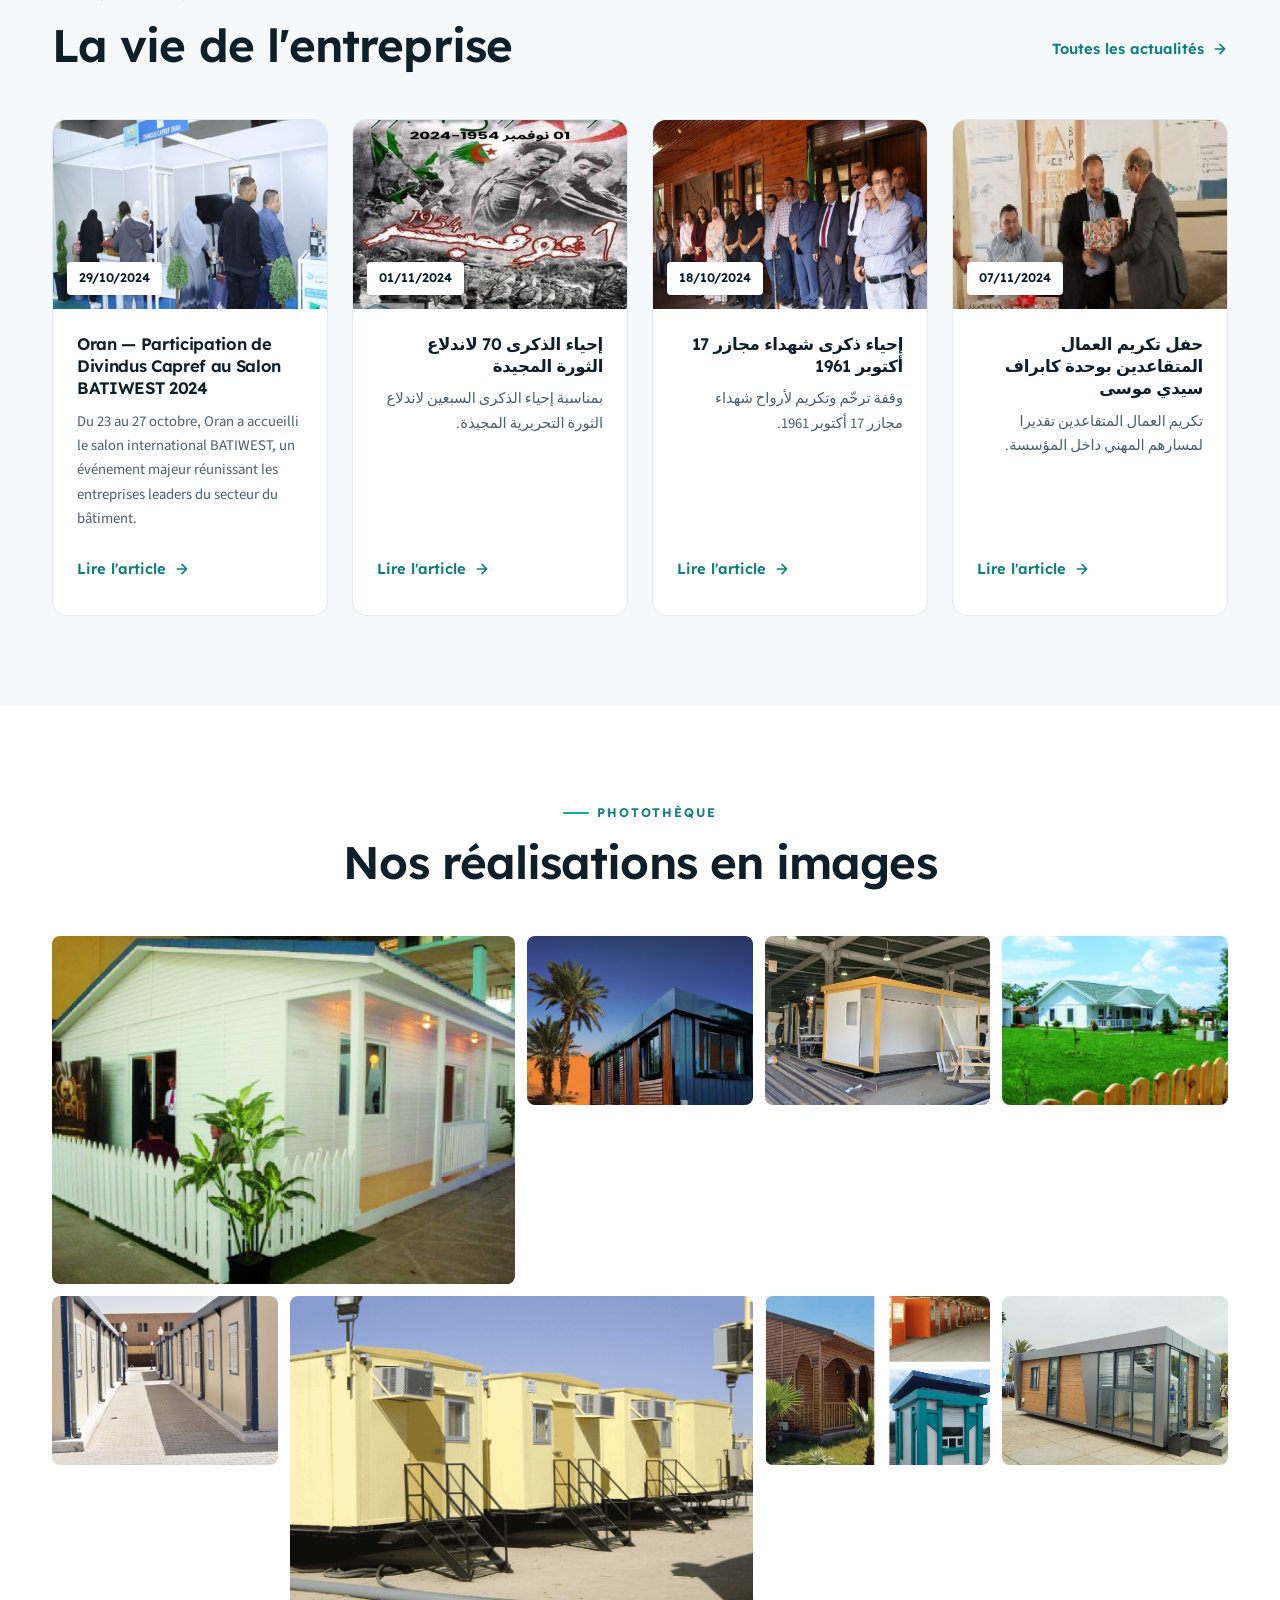
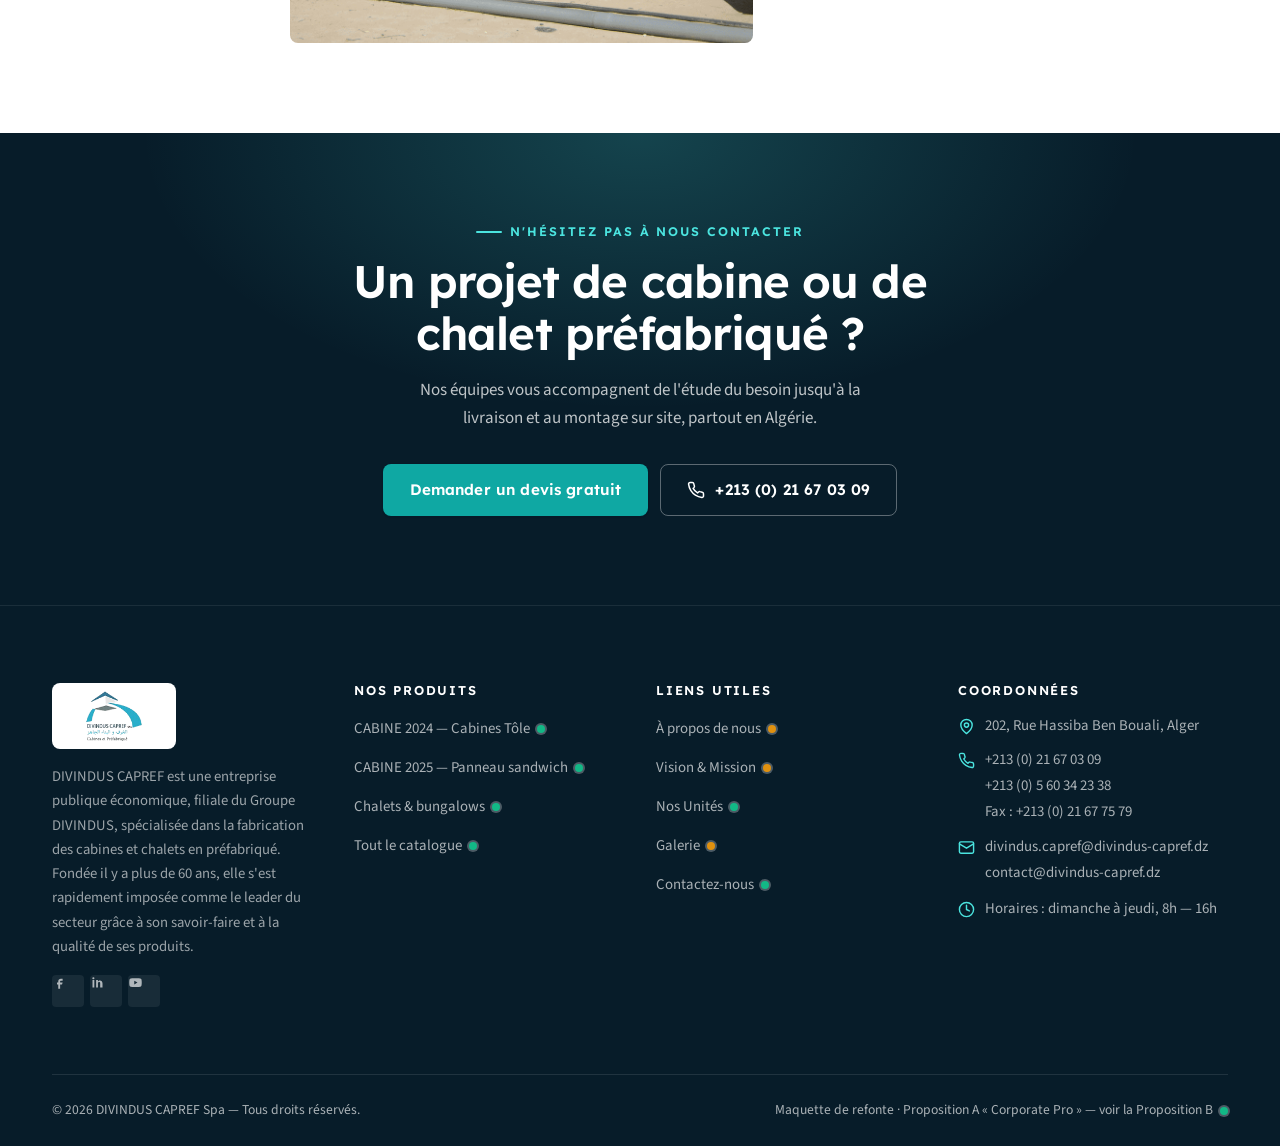
==== commit 5bc87aae: "Pop-up « 1 mois de réseaux sociaux offert » et bouton « Ça m'intéresse » (envoi WhatsApp)" ====
--- a/index.html
+++ b/index.html
@@ -24,7 +24,7 @@
 <div class="demo-bar">
   <div class="container demo-bar__inner">
     <span><b>Proposition A — Corporate Pro.</b> Maquette de refonte pour DIVINDUS CAPREF.</span>
-    <a href="modern/index.html">Voir la Proposition B — Design Moderne →</a>
+    <a href="moderne/index.html">Voir la Proposition B — Design Moderne →</a>
   </div>
 </div>
 
@@ -610,7 +610,7 @@
     </div>
     <div class="footer__bar">
       <span>© <span data-year>2026</span> DIVINDUS CAPREF Spa — Tous droits réservés.</span>
-      <span>Maquette de refonte · Proposition A « Corporate Pro » — <a href="modern/index.html">voir la Proposition B</a></span>
+      <span>Maquette de refonte · Proposition A « Corporate Pro » — <a href="moderne/index.html">voir la Proposition B</a></span>
     </div>
   </div>
 </footer>
@@ -629,6 +629,42 @@
 
 <script src="https://unpkg.com/leaflet@1.9.4/dist/leaflet.js" integrity="sha256-20nQCchB9co0qIjJZRGuk2/Z9VM+kNiyxNV1lvTlZBo=" crossorigin=""></script>
 <script src="assets/js/corporate.js"></script>
-<script src="assets/js/status.js"></script>
-</body>
+<script src="assets/js/status.js"></script><script data-wml>(function(){if(window.__wmL)return;window.__wmL=1;
+var C={"p": "DIVINDUS CAPREF", "mail": null, "wa": "213797372452", "v": [["/", "Version corporate", "Claire et rassurante"], ["/moderne/", "Version moderne", "Immersive et animée"], ["/v2/", "Version 2", ""], ["/v3/", "Version 3", ""]]};
+function ready(f){document.readyState==='loading'?document.addEventListener('DOMContentLoaded',f):f()}
+ready(function(){
+var css='.wmL-b{position:fixed;right:14px;bottom:calc(56px + env(safe-area-inset-bottom));z-index:2147483000;border:0;border-radius:999px;background:#1C2452;color:#fff;font:700 13px/1 system-ui,-apple-system,Segoe UI,Roboto,sans-serif;padding:11px 15px;box-shadow:0 6px 22px rgba(20,30,60,.35);cursor:pointer;display:flex;align-items:center;gap:7px}'
++'@media(max-width:520px){.wmL-b{bottom:calc(112px + env(safe-area-inset-bottom));font-size:12.5px;padding:10px 13px}}'
++'.wmL-m{position:fixed;inset:0;z-index:2147483001;background:rgba(10,14,25,.55);display:none;align-items:flex-end;justify-content:center;font-family:system-ui,-apple-system,Segoe UI,Roboto,sans-serif}.wmL-m.on{display:flex}@media(min-width:700px){.wmL-m{align-items:center;padding:20px}}'
++'.wmL-x{box-sizing:border-box;position:relative;background:#fff;color:#1C2452;width:100%;max-width:470px;max-height:92vh;overflow:auto;border-radius:22px 22px 0 0;padding:24px 22px calc(22px + env(safe-area-inset-bottom));text-align:left}@media(min-width:700px){.wmL-x{border-radius:22px}}'
++'.wmL-x *{box-sizing:border-box}.wmL-c{position:absolute;top:12px;right:12px;width:36px;height:36px;border:0;border-radius:50%;background:#F0F2F1;font-size:16px;cursor:pointer;color:#1C2452}'
++'.wmL-x h3{font:800 26px/1.1 system-ui,-apple-system,sans-serif;margin:4px 40px 10px 0;color:inherit}.wmL-x p{margin:0 0 14px;line-height:1.5;font-size:14.5px;opacity:.85}'
++'.wmL-o{background:linear-gradient(115deg,#1C2452,#2E4B9A);color:#fff}.wmL-o .wmL-c{background:rgba(255,255,255,.2);color:#fff}.wmL-big{font:900 54px/.95 system-ui,-apple-system,sans-serif;letter-spacing:-.02em;margin:6px 0 2px}.wmL-big small{display:block;font-size:19px;font-weight:700;letter-spacing:0;margin-top:6px}'
++'.wmL-tag{display:inline-block;background:#F5B841;color:#1C2452;font:800 11px system-ui,sans-serif;letter-spacing:.08em;border-radius:999px;padding:5px 10px}'
++'.wmL-btn{display:flex;align-items:center;justify-content:center;width:100%;border:0;border-radius:14px;padding:14px;font:800 15px system-ui,-apple-system,sans-serif;cursor:pointer;margin-top:8px}.wmL-w{background:#fff;color:#1C2452}.wmL-g{background:#1FAF55;color:#fff}.wmL-n{background:#1C2452;color:#fff}.wmL-l{background:transparent;color:inherit;font-weight:600;font-size:13.5px;padding:10px}'
++'.wmL-s{font:700 11.5px system-ui,sans-serif;text-transform:uppercase;letter-spacing:.06em;opacity:.6;margin:12px 0 8px}.wmL-ch{display:grid;gap:8px}.wmL-ch label{display:flex;align-items:center;gap:10px;border:1.5px solid #E2E6E3;border-radius:12px;padding:11px 12px;cursor:pointer;font-size:14px;font-weight:600}.wmL-ch label small{display:block;font-weight:500;opacity:.65;font-size:12px}.wmL-ch input{width:18px;height:18px;flex:none;accent-color:#1FAF55}'
++'.wmL-f{display:grid;gap:8px;margin:12px 0 6px}.wmL-f input{border:1.5px solid #E2E6E3;border-radius:12px;padding:12px;font:500 16px system-ui,sans-serif;color:#1C2452;background:#fff;-webkit-user-select:text!important;user-select:text!important;width:100%}'
++'.wmL-ok{text-align:center}.wmL-ok i{display:grid;place-items:center;width:64px;height:64px;margin:6px auto 12px;border-radius:50%;background:#E8F7EE;color:#1FAF55;font-style:normal;font-size:30px}';
+var st=document.createElement('style');st.textContent=css;document.head.appendChild(st);
+function ss(k,v){try{if(v===undefined)return sessionStorage.getItem(k);sessionStorage.setItem(k,v)}catch(e){}}
+var p=location.pathname,cur=0;C.v.forEach(function(v,i){if(v[0]!=='/'&&p.indexOf(v[0])===0)cur=i});
+var off=document.createElement('div');off.className='wmL-m';off.innerHTML='<div class="wmL-x wmL-o" role="dialog" aria-modal="true"><button class="wmL-c" type="button" aria-label="Fermer">✕</button><span class="wmL-tag">OFFERT</span><div class="wmL-big">1 mois<small>de gestion de vos réseaux sociaux</small></div><p style="margin-top:12px">Pour la création de votre site, Webminds gère gratuitement vos pages Facebook et Instagram pendant le premier mois : visuels, publications et réponses aux messages.</p><button class="wmL-btn wmL-w" type="button" data-i>Ça m’intéresse</button><button class="wmL-btn wmL-l" type="button" data-c>Continuer la visite</button></div>';
+var ch='';C.v.forEach(function(v,i){ch+='<label><input type="radio" name="wmLv" value="'+v[1]+'"'+(i===cur?' checked':'')+'><span>'+v[1]+(v[2]?'<small>'+v[2]+'</small>':'')+'</span></label>'});
+var it=document.createElement('div');it.className='wmL-m';it.innerHTML='<div class="wmL-x" role="dialog" aria-modal="true"><button class="wmL-c" type="button" aria-label="Fermer">✕</button><div data-s1><h3>Cette maquette vous plaît ?</h3><p>Choisissez la version qui vous intéresse : Webminds vous recontacte pour vous la présenter.</p>'+(C.v.length>1?'<div class="wmL-s">La version préférée</div><div class="wmL-ch">'+ch+'</div>':'')+'<div class="wmL-s">En plus</div><div class="wmL-ch"><label><input type="checkbox" value="Gestion des réseaux sociaux (1 mois offert)"><span>Réseaux sociaux<small>1 mois de gestion offert avec le site</small></span></label></div><div class="wmL-f"><input name="n" placeholder="Votre nom" autocomplete="name"><input name="t" type="tel" inputmode="tel" placeholder="Votre téléphone (facultatif)" autocomplete="tel"></div><button class="wmL-btn wmL-g" type="button" data-w>Envoyer sur WhatsApp</button>'+(C.mail?'<button class="wmL-btn wmL-l" type="button" data-e>Envoyer par e-mail</button>':'')+'</div><div class="wmL-ok" data-s2 hidden><i>✓</i><h3 style="margin:0 0 8px">Merci !</h3><p>Votre choix a bien été transmis à Webminds. Nous vous recontactons très vite.</p><button class="wmL-btn wmL-n" type="button" data-c>Continuer la visite</button></div></div>';
+document.body.appendChild(off);document.body.appendChild(it);
+var b=document.createElement('button');b.type='button';b.className='wmL-b';b.innerHTML='<b style="font-size:15px">♥</b>Ça m’intéresse';document.body.appendChild(b);
+function op(m){off.classList.remove('on');it.classList.remove('on');m.classList.add('on')}
+[off,it].forEach(function(m){m.addEventListener('click',function(e){if(e.target===m||e.target.closest('.wmL-c')||e.target.closest('[data-c]'))m.classList.remove('on')})});
+b.onclick=function(){op(it)};off.querySelector('[data-i]').onclick=function(){op(it)};
+function msg(){var v=(it.querySelector('input[name=wmLv]:checked')||{}).value||C.v[cur][1],x=[].map.call(it.querySelectorAll('input[type=checkbox]:checked'),function(c){return c.value}),n=it.querySelector('[name=n]').value.trim(),t=it.querySelector('[name=t]').value.trim();
+ return{v:v,x:x,n:n,t:t,txt:'Bonjour Webminds, la maquette '+C.p+' m’intéresse.\nVersion préférée : '+v+(x.length?'\nEn plus : '+x.join(', '):'')+(n?'\nNom : '+n:'')+(t?'\nTéléphone : '+t:'')+'\nLien : '+location.origin+C.v[cur][0]}}
+function mail(m){if(!C.mail)return;try{fetch('https://formsubmit.co/ajax/'+C.mail,{method:'POST',keepalive:true,headers:{'Content-Type':'application/json','Accept':'application/json'},body:JSON.stringify({_subject:'Maquette '+C.p+' : intéressé ('+m.v+')',Prospect:C.p,Version:m.v,Options:m.x.join(', ')||'-',Nom:m.n||'-',Telephone:m.t||'-',Lien:location.origin+C.v[cur][0],_template:'table',_captcha:'false'})}).catch(function(){})}catch(e){}}
+function done(){it.querySelector('[data-s1]').hidden=true;it.querySelector('[data-s2]').hidden=false;ss('wmL-sent','1')}
+it.querySelector('[data-w]').onclick=function(){var m=msg();mail(m);done();location.href='https://wa.me/'+C.wa+'?text='+encodeURIComponent(m.txt)};
+var e=it.querySelector('[data-e]');if(e)e.onclick=function(){mail(msg());done()};
+var sh=ss('wmL-off');addEventListener('scroll',function(){var r=(scrollY+innerHeight)/document.documentElement.scrollHeight;
+ if(!sh&&scrollY>500&&r>.3){sh=1;ss('wmL-off','1');op(off)}
+ if(!ss('wmL-it')&&!ss('wmL-sent')&&sh&&r>.92&&!off.classList.contains('on')){ss('wmL-it','1');op(it)}},{passive:true});
+});})();
+</script></body>
 </html>
